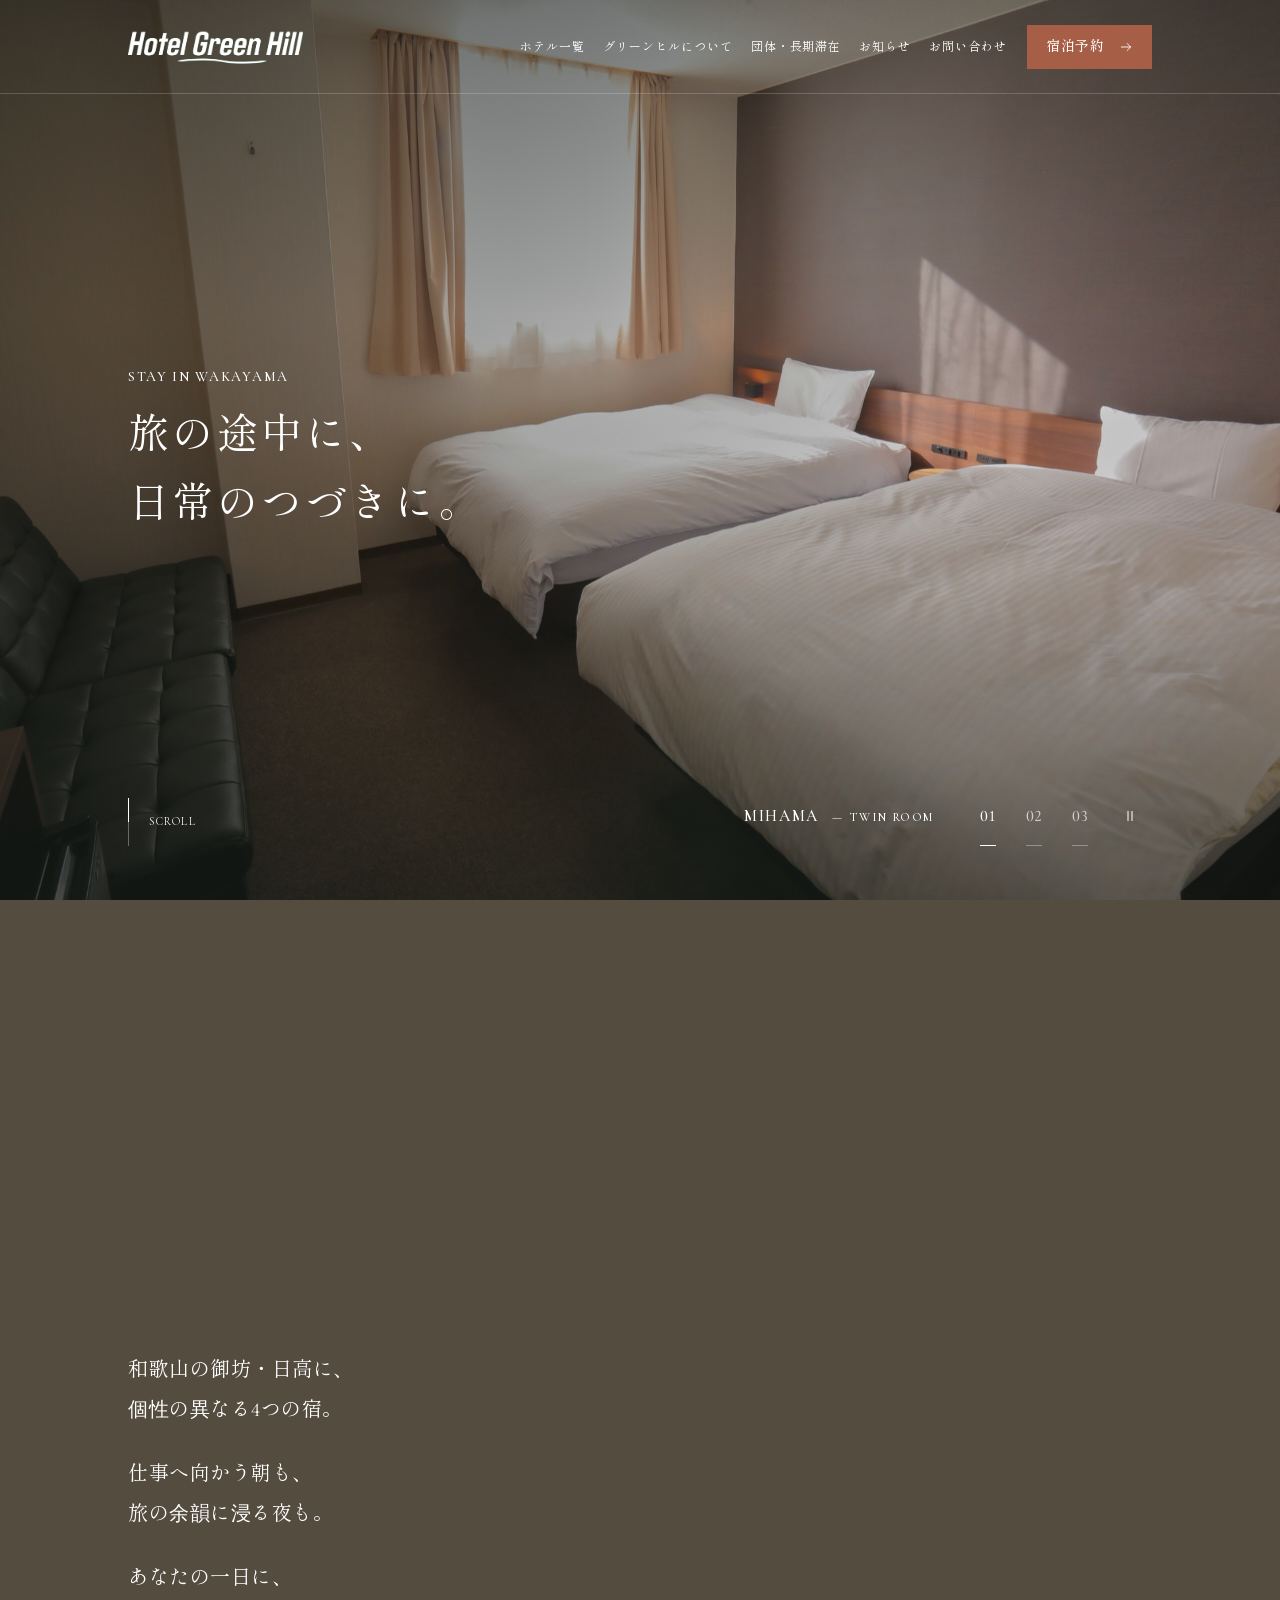
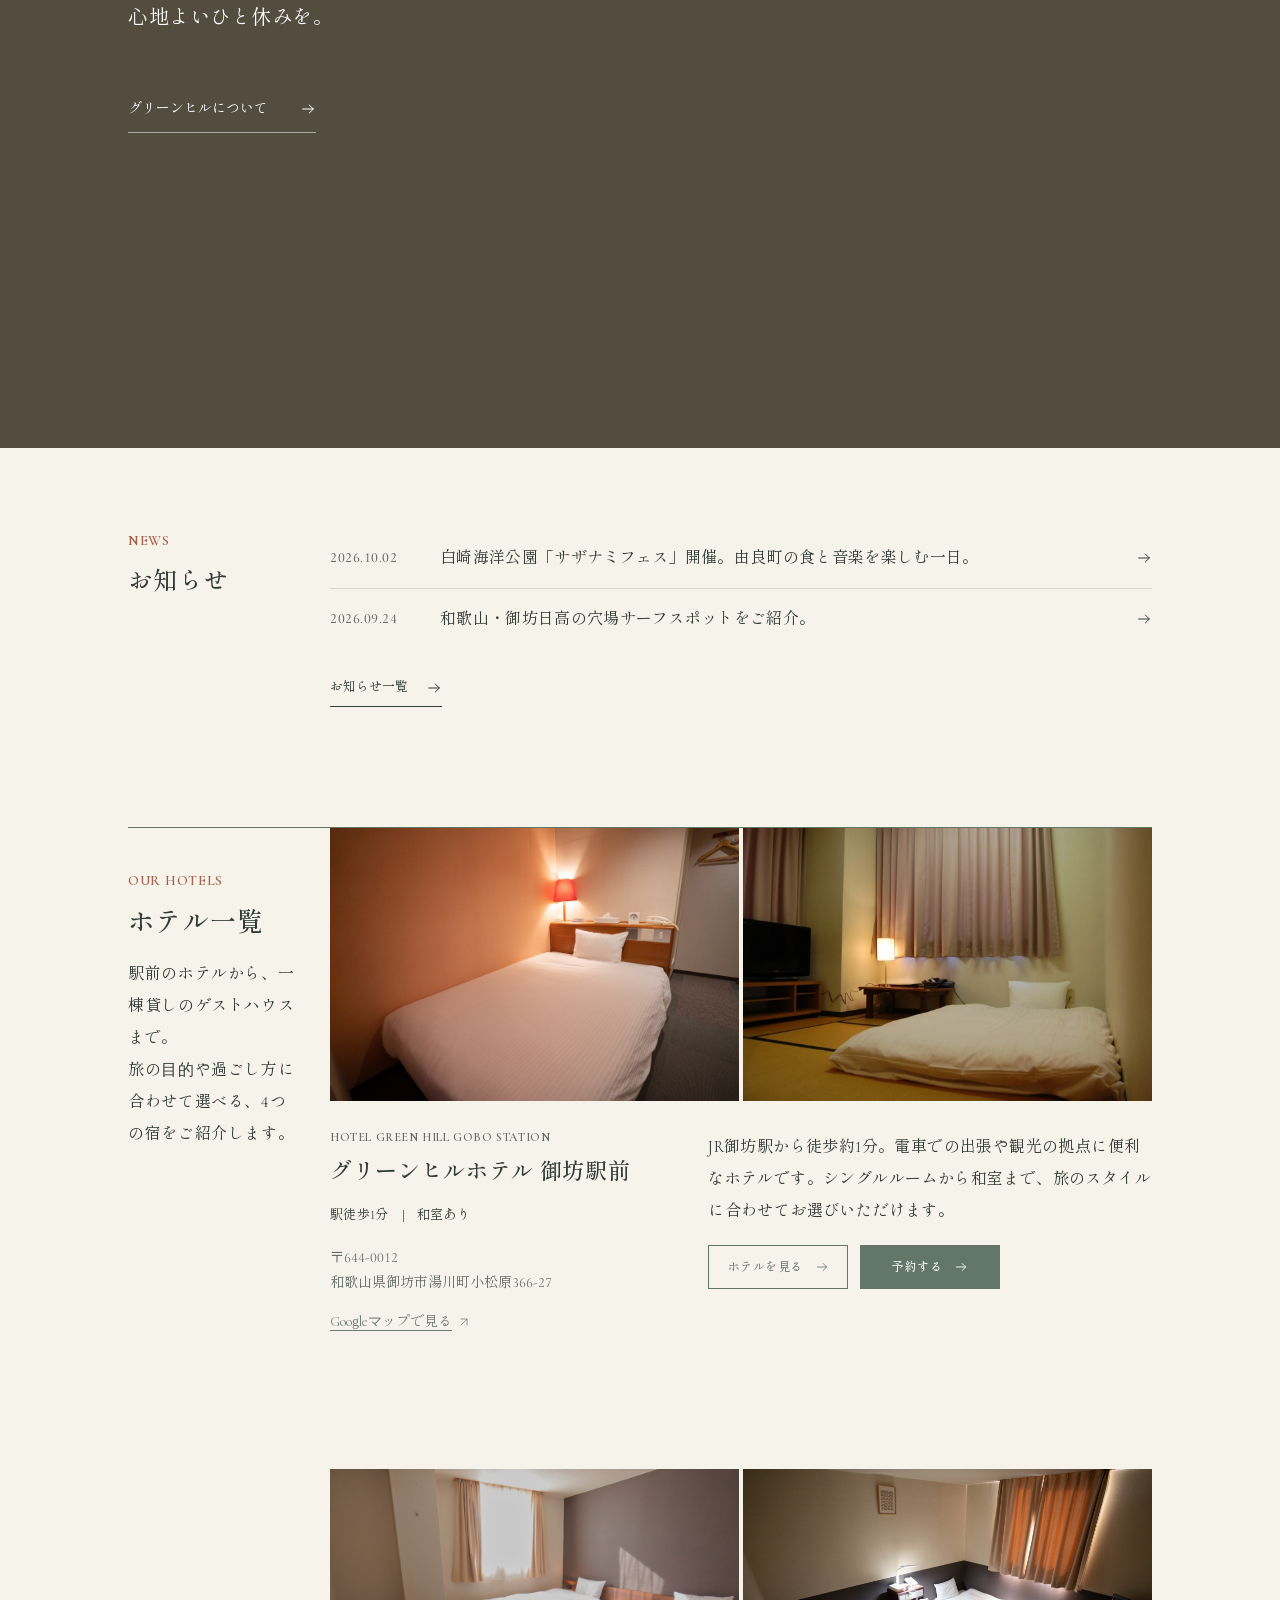
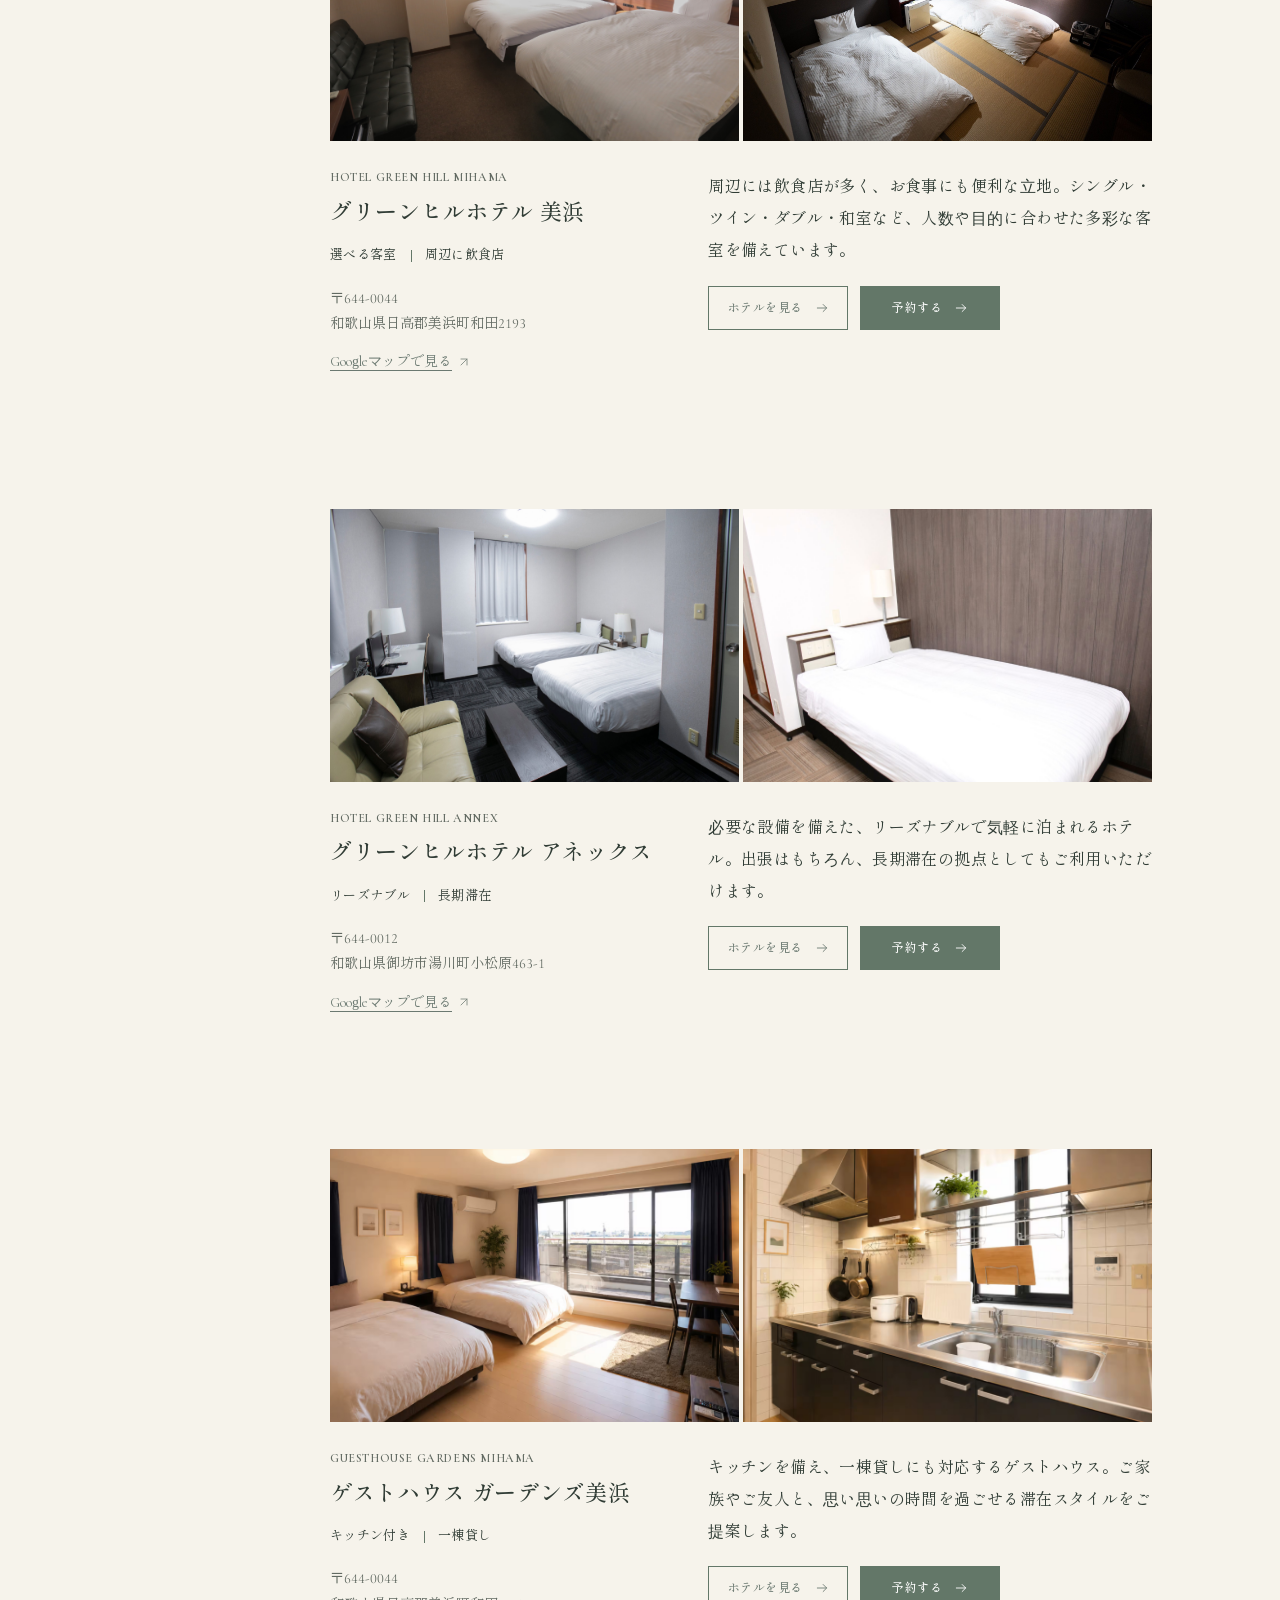
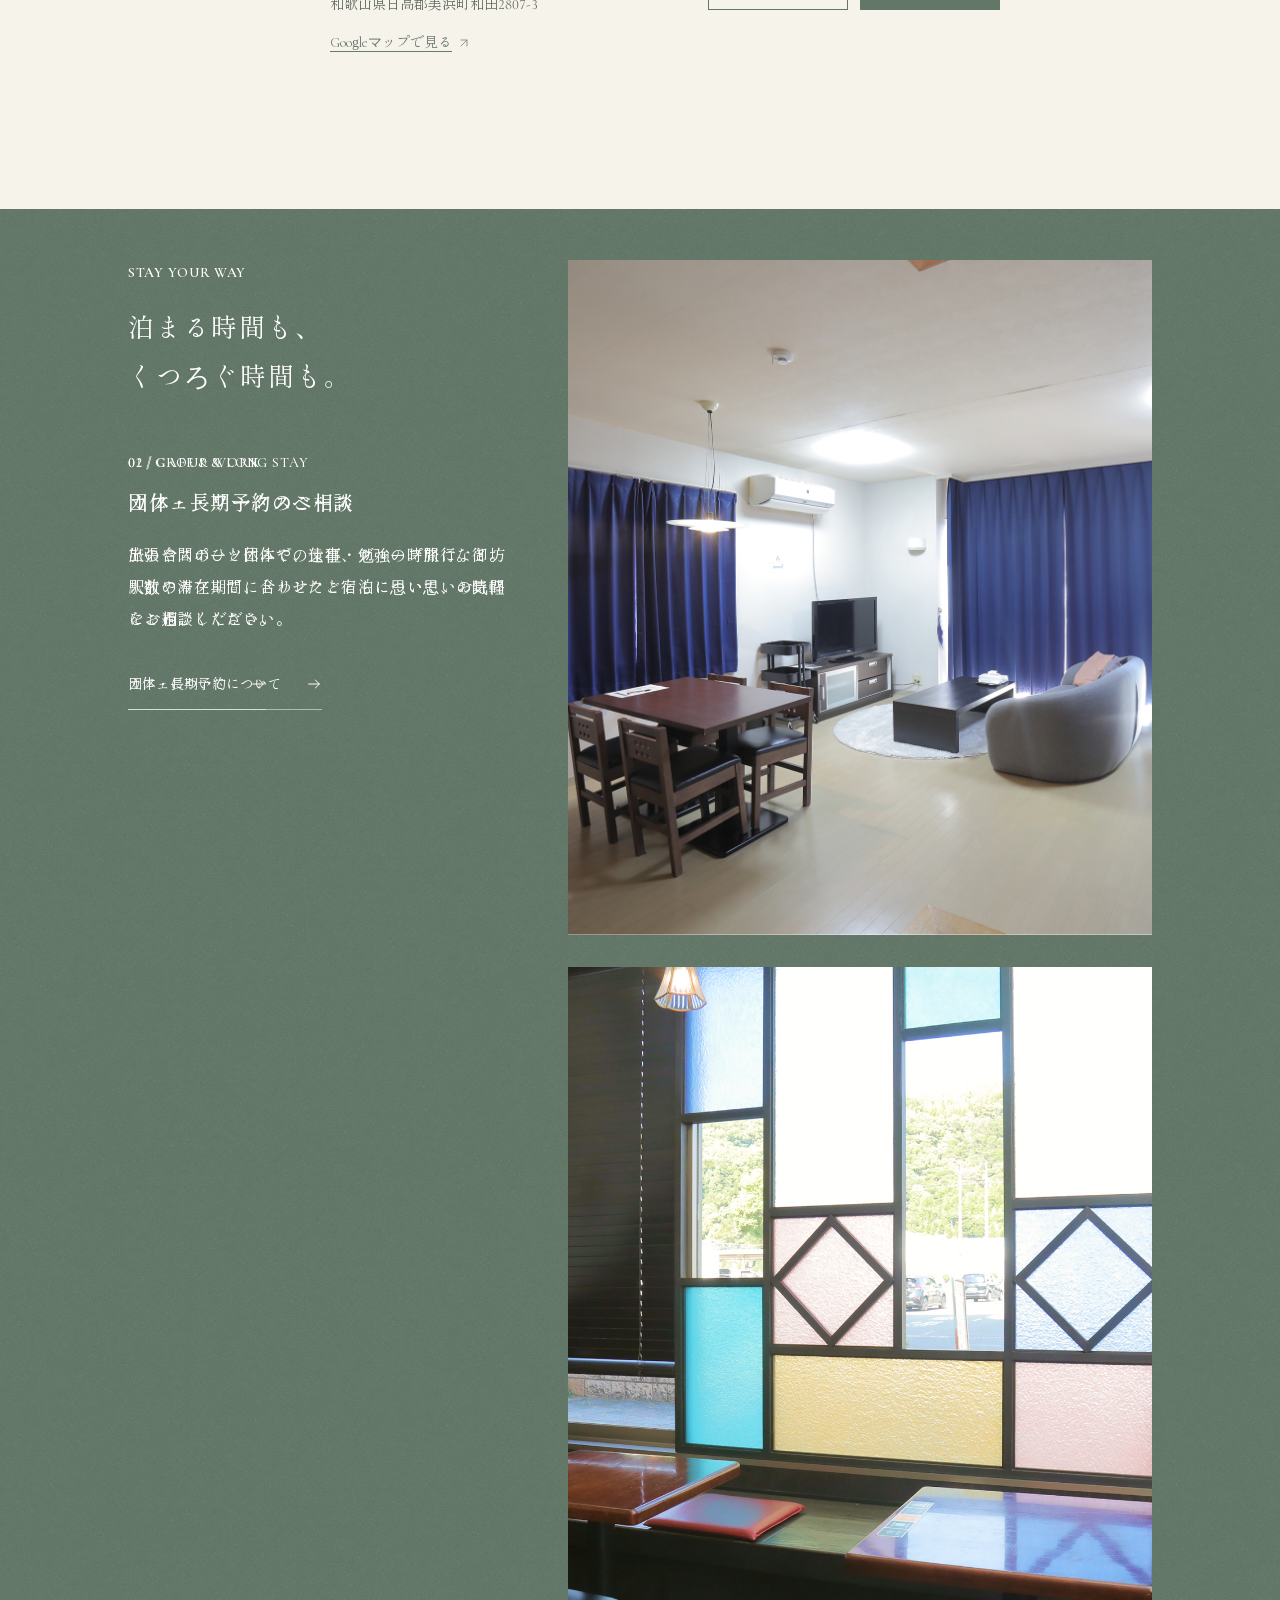
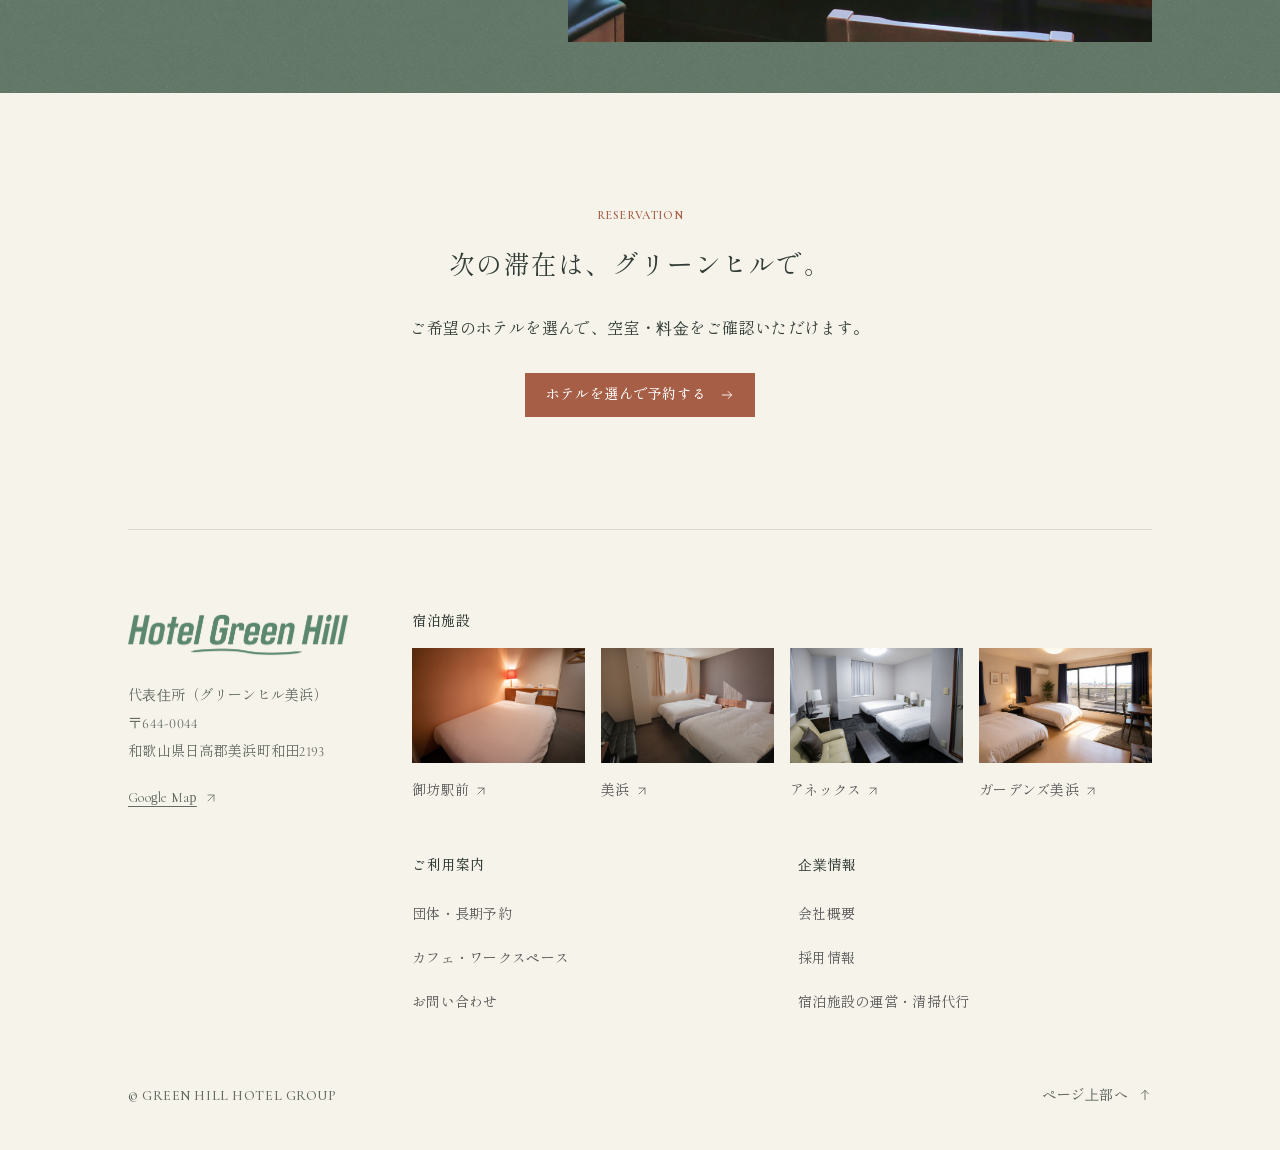
==== index.html @ 95a0f1d7 "Publish Green Hill redesign" ====
<!doctype html>
<html lang="ja">
<head>
  <meta charset="utf-8">
  <meta name="viewport" content="width=device-width, initial-scale=1">
  <meta name="robots" content="noindex, nofollow">
  <meta name="description" content="和歌山・御坊と日高で、あなたらしい滞在を。グリーンヒルホテルグループのトップページ・リデザイン案。">
  <meta name="theme-color" content="#f6f3eb">
  <title>GREEN HILL HOTEL GROUP | トップページ デザイン案</title>
  <link rel="icon" href="assets/favicon.png">
  <link rel="stylesheet" href="assets/fonts/fonts.css">
  <link rel="stylesheet" href="style.css">
  <script src="script.js" defer></script>
</head>
<body>
  <svg class="icon-definitions" xmlns="http://www.w3.org/2000/svg" aria-hidden="true" focusable="false"><defs>
    <symbol id="icon-arrow-right" viewBox="0 0 24 24"><path d="M4 12h16m-6-6 6 6-6 6"/></symbol>
    <symbol id="icon-arrow-up-right" viewBox="0 0 24 24"><path d="M6 18 18 6M6 6h12v12"/></symbol>
    <symbol id="icon-arrow-up" viewBox="0 0 24 24"><path d="M12 20V4m-6 6 6-6 6 6"/></symbol>
    <symbol id="icon-close" viewBox="0 0 24 24"><path d="m6 6 12 12M6 18 18 6"/></symbol>
  </defs></svg>

  <a class="skip-link" href="#main">本文へ移動</a>
  <header class="header" id="header">
    <a class="brand" href="#top" aria-label="グリーンヒルホテルグループ トップ">
      <img class="brand-dark" src="assets/logo.png" width="1756" height="394" alt="Hotel Green Hill">
      <img class="brand-light" src="assets/logo-white.png" alt="" aria-hidden="true">
    </a>
    <nav class="desktop-nav" aria-label="メインナビゲーション">
      <a href="#hotels">ホテル一覧</a>
      <a href="#about">グリーンヒルについて</a>
      <a href="group/">団体・長期滞在</a>
      <a href="#news">お知らせ</a>
      <a href="https://hotel-greenhill.jp/mihama/contact/">お問い合わせ</a>
    </nav>
    <div class="header-actions">
      <button class="reserve-button" type="button" data-reserve><span>宿泊予約</span><svg class="icon" viewBox="0 0 24 24" aria-hidden="true" focusable="false"><use href="#icon-arrow-right"></use></svg></button>
      <button class="menu-button" type="button" aria-label="メニューを開く" aria-haspopup="dialog" aria-controls="menu-dialog"><span></span><span></span></button>
    </div>
  </header>

  <main id="main">
    <section class="hero" id="top" aria-labelledby="hero-title">
      <div class="hero-stage">
        <div class="hero-images" aria-hidden="true">
          <img class="hero-image is-active" src="assets/mihama-room.jpg" alt="" width="2000" height="1333" fetchpriority="high" data-slide="0" data-caption="MIHAMA" data-detail="— TWIN ROOM" data-label="美浜の客室を表示">
          <img class="hero-image hero-image-japanese" src="assets/selected/gardens-japanese.jpg" alt="" width="2048" height="1366" data-slide="1" data-caption="GARDENS MIHAMA" data-detail="— JAPANESE ROOM" data-label="ガーデンズ美浜の日差しの入る和室を表示">
          <img class="hero-image hero-image-station" src="assets/station-room.jpg" alt="" width="2000" height="1333" data-slide="2" data-caption="GOBO STATION" data-detail="— SINGLE ROOM" data-label="御坊駅前のシングルルームを表示">
          <img class="hero-image" src="assets/annex-room.jpg" alt="" width="2000" height="1333" data-slide="3" data-caption="ANNEX" data-detail="— TWIN ROOM" data-label="アネックスのツインルームを表示">
        </div>
        <div class="hero-shade"></div>
      </div>
      <div class="hero-controls-layer">
        <div class="hero-controls">
          <div class="hero-pagination" aria-label="メイン写真の切り替え">
            <p id="slide-caption" aria-live="off">MIHAMA <span>— TWIN ROOM</span></p>
            <div class="slide-buttons">
              <button type="button" class="is-active" data-go-slide="0" aria-label="美浜の客室を表示" aria-pressed="true">01</button>
              <button type="button" data-go-slide="1" aria-label="ガーデンズ美浜の日差しの入る和室を表示" aria-pressed="false">02</button>
              <button type="button" data-go-slide="2" aria-label="御坊駅前のシングルルームを表示" aria-pressed="false">03</button>
              <button type="button" class="hero-playback" aria-label="写真の自動切り替えを一時停止" title="写真の自動切り替えを一時停止" hidden><svg class="icon" viewBox="0 0 24 24" aria-hidden="true" focusable="false"><path d="M9 5v14M15 5v14"></path></svg></button>
            </div>
          </div>
        </div>
      </div>
      <div class="hero-opening">
        <div class="hero-heading">
          <p class="hero-eyebrow">STAY IN WAKAYAMA</p>
          <h1 id="hero-title">旅の途中に、<br>日常のつづきに。</h1>
        </div>
        <div class="hero-bottom">
          <a class="scroll-link" href="#about"><span class="scroll-line" aria-hidden="true"></span><span>SCROLL</span></a>
        </div>
      </div>
      <div class="hero-introduction section-container">
        <div class="hero-introduction-copy" id="about" tabindex="-1">
          <p class="hero-subtitle">和歌山の御坊・日高に、<br>個性の異なる4つの宿。</p>
          <p class="hero-subtitle">仕事へ向かう朝も、<br>旅の余韻に浸る夜も。</p>
          <p class="hero-subtitle">あなたの一日に、<br>心地よいひと休みを。</p>
          <a class="text-link" href="https://hotel-greenhill.jp/company/">グリーンヒルについて <svg class="icon" viewBox="0 0 24 24" aria-hidden="true" focusable="false"><use href="#icon-arrow-right"></use></svg></a>
        </div>
      </div>
    </section>

    <section class="news section-container" id="news" aria-labelledby="news-title">
      <div class="news-heading">
        <p class="eyebrow">NEWS</p>
        <h2 id="news-title">お知らせ</h2>
      </div>
      <div class="news-list">
        <a class="news-item" href="https://hotel-greenhill.jp/articles/"><time datetime="2026-10-02">2026.10.02</time><h3>白崎海洋公園「サザナミフェス」開催。由良町の食と音楽を楽しむ一日。</h3><svg class="icon" viewBox="0 0 24 24" aria-hidden="true" focusable="false"><use href="#icon-arrow-right"></use></svg></a>
        <a class="news-item" href="https://hotel-greenhill.jp/articles/"><time datetime="2026-09-24">2026.09.24</time><h3>和歌山・御坊日高の穴場サーフスポットをご紹介。</h3><svg class="icon" viewBox="0 0 24 24" aria-hidden="true" focusable="false"><use href="#icon-arrow-right"></use></svg></a>
        <a class="text-link news-more" href="https://hotel-greenhill.jp/news/">お知らせ一覧 <svg class="icon" viewBox="0 0 24 24" aria-hidden="true" focusable="false"><use href="#icon-arrow-right"></use></svg></a>
      </div>
    </section>

    <section class="hotels" id="hotels" aria-labelledby="hotels-title">
      <div class="hotels-layout section-container">
        <div class="hotels-heading">
          <p class="eyebrow">OUR HOTELS</p>
          <h2 id="hotels-title">ホテル一覧</h2>
          <p class="hotels-lead">
            <span>駅前のホテルから、一棟貸しのゲストハウスまで。</span>
            <span>旅の目的や過ごし方に合わせて選べる、4つの宿をご紹介します。</span>
          </p>
        </div>

        <div class="hotels-list">
          <article class="hotel" id="station" aria-labelledby="station-title">
            <div class="hotel-gallery" role="region" aria-label="グリーンヒルホテル 御坊駅前の室内写真" tabindex="0">
              <figure class="hotel-main-photo"><a href="https://hotel-greenhill.jp/gobo-station/"><img src="assets/station-room.jpg" width="2000" height="1333" loading="lazy" alt="御坊駅前の暖かな照明と白いベッドのシングルルーム"></a></figure>
              <figure class="hotel-detail-photo"><a href="https://hotel-greenhill.jp/gobo-station/"><img src="assets/selected/station-japanese.jpg" width="622" height="413" loading="lazy" alt="グリーンヒルホテル御坊駅前の布団と畳のある和室"></a></figure>
            </div>
            <div class="hotel-info">
              <div class="hotel-heading">
                <p class="hotel-name-en">HOTEL GREEN HILL GOBO STATION</p>
                <h3 id="station-title" class="hotel-name">グリーンヒルホテル 御坊駅前</h3>
                <ul class="hotel-features" aria-label="ホテルの特徴"><li>駅徒歩1分</li><li>和室あり</li></ul>
              </div>
              <div class="hotel-body">
                <p class="hotel-description">JR御坊駅から徒歩約1分。電車での出張や観光の拠点に便利なホテルです。シングルルームから和室まで、旅のスタイルに合わせてお選びいただけます。</p>
              </div>
              <div class="hotel-location">
                <address class="hotel-address"><span>〒644-0012</span>和歌山県御坊市湯川町小松原366-27</address>
                <a class="hotel-map" href="https://www.google.com/maps/search/?api=1&amp;query=%E3%82%B0%E3%83%AA%E3%83%BC%E3%83%B3%E3%83%92%E3%83%AB%E3%83%9B%E3%83%86%E3%83%AB%20%E5%BE%A1%E5%9D%8A%E9%A7%85%E5%89%8D%20%E5%92%8C%E6%AD%8C%E5%B1%B1%E7%9C%8C%E5%BE%A1%E5%9D%8A%E5%B8%82%E6%B9%AF%E5%B7%9D%E7%94%BA%E5%B0%8F%E6%9D%BE%E5%8E%9F366-27" target="_blank" rel="noopener noreferrer" aria-label="グリーンヒルホテル 御坊駅前のGoogleマップを開く（新しいタブ）">Googleマップで見る <svg class="icon" viewBox="0 0 24 24" aria-hidden="true" focusable="false"><use href="#icon-arrow-up-right"></use></svg></a>
              </div>
              <div class="hotel-links">
                <a class="hotel-button" href="https://hotel-greenhill.jp/gobo-station/">ホテルを見る <svg class="icon" viewBox="0 0 24 24" aria-hidden="true" focusable="false"><use href="#icon-arrow-right"></use></svg></a>
                <a class="hotel-button hotel-button-reserve" href="https://g-gobostation.rwiths.net/r-withs/tfi0010a.do" target="_blank" rel="noopener noreferrer" aria-label="グリーンヒルホテル 御坊駅前を予約する（新しいタブ）">予約する <svg class="icon" viewBox="0 0 24 24" aria-hidden="true" focusable="false"><use href="#icon-arrow-right"></use></svg></a>
              </div>
            </div>
          </article>

          <article class="hotel" id="mihama" aria-labelledby="mihama-title">
            <div class="hotel-gallery" role="region" aria-label="グリーンヒルホテル 美浜の室内写真" tabindex="0">
              <figure class="hotel-main-photo"><a href="https://hotel-greenhill.jp/mihama/"><img src="assets/mihama-room.jpg" width="2000" height="1333" loading="lazy" alt="日差しが差し込むグリーンヒルホテル美浜のツインルーム"></a></figure>
              <figure class="hotel-detail-photo"><a href="https://hotel-greenhill.jp/mihama/"><img src="assets/mihama-japanese-room.jpg" width="1600" height="1066" loading="lazy" alt="グリーンヒルホテル美浜の和室"></a></figure>
            </div>
            <div class="hotel-info">
              <div class="hotel-heading">
                <p class="hotel-name-en">HOTEL GREEN HILL MIHAMA</p>
                <h3 id="mihama-title" class="hotel-name">グリーンヒルホテル 美浜</h3>
                <ul class="hotel-features" aria-label="ホテルの特徴"><li>選べる客室</li><li>周辺に飲食店</li></ul>
              </div>
              <div class="hotel-body">
                <p class="hotel-description">周辺には飲食店が多く、お食事にも便利な立地。シングル・ツイン・ダブル・和室など、人数や目的に合わせた多彩な客室を備えています。</p>
              </div>
              <div class="hotel-location">
                <address class="hotel-address"><span>〒644-0044</span>和歌山県日高郡美浜町和田2193</address>
                <a class="hotel-map" href="https://www.google.com/maps/search/?api=1&amp;query=%E3%82%B0%E3%83%AA%E3%83%BC%E3%83%B3%E3%83%92%E3%83%AB%E3%83%9B%E3%83%86%E3%83%AB%20%E7%BE%8E%E6%B5%9C%20%E5%92%8C%E6%AD%8C%E5%B1%B1%E7%9C%8C%E6%97%A5%E9%AB%98%E9%83%A1%E7%BE%8E%E6%B5%9C%E7%94%BA%E5%92%8C%E7%94%B02193" target="_blank" rel="noopener noreferrer" aria-label="グリーンヒルホテル 美浜のGoogleマップを開く（新しいタブ）">Googleマップで見る <svg class="icon" viewBox="0 0 24 24" aria-hidden="true" focusable="false"><use href="#icon-arrow-up-right"></use></svg></a>
              </div>
              <div class="hotel-links">
                <a class="hotel-button" href="https://hotel-greenhill.jp/mihama/">ホテルを見る <svg class="icon" viewBox="0 0 24 24" aria-hidden="true" focusable="false"><use href="#icon-arrow-right"></use></svg></a>
                <a class="hotel-button hotel-button-reserve" href="https://g-mihama.rwiths.net/r-withs/tfi0010a.do" target="_blank" rel="noopener noreferrer" aria-label="グリーンヒルホテル 美浜を予約する（新しいタブ）">予約する <svg class="icon" viewBox="0 0 24 24" aria-hidden="true" focusable="false"><use href="#icon-arrow-right"></use></svg></a>
              </div>
            </div>
          </article>

          <article class="hotel" id="annex" aria-labelledby="annex-title">
            <div class="hotel-gallery" role="region" aria-label="グリーンヒルホテル アネックスの室内写真" tabindex="0">
              <figure class="hotel-main-photo"><a href="https://hotel-greenhill.jp/annex/"><img src="assets/annex-room.jpg" width="2000" height="1333" loading="lazy" alt="アネックスの白いベッドとグレーの壁のツインルーム"></a></figure>
              <figure class="hotel-detail-photo"><a href="https://hotel-greenhill.jp/annex/"><img src="assets/selected/annex-single.jpg" width="2000" height="1125" loading="lazy" alt="アネックスの白いベッドと木目の壁のシングルルーム"></a></figure>
            </div>
            <div class="hotel-info">
              <div class="hotel-heading">
                <p class="hotel-name-en">HOTEL GREEN HILL ANNEX</p>
                <h3 id="annex-title" class="hotel-name">グリーンヒルホテル アネックス</h3>
                <ul class="hotel-features" aria-label="ホテルの特徴"><li>リーズナブル</li><li>長期滞在</li></ul>
              </div>
              <div class="hotel-body">
                <p class="hotel-description">必要な設備を備えた、リーズナブルで気軽に泊まれるホテル。出張はもちろん、長期滞在の拠点としてもご利用いただけます。</p>
              </div>
              <div class="hotel-location">
                <address class="hotel-address"><span>〒644-0012</span>和歌山県御坊市湯川町小松原463-1</address>
                <a class="hotel-map" href="https://www.google.com/maps/search/?api=1&amp;query=%E3%82%B0%E3%83%AA%E3%83%BC%E3%83%B3%E3%83%92%E3%83%AB%E3%83%9B%E3%83%86%E3%83%AB%20%E3%82%A2%E3%83%8D%E3%83%83%E3%82%AF%E3%82%B9%20%E5%92%8C%E6%AD%8C%E5%B1%B1%E7%9C%8C%E5%BE%A1%E5%9D%8A%E5%B8%82%E6%B9%AF%E5%B7%9D%E7%94%BA%E5%B0%8F%E6%9D%BE%E5%8E%9F463-1" target="_blank" rel="noopener noreferrer" aria-label="グリーンヒルホテル アネックスのGoogleマップを開く（新しいタブ）">Googleマップで見る <svg class="icon" viewBox="0 0 24 24" aria-hidden="true" focusable="false"><use href="#icon-arrow-up-right"></use></svg></a>
              </div>
              <div class="hotel-links">
                <a class="hotel-button" href="https://hotel-greenhill.jp/annex/">ホテルを見る <svg class="icon" viewBox="0 0 24 24" aria-hidden="true" focusable="false"><use href="#icon-arrow-right"></use></svg></a>
                <a class="hotel-button hotel-button-reserve" href="https://greenhill-gobo.rwiths.net/r-withs/tfi0010a.do" target="_blank" rel="noopener noreferrer" aria-label="グリーンヒルホテル アネックスを予約する（新しいタブ）">予約する <svg class="icon" viewBox="0 0 24 24" aria-hidden="true" focusable="false"><use href="#icon-arrow-right"></use></svg></a>
              </div>
            </div>
          </article>

          <article class="hotel" id="gardens" aria-labelledby="gardens-title">
            <div class="hotel-gallery" role="region" aria-label="ゲストハウス ガーデンズ美浜の室内写真" tabindex="0">
              <figure class="hotel-main-photo"><a href="https://hotel-greenhill.jp/guesthousemihama/"><img src="assets/selected/gardens-bedroom.jpg" width="936" height="730" loading="lazy" alt="ガーデンズ美浜の窓から日差しが入るベッド2台の南ルーム"></a></figure>
              <figure class="hotel-detail-photo"><a href="https://hotel-greenhill.jp/guesthousemihama/"><img src="assets/selected/gardens-kitchen.jpg" width="1040" height="586" loading="lazy" alt="ガーデンズ美浜のキッチン"></a></figure>
            </div>
            <div class="hotel-info">
              <div class="hotel-heading">
                <p class="hotel-name-en">GUESTHOUSE GARDENS MIHAMA</p>
                <h3 id="gardens-title" class="hotel-name">ゲストハウス ガーデンズ美浜</h3>
                <ul class="hotel-features" aria-label="ホテルの特徴"><li>キッチン付き</li><li>一棟貸し</li></ul>
              </div>
              <div class="hotel-body">
                <p class="hotel-description">キッチンを備え、一棟貸しにも対応するゲストハウス。ご家族やご友人と、思い思いの時間を過ごせる滞在スタイルをご提案します。</p>
              </div>
              <div class="hotel-location">
                <address class="hotel-address"><span>〒644-0044</span>和歌山県日高郡美浜町和田2807-3</address>
                <a class="hotel-map" href="https://www.google.com/maps/search/?api=1&amp;query=%E3%82%B2%E3%82%B9%E3%83%88%E3%83%8F%E3%82%A6%E3%82%B9%20%E3%82%AC%E3%83%BC%E3%83%87%E3%83%B3%E3%82%BA%E7%BE%8E%E6%B5%9C%20%E5%92%8C%E6%AD%8C%E5%B1%B1%E7%9C%8C%E6%97%A5%E9%AB%98%E9%83%A1%E7%BE%8E%E6%B5%9C%E7%94%BA%E5%92%8C%E7%94%B02807-3" target="_blank" rel="noopener noreferrer" aria-label="ゲストハウス ガーデンズ美浜のGoogleマップを開く（新しいタブ）">Googleマップで見る <svg class="icon" viewBox="0 0 24 24" aria-hidden="true" focusable="false"><use href="#icon-arrow-up-right"></use></svg></a>
              </div>
              <div class="hotel-links">
                <a class="hotel-button" href="https://hotel-greenhill.jp/guesthousemihama/">ホテルを見る <svg class="icon" viewBox="0 0 24 24" aria-hidden="true" focusable="false"><use href="#icon-arrow-right"></use></svg></a>
                <a class="hotel-button hotel-button-reserve" href="https://guesthousemihama.rwiths.net/r-withs/tfs0010a.do" target="_blank" rel="noopener noreferrer" aria-label="ゲストハウス ガーデンズ美浜を予約する（新しいタブ）">予約する <svg class="icon" viewBox="0 0 24 24" aria-hidden="true" focusable="false"><use href="#icon-arrow-right"></use></svg></a>
              </div>
            </div>
          </article>
        </div>
      </div>
    </section>

    <section class="stay" id="stay" aria-labelledby="stay-title">
      <div class="stay-layout section-container">
        <div class="stay-panel">
          <p class="eyebrow">STAY YOUR WAY</p>
          <h2 id="stay-title">泊まる時間も、<br>くつろぐ時間も。</h2>
          <div class="stay-details"></div>
        </div>
        <div class="stay-services">
          <article class="stay-service">
            <figure class="stay-photo stay-photo-group"><img src="assets/selected/gardens-group-living.jpg" width="2048" height="1366" loading="lazy" alt="ガーデンズ美浜のダイニングテーブルとソファのある一棟貸しのリビング"></figure>
            <div class="stay-copy">
              <p class="stay-copy-eyebrow">01 / GROUP & LONG STAY</p>
              <h3>団体・長期予約のご相談</h3>
              <p class="stay-description">出張やスポーツ団体での遠征、グループ旅行など。人数や滞在期間に合わせたご宿泊について、お気軽にご相談ください。</p>
              <a href="group/" class="stay-link">団体・長期予約について <svg class="icon" viewBox="0 0 24 24" aria-hidden="true" focusable="false"><use href="#icon-arrow-right"></use></svg></a>
            </div>
          </article>
          <article class="stay-service">
            <figure class="stay-photo stay-photo-cafe"><img src="assets/selected/station-cafe-seating.jpg" width="1500" height="1200" loading="lazy" alt="御坊駅前のカフェの窓際に並ぶテーブルと座席"></figure>
            <div class="stay-copy">
              <p class="stay-copy-eyebrow">02 / CAFE & WORK</p>
              <h3>カフェ・ワークスペース</h3>
              <p class="stay-description">旅の合間のひと休みや、仕事・勉強の時間に。御坊駅前のカフェで、ドリンクとともに思い思いの時間をお過ごしください。</p>
              <a href="https://hotel-greenhill.jp/cafe/" class="stay-link">カフェについて <svg class="icon" viewBox="0 0 24 24" aria-hidden="true" focusable="false"><use href="#icon-arrow-right"></use></svg></a>
            </div>
          </article>
        </div>
      </div>
    </section>

    <section class="contact section-container" id="reservation" aria-labelledby="contact-title">
      <div class="contact-copy">
        <p class="eyebrow">RESERVATION</p>
        <h2 id="contact-title"><span>次の滞在は、</span><span>グリーンヒルで。</span></h2>
        <p class="contact-description"><span>ご希望のホテルを選んで、</span><span>空室・料金をご確認いただけます。</span></p>
      </div>
      <button type="button" class="contact-reserve" data-reserve>ホテルを選んで予約する <svg class="icon" viewBox="0 0 24 24" aria-hidden="true" focusable="false"><use href="#icon-arrow-right"></use></svg></button>
    </section>
  </main>

  <footer class="footer" id="footer">
    <div class="footer-inner section-container">
      <div class="footer-layout">
        <div class="footer-identity">
          <a class="footer-brand" href="#top"><img src="assets/logo.png" alt="Hotel Green Hill" width="1756" height="394"></a>
          <address class="footer-address">
            <p><span>代表住所（グリーンヒル美浜）</span><span>〒644-0044</span><span>和歌山県日高郡美浜町和田2193</span></p>
            <a class="footer-map" href="https://www.google.com/maps/search/?api=1&amp;query=%E3%82%B0%E3%83%AA%E3%83%BC%E3%83%B3%E3%83%92%E3%83%AB%E3%83%9B%E3%83%86%E3%83%AB%E7%BE%8E%E6%B5%9C%20%E5%92%8C%E6%AD%8C%E5%B1%B1%E7%9C%8C%E6%97%A5%E9%AB%98%E9%83%A1%E7%BE%8E%E6%B5%9C%E7%94%BA%E5%92%8C%E7%94%B02193" target="_blank" rel="noopener noreferrer" aria-label="グリーンヒル美浜のGoogleマップを開く（新しいタブ）">Google Map <svg class="icon" viewBox="0 0 24 24" aria-hidden="true" focusable="false"><use href="#icon-arrow-up-right"></use></svg></a>
          </address>
        </div>
        <div class="footer-nav">
          <nav class="footer-column footer-column-hotels" aria-labelledby="footer-hotels-title">
            <h2 id="footer-hotels-title">宿泊施設</h2>
            <ul class="footer-hotels-grid">
              <li><a class="footer-hotel-link" href="https://hotel-greenhill.jp/gobo-station/" aria-label="グリーンヒルホテル 御坊駅前の公式サイト"><span class="footer-hotel-photo"><img src="assets/station-room.jpg" width="2000" height="1333" loading="lazy" alt=""></span><span class="footer-hotel-name">御坊駅前 <svg class="icon" viewBox="0 0 24 24" aria-hidden="true" focusable="false"><use href="#icon-arrow-up-right"></use></svg></span></a></li>
              <li><a class="footer-hotel-link" href="https://hotel-greenhill.jp/mihama/" aria-label="グリーンヒルホテル 美浜の公式サイト"><span class="footer-hotel-photo"><img src="assets/mihama-room.jpg" width="2000" height="1333" loading="lazy" alt=""></span><span class="footer-hotel-name">美浜 <svg class="icon" viewBox="0 0 24 24" aria-hidden="true" focusable="false"><use href="#icon-arrow-up-right"></use></svg></span></a></li>
              <li><a class="footer-hotel-link" href="https://hotel-greenhill.jp/annex/" aria-label="グリーンヒルホテル アネックスの公式サイト"><span class="footer-hotel-photo"><img src="assets/annex-room.jpg" width="2000" height="1333" loading="lazy" alt=""></span><span class="footer-hotel-name">アネックス <svg class="icon" viewBox="0 0 24 24" aria-hidden="true" focusable="false"><use href="#icon-arrow-up-right"></use></svg></span></a></li>
              <li><a class="footer-hotel-link" href="https://hotel-greenhill.jp/guesthousemihama/" aria-label="ゲストハウス ガーデンズ美浜の公式サイト"><span class="footer-hotel-photo"><img src="assets/selected/gardens-bedroom.jpg" width="936" height="730" loading="lazy" alt=""></span><span class="footer-hotel-name">ガーデンズ美浜 <svg class="icon" viewBox="0 0 24 24" aria-hidden="true" focusable="false"><use href="#icon-arrow-up-right"></use></svg></span></a></li>
            </ul>
          </nav>
          <div class="footer-secondary">
            <nav class="footer-column" aria-labelledby="footer-guide-title">
              <h2 id="footer-guide-title">ご利用案内</h2>
              <ul>
                <li><a href="group/">団体・長期予約</a></li>
                <li><a href="https://hotel-greenhill.jp/cafe/"><span><span class="footer-link-phrase">カフェ・</span><span class="footer-link-phrase">ワークスペース</span></span></a></li>
                <li><a href="https://hotel-greenhill.jp/mihama/contact/">お問い合わせ</a></li>
              </ul>
            </nav>
            <nav class="footer-column" aria-labelledby="footer-company-title">
              <h2 id="footer-company-title">企業情報</h2>
              <ul>
                <li><a href="https://hotel-greenhill.jp/company/">会社概要</a></li>
                <li><a href="https://hotel-greenhill.jp/company/recruit/">採用情報</a></li>
                <li><a href="https://hotel-greenhill.jp/minpaku/"><span><span class="footer-link-phrase">宿泊施設の</span><span class="footer-link-phrase">運営・清掃代行</span></span></a></li>
              </ul>
            </nav>
          </div>
        </div>
      </div>
      <div class="footer-bottom">
        <small>© GREEN HILL HOTEL GROUP</small>
        <a class="back-top" href="#top">ページ上部へ <svg class="icon" viewBox="0 0 24 24" aria-hidden="true" focusable="false"><use href="#icon-arrow-up"></use></svg></a>
      </div>
    </div>
  </footer>

  <dialog class="reservation-dialog" id="reservation-dialog" aria-labelledby="reservation-title">
    <button class="dialog-close" type="button" data-close-dialog aria-label="予約メニューを閉じる"><svg class="icon" viewBox="0 0 24 24" aria-hidden="true" focusable="false"><use href="#icon-close"></use></svg></button>
    <p class="eyebrow">RESERVATION</p><h2 id="reservation-title">あなたの一軒を、選ぶ。</h2><p class="dialog-description">ご希望の施設の予約サイトへご案内します。</p>
    <div class="reservation-hotels">
      <a href="https://g-gobostation.rwiths.net/r-withs/tfi0010a.do" target="_blank" rel="noopener noreferrer"><img src="assets/station-room.jpg" alt=""><span><small>01 / GOBO STATION</small>グリーンヒルホテル 御坊駅前</span><svg class="icon" viewBox="0 0 24 24" aria-hidden="true" focusable="false"><use href="#icon-arrow-right"></use></svg><span class="sr-only">（新しいタブ）</span></a>
      <a href="https://g-mihama.rwiths.net/r-withs/tfi0010a.do" target="_blank" rel="noopener noreferrer"><img src="assets/mihama-room.jpg" alt=""><span><small>02 / MIHAMA</small>グリーンヒルホテル 美浜</span><svg class="icon" viewBox="0 0 24 24" aria-hidden="true" focusable="false"><use href="#icon-arrow-right"></use></svg><span class="sr-only">（新しいタブ）</span></a>
      <a href="https://greenhill-gobo.rwiths.net/r-withs/tfi0010a.do" target="_blank" rel="noopener noreferrer"><img src="assets/annex-room.jpg" alt=""><span><small>03 / ANNEX</small>グリーンヒルホテル アネックス</span><svg class="icon" viewBox="0 0 24 24" aria-hidden="true" focusable="false"><use href="#icon-arrow-right"></use></svg><span class="sr-only">（新しいタブ）</span></a>
      <a href="https://guesthousemihama.rwiths.net/r-withs/tfs0010a.do" target="_blank" rel="noopener noreferrer"><img src="assets/selected/gardens-bedroom.jpg" alt=""><span><small>04 / GARDENS MIHAMA</small>ゲストハウス ガーデンズ美浜</span><svg class="icon" viewBox="0 0 24 24" aria-hidden="true" focusable="false"><use href="#icon-arrow-right"></use></svg><span class="sr-only">（新しいタブ）</span></a>
    </div><p class="reservation-note">ご予約・空室状況は各施設の予約サイトでご確認ください。</p>
  </dialog>
  <dialog class="menu-dialog" id="menu-dialog" aria-labelledby="menu-title">
    <button class="dialog-close" type="button" data-close-dialog aria-label="メニューを閉じる"><svg class="icon" viewBox="0 0 24 24" aria-hidden="true" focusable="false"><use href="#icon-close"></use></svg></button>
    <p class="eyebrow" id="menu-title">GREEN HILL HOTEL GROUP</p>
    <nav aria-label="モバイルナビゲーション">
      <a href="#hotels"><span>Our hotels</span>ホテル一覧</a>
      <a href="#about"><span>About us</span>グリーンヒルについて</a>
      <a href="group/"><span>GROUP & LONG STAY</span>団体・長期滞在</a>
      <a href="#news"><span>Journal & news</span>お知らせ</a>
      <a href="https://hotel-greenhill.jp/mihama/contact/"><span>CONTACT</span>お問い合わせ</a>
    </nav>
    <button type="button" class="contact-reserve" data-reserve>宿泊予約 <svg class="icon" viewBox="0 0 24 24" aria-hidden="true" focusable="false"><use href="#icon-arrow-right"></use></svg></button>
  </dialog>
</body>
</html>
---- assets/fonts/fonts.css ----
@font-face {
  font-family: "Shippori Mincho";
  font-style: normal;
  font-weight: 400;
  font-display: swap;
  src: url("shippori-mincho-400.woff2") format("woff2");
}

@font-face {
  font-family: "Shippori Mincho";
  font-style: normal;
  font-weight: 500;
  font-display: swap;
  src: url("shippori-mincho-500.woff2") format("woff2");
}

@font-face {
  font-family: "Cormorant Garamond";
  font-style: normal;
  font-weight: 400;
  font-display: swap;
  src: url("cormorant-garamond-400.woff2") format("woff2");
}

@font-face {
  font-family: "Cormorant Garamond";
  font-style: normal;
  font-weight: 500;
  font-display: swap;
  src: url("cormorant-garamond-500.woff2") format("woff2");
}

@font-face {
  font-family: "Cormorant Garamond";
  font-style: normal;
  font-weight: 600;
  font-display: swap;
  src: url("cormorant-garamond-600.woff2") format("woff2");
}
---- style.css ----
/* Design palette: cream / sage / terracotta. */
:root {
  --cream: #f6f3eb;
  --sage: #637768;
  --accent: #a65f46;
  --ink: #303c35;
  --muted: #626a62;
  --line: #d6d9cc;
  --serif: "Cormorant Garamond", "Shippori Mincho", "Yu Mincho", "Hiragino Mincho ProN", serif;
  --english: "Cormorant Garamond", "Baskerville", "Shippori Mincho", "Times New Roman", serif;
  --body-size: 16px;
  --body-leading: 2;
  --content-width: 80%;
  --content-max: 1200px;
  --content-gutter: max(10%, calc((100% - var(--content-max)) / 2));
}
*, *::before, *::after { box-sizing: border-box; }
html { scroll-behavior: smooth; scroll-padding-top: 110px; }
/* Keep serif numerals at a consistent height, including digits within Japanese copy. */
body { margin: 0; background: var(--cream); color: var(--ink); font-family: var(--serif); font-size: var(--body-size); line-height: var(--body-leading); font-weight: 400; font-variant-numeric: lining-nums; -webkit-font-smoothing: antialiased; }
body.has-dialog { overflow: hidden; }
button, a { -webkit-tap-highlight-color: transparent; }
button { font: inherit; color: inherit; cursor: pointer; }
a { color: inherit; text-decoration: none; }
button, input { border-radius: 0; }
button:focus-visible, a:focus-visible { outline: 2px solid var(--accent); outline-offset: 6px; }
img { display: block; max-width: 100%; height: auto; }
.icon-definitions { position: absolute; width: 0; height: 0; overflow: hidden; }
.icon { display: inline-block; width: 16px; height: 16px; flex-shrink: 0; fill: none; stroke: currentColor; stroke-width: 1.5; stroke-linecap: round; stroke-linejoin: round; vertical-align: middle; }
figure, h1, h2, h3, p { margin: 0; }
ul { margin: 0; padding: 0; list-style: none; }
::selection { background: var(--sage); color: white; }
.sr-only { position: absolute; width: 1px; height: 1px; padding: 0; margin: -1px; overflow: hidden; clip: rect(0, 0, 0, 0); white-space: nowrap; border: 0; }
.skip-link { position: fixed; top: 10px; left: 10px; padding: 12px 22px; background: var(--cream); z-index: 100; transform: translateY(-160%); }
.skip-link:focus { transform: translateY(0); }
.section-container { width: var(--content-width); max-width: var(--content-max); margin-inline: auto; }
.eyebrow { font-family: var(--english); font-size: 14px; font-weight: 600; line-height: 1.8; letter-spacing: .05em; }
.en { font-family: var(--english); }
.brand > span, .hero-location, .hero-pagination, .slide-buttons, .hotel-name-en, .stay-link small, .news-item time, .footer-bottom, .reservation-hotels small { font-family: var(--english); font-weight: 500; }
.hero-pagination, .news-item time, .hotel-address, .reservation-hotels small { font-variant-numeric: lining-nums tabular-nums; }
.text-link { display: inline-flex; align-items: center; justify-content: space-between; gap: 32px; padding-block: 12px; border-bottom: 1px solid var(--ink); font-size: 13px; line-height: 1.6; transition: color .2s, border-color .2s; }
.text-link:hover { color: var(--accent); border-color: var(--accent); }

/* Shared action-button geometry keeps Japanese labels and SVG arrows on one centered line. */
.reserve-button, .hotel-button, .contact-reserve { display: inline-flex; align-items: center; justify-content: center; gap: 14px; height: 44px; min-height: 44px; padding: 0 20px; border: 1px solid transparent; font-size: 14px; font-weight: 500; letter-spacing: .04em; white-space: nowrap; vertical-align: middle; transition: background .2s, border-color .2s; }
.reserve-button > .icon, .hotel-button > .icon, .contact-reserve > .icon { width: 14px; height: 14px; }
.reserve-button > span { display: block; }

/* The header sits on top of the photograph, then becomes cream on scroll. */
.header { --scrolled-height: 86px; position: fixed; inset: 0 0 auto; height: 80px; display: flex; align-items: center; gap: 32px; padding-inline: var(--content-gutter); color: white; z-index: 30; border-bottom: 1px solid #ffffff30; transition: background .3s, color .3s, height .3s, border-color .3s; }
.brand { position: relative; display: block; width: 180px; flex-shrink: 0; }
.brand img { width: 100%; height: 49px; object-fit: contain; transition: opacity .3s; }
.brand-dark { opacity: 0; }
.brand-light { position: absolute; top: 0; left: 0; }
.desktop-nav { display: flex; gap: 40px; margin-left: auto; align-items: center; }
.desktop-nav a { font-size: 14px; letter-spacing: .08em; padding-block: 14px; white-space: nowrap; transition: color .25s ease, opacity .25s ease, transform .25s ease; }
.desktop-nav a:hover { color: var(--cream); opacity: .72; transform: translateY(-2px); }
.header.is-scrolled .desktop-nav a:hover { color: #6b7971; opacity: 1; }
.header-actions { display: flex; align-items: center; gap: 24px; }
.reserve-button { flex-shrink: 0; background: var(--accent); color: white; width: 132px; }
.reserve-button:hover, .contact-reserve:hover { background: #8d4f39; }
.menu-button { display: none; width: 40px; height: 44px; border: 0; background: transparent; padding: 10px 6px; }
.menu-button span { display: block; height: 1px; background: currentColor; margin: 7px 0; }
.header.is-scrolled { height: var(--scrolled-height); color: var(--ink); background: var(--cream); border-color: var(--line); }
.header.is-scrolled .brand-dark { opacity: 1; }
.header.is-scrolled .brand-light { opacity: 0; }

/* The background stays in view while the introduction scrolls over it. */
.hero { --hero-height: clamp(690px, 100svh, 1200px); --hero-dim: .3; position: relative; isolation: isolate; color: white; background: #554c40; }
.hero-stage { position: sticky; top: 0; height: var(--hero-height); overflow: hidden; z-index: 0; }
.hero-controls-layer { position: sticky; top: 0; height: var(--hero-height); margin-top: calc(-1 * var(--hero-height)); z-index: 2; pointer-events: none; }
.hero-controls { position: absolute; right: var(--content-gutter); bottom: 6%; pointer-events: auto; }
.hero-opening { position: absolute; inset: 0 0 auto; height: var(--hero-height); z-index: 1; pointer-events: none; }
.hero-images, .hero-shade { position: absolute; inset: 0; }
.hero-image { position: absolute; inset: 0; width: 100%; height: 100%; object-fit: cover; object-position: center 54%; opacity: 0; transition: opacity .8s; }
.hero-image-japanese { object-position: center 62%; }
.hero-image-station { object-position: center 60%; }
.hero-image.is-active { opacity: 1; }
.hero-shade { background: linear-gradient(180deg, #151c185c 0%, transparent 35%), linear-gradient(90deg, #191f1a70, #191f1a10 75%), linear-gradient(0deg, #161d1966, transparent 36%); }
.hero-shade::after { content: ""; position: absolute; inset: 0; background: #101b15; opacity: var(--hero-dim); }
.hero-heading { position: absolute; left: var(--content-gutter); right: var(--content-gutter); bottom: 40%; transition: opacity .5s, transform .5s; }
.hero-eyebrow { margin-bottom: 12px; font-family: var(--english); font-size: 14px; font-weight: 500; line-height: 1.8; letter-spacing: .12em; }
.hero h1 { font-family: var(--serif); font-size: clamp(32px, 3.2vw, 46px); font-weight: 400; letter-spacing: .08em; line-height: 1.7; }
.hero.is-past-opening .hero-heading, .hero.is-past-opening .hero-bottom { opacity: 0; transform: translateY(-12px); pointer-events: none; }
.hero-introduction { position: relative; z-index: 1; min-height: 100svh; padding-top: clamp(320px, 50svh, 600px); padding-bottom: clamp(240px, 35svh, 420px); }
.hero-introduction-copy { width: min(100%, 480px); text-align: left; }
.hero-subtitle { font-size: 20px; line-height: var(--body-leading); letter-spacing: .025em; }
.hero-subtitle + .hero-subtitle { margin-top: 24px; }
.hero-introduction-copy .text-link { margin-top: 48px; border-color: #ffffff80; font-size: 14px; }
.hero-introduction-copy .text-link:hover { color: white; border-color: white; }
.hero-location { position: absolute; right: var(--content-gutter); top: 41%; writing-mode: vertical-rl; font-size: 20px; letter-spacing: .1em; }
.hero-location > span { margin-block: 14px; }
.hero-bottom { position: absolute; bottom: 6%; left: var(--content-gutter); pointer-events: auto; transition: opacity .5s, transform .5s; }
.scroll-link { display: flex; align-items: center; gap: 20px; font-family: var(--english); font-size: 11px; letter-spacing: .14em; }
.scroll-line { position: relative; width: 1px; height: 48px; background: #ffffff55; }
.scroll-line::after { content: ""; position: absolute; left: 0; top: 0; width: 1px; height: 24px; background: white; animation: scroll-down 2.5s ease-in-out infinite; }
@keyframes scroll-down { 0% { transform: translateY(0); } 75%,100% { transform: translateY(24px); } }
.hero-pagination { display: flex; align-items: center; gap: 36px; }
.hero-pagination p { font-size: 16px; letter-spacing: .1em; }
.hero-pagination p > span { font-size: 12px; margin-left: 8px; }
.slide-buttons { display: flex; gap: 10px; }
.slide-buttons button { color: #ffffffae; border: 0; background: transparent; font-size: 16px; padding: 14px 10px; position: relative; }
.slide-buttons button::after { content: ""; position: absolute; bottom: 0; left: 10px; right: 10px; height: 1px; background: #ffffff55; transition: background .3s; }
.slide-buttons button.is-active { color: white; }
.slide-buttons button.is-active::after { background: white; }
.slide-buttons .hero-playback { display: grid; place-items: center; align-self: center; width: 44px; height: 44px; min-height: 44px; padding: 0; color: white; }
.slide-buttons .hero-playback[hidden] { display: none; }
.slide-buttons .hero-playback::after { display: none; }
.hero-playback > .icon { width: 16px; height: 16px; }

.hotels { padding-block: 72px 80px; }
.hotels-layout { display: grid; grid-template-columns: 200px minmax(0, 1fr); align-items: start; gap: 48px; border-top: 1px solid var(--sage); }
.hotels-heading { position: sticky; top: 120px; width: 100%; padding-top: 40px; }
.hotels-list { min-width: 0; }
.hotels-heading h2 { font-family: var(--serif); font-weight: 500; font-size: 26px; line-height: 1.7; letter-spacing: .05em; }
.hotels-heading .eyebrow { color: var(--accent); margin-bottom: 8px; }
.section-title { font-family: var(--english); font-size: clamp(28px, 2.5vw, 36px); line-height: 1.2; letter-spacing: -.02em; font-weight: 400; }
.section-title > span { display: block; font-family: var(--serif); font-size: var(--body-size); line-height: var(--body-leading); letter-spacing: .07em; margin-top: 24px; }
.hotels-lead { margin-top: 12px; font-size: var(--body-size); line-height: var(--body-leading); letter-spacing: .04em; }
.hotels-lead > span { display: block; }
/* Reference structure: two broad photos, then title/actions on the left and text on the right. */
.hotel { display: block; width: 100%; margin-top: 125px; }
.hotel:first-of-type { margin-top: 0; }
.hotel-info { display: grid; grid-template-columns: 40% 54%; grid-template-rows: auto auto; gap: 18px 6%; margin-top: 26px; }
.hotel-heading { grid-column: 1; grid-row: 1; }
.hotel-body { grid-column: 2; grid-row: 1; padding-top: 4px; }
.hotel-location { grid-column: 1; grid-row: 2; min-width: 0; }
.hotel-name-en { color: var(--muted); font-size: 12px; font-weight: 600; line-height: 1.8; letter-spacing: .05em; margin-bottom: 6px; }
.hotel-name { font-family: var(--serif); font-weight: 500; font-size: 22px; line-height: 1.7; letter-spacing: .03em; overflow-wrap: anywhere; }
.hotel-features { display: flex; flex-wrap: wrap; align-items: center; row-gap: 6px; margin-top: 12px; font-size: 13px; line-height: 1.8; letter-spacing: .025em; }
.hotel-features li { position: relative; white-space: nowrap; }
.hotel-features li + li { margin-inline-start: 14px; padding-inline-start: 14px; }
.hotel-features li + li::before { content: ""; position: absolute; left: 0; top: 50%; width: 1px; height: 12px; background: var(--sage); transform: translateY(-50%); }
.hotel-description { font-size: var(--body-size); line-height: var(--body-leading); color: var(--ink); letter-spacing: .025em; }
.hotel-address { font-size: 14px; font-style: normal; line-height: 1.8; color: var(--muted); }
.hotel-address > span { display: block; }
.hotel-map { display: inline-flex; align-items: center; gap: 6px; min-height: 44px; margin-top: 4px; padding-block: 5px; color: #6b7971; font-size: 14px; line-height: 1.8; text-decoration: underline; text-underline-offset: 4px; transition: color .2s; }
.hotel-map > .icon { width: 12px; height: 12px; }
.hotel-map:hover { color: var(--accent); }
.hotel-links { grid-column: 2; grid-row: 2; align-self: start; display: flex; align-items: center; gap: 12px; min-width: 0; }
.hotel-button { flex: 1 1 0; width: 154px; max-width: 154px; min-width: 0; padding-inline: 16px; gap: 12px; background: var(--cream); border-color: var(--sage); color: #6b7971; }
.hotel-button:hover { background: #ecefe7; }
.hotel-button-reserve { background: var(--sage); color: white; }
.hotel-button-reserve:hover { background: #74877c; border-color: #74877c; }
.hotel-gallery { display: grid; grid-template-columns: 1fr 1fr; gap: 4px; }
.hotel-gallery figure { overflow: hidden; }
.hotel-gallery a { display: block; }
.hotel-gallery img { width: 100%; height: auto; aspect-ratio: 1.5; object-fit: cover; object-position: center; }
@media (hover: hover) and (prefers-reduced-motion: no-preference) {
  .hotel-gallery img { transition: transform .3s; }
  .hotel-gallery a:hover img { transform: scale(1.03); }
}

.stay { margin-top: 64px; background-color: #687a6d; background-image: linear-gradient(#4f6757a6, #4f6757a6), url("assets/textures/sage-grain.png"); background-position: center; background-size: auto, 375px 375px; background-repeat: repeat; color: white; }
.stay-layout { display: grid; grid-template-columns: minmax(0, 2fr) minmax(0, 3fr); align-items: start; gap: clamp(32px, 4vw, 64px); padding-block: clamp(32px, 4vw, 64px); }
.stay-panel { min-width: 0; }
.stay-panel > .eyebrow { margin-bottom: 20px; }
.stay-panel h2 { font-family: var(--serif); font-size: clamp(22px, 2vw, 28px); font-weight: 400; letter-spacing: .07em; line-height: 1.9; }
.stay-details { display: none; }
.stay-services { display: grid; gap: 32px; min-width: 0; }
.stay-photo { overflow: hidden; }
.stay-photo > img { width: 100%; height: auto; aspect-ratio: 660 / 560; object-fit: cover; }
.stay-photo-group > img { object-position: 32% center; }
.stay-photo-cafe > img { object-position: center 70%; }
.stay-service > .stay-copy { margin-top: 28px; }
.stay-copy-eyebrow { font-family: var(--english); font-size: 14px; line-height: 1.8; font-weight: 500; letter-spacing: .06em; margin-bottom: 10px; }
.stay-copy h3 { font-size: 20px; font-weight: 500; line-height: 1.8; letter-spacing: .025em; }
.stay-description { margin-top: 18px; font-size: var(--body-size); line-height: var(--body-leading); letter-spacing: .025em; }
.stay-link { display: flex; align-items: center; justify-content: space-between; width: fit-content; max-width: 100%; gap: 24px; border-bottom: 1px solid #ffffff80; margin-top: 24px; padding-block: 12px; font-size: 14px; line-height: 1.8; }
.stay-link:hover { border-color: currentColor; }
.stay-link:focus-visible { outline-color: white; }
.stay-link > .icon { transition: transform .2s; }
.stay-link:hover > .icon { transform: translateX(3px); }
/* Text stays on the left; the photographs follow the normal page scroll. */
@media (min-width: 851px) and (min-height: 700px) {
  .stay.is-enhanced .stay-panel { position: sticky; top: max(116px, calc((100svh - var(--stay-panel-height, 480px)) / 2)); }
  .stay.is-enhanced .stay-details { display: grid; margin-top: 48px; }
  .stay-details > .stay-copy { grid-area: 1 / 1; opacity: 0; visibility: hidden; transform: translateY(8px); transition: opacity .3s ease, transform .3s ease, visibility 0s .3s; }
  .stay-details > .stay-copy.is-active { opacity: 1; visibility: visible; transform: none; transition-delay: 0s; }
  .stay.is-enhanced .stay-service > .stay-copy { display: none; }
  .stay.is-enhanced .stay-photo > img { aspect-ratio: auto; height: clamp(560px, 75svh, 760px); }
}

.news { padding-block: 80px 48px; display: grid; grid-template-columns: 200px minmax(0, 1fr); gap: 48px; }
.news-heading .eyebrow { color: var(--accent); font-size: 14px; margin-bottom: 6px; }
.news-heading h2 { font-size: 24px; line-height: 1.8; font-weight: 500; letter-spacing: .05em; }
.news-more { display: flex; width: fit-content; margin-top: 20px; padding-block: 8px; gap: 18px; }
.news-item { display: grid; grid-template-columns: 90px minmax(0, 1fr) 16px; gap: 20px; padding-block: 14px; align-items: center; }
.news-item + .news-item { border-top: 1px solid var(--line); }
.news-item time { color: var(--muted); font-size: 14px; letter-spacing: .04em; }
.news-item h3 { grid-column: 2; font-weight: 400; font-size: var(--body-size); line-height: var(--body-leading); letter-spacing: .02em; }
.news-item > .icon { grid-column: 3; justify-self: end; }
.news-item:hover h3 { color: var(--accent); }
.contact { padding-block: 112px; display: flex; flex-direction: column; align-items: center; text-align: center; }
.contact-copy { width: 100%; }
.contact .eyebrow { color: var(--accent); margin-bottom: 16px; font-size: 12px; }
.contact h2 { font-family: var(--serif); font-weight: 400; letter-spacing: .05em; font-size: clamp(24px, 2vw, 28px); line-height: 1.8; }
.contact h2 > span { display: inline-block; }
.contact-description { max-width: 520px; margin: 24px auto 0; font-size: var(--body-size); line-height: var(--body-leading); letter-spacing: .025em; }
.contact-description > span { display: inline-block; }
.contact > .contact-reserve { margin-top: 28px; max-width: 100%; }
.contact-reserve { color: white; background: var(--accent); }
.footer { position: relative; padding-block: 80px 32px; color: var(--ink); font-size: 14px; }
.footer::before { content: ""; position: absolute; top: 0; left: var(--content-gutter); right: var(--content-gutter); border-top: 1px solid var(--line); pointer-events: none; }
.footer-layout { display: grid; grid-template-columns: 220px minmax(0, 1fr); align-items: start; gap: 64px; }
.footer-brand { display: block; width: 220px; }
.footer-brand img { width: 100%; }
.footer-identity { min-width: 0; }
.footer-address { margin-top: 24px; color: var(--muted); font-size: 14px; line-height: var(--body-leading); font-style: normal; letter-spacing: .02em; }
.footer-address p > span { display: block; }
.footer-map { display: inline-flex; align-items: center; gap: 8px; margin-top: 10px; padding-block: 8px; min-height: 44px; font-family: var(--english); font-size: 14px; text-decoration: underline; text-underline-offset: 4px; }
.footer-map .icon { width: 12px; height: 12px; }
.footer-nav { min-width: 0; }
.footer-hotels-grid { display: grid; grid-template-columns: repeat(4, minmax(0, 1fr)); gap: 16px; }
.footer-secondary { display: grid; grid-template-columns: repeat(2, minmax(0, 1fr)); gap: 32px; margin-top: 40px; }
.footer-column { min-width: 0; }
.footer-column h2 { margin-bottom: 14px; font-size: 14px; font-weight: 500; line-height: 1.8; letter-spacing: .04em; }
.footer-column a { display: inline-flex; align-items: center; gap: 6px; max-width: 100%; padding-block: 8px; font-size: 14px; line-height: var(--body-leading); letter-spacing: .02em; vertical-align: top; transition: color .2s; color:#565656;}
.footer-column .icon { width: 12px; height: 12px; }
.footer-column .footer-hotel-link { display: block; padding: 0; }
.footer-hotel-photo { display: block; aspect-ratio: 3 / 2; overflow: hidden; }
.footer-hotel-photo img { width: 100%; height: 100%; object-fit: cover; }
.footer-hotel-name { display: flex; align-items: center; gap: 6px; min-height: 44px; margin-top: 6px; }
.footer-link-phrase { display: inline-block; }
.footer-column a:hover, .footer-map:hover, .back-top:hover { color: var(--accent); text-decoration: underline; text-underline-offset: 5px; }
.footer a:focus-visible { outline-color: var(--accent); }
.footer-bottom { display: flex; justify-content: space-between; align-items: center; gap: 24px; margin-top: 48px; color: var(--muted); font-size: 14px; line-height: 1.8; letter-spacing: .04em; }
.footer-bottom small { font-size: inherit; }
.back-top { display: inline-flex; align-items: center; gap: 10px; padding-block: 10px; min-height: 44px; flex-shrink: 0; font-family: var(--serif); font-size: 14px; letter-spacing: .02em; transition: color .2s; }
.back-top .icon { width: 14px; height: 14px; }
@media (hover: hover) and (prefers-reduced-motion: no-preference) {
  .footer-hotel-photo img { transition: transform .3s; }
  .footer-hotel-link:hover img { transform: scale(1.03); }
}

dialog { border: 0; color: var(--ink); background: var(--cream); margin: auto; max-height: calc(100svh - 40px); padding: 60px; width: min(760px, calc(100% - 40px)); overflow-y: auto; }
dialog::backdrop { background: #17271dd4; backdrop-filter: blur(5px); }
dialog.is-opening { animation: dialog-open .48s var(--motion-ease) 40ms both; }
dialog.is-opening::backdrop { animation: dialog-backdrop-open .36s ease-out both; }
dialog.is-closing { pointer-events: none; animation: dialog-close .24s ease-in both; }
dialog.is-closing::backdrop { animation: dialog-backdrop-close .24s ease-in both; }
.reservation-dialog.is-opening > .dialog-close,
.reservation-dialog.is-opening > .eyebrow,
.reservation-dialog.is-opening > h2,
.reservation-dialog.is-opening > .dialog-description,
.reservation-dialog.is-opening > .reservation-note,
.reservation-dialog.is-opening .reservation-hotels > a { animation: dialog-content-open .36s var(--motion-ease) both; }
.reservation-dialog.is-opening > .eyebrow { animation-delay: .14s; }
.reservation-dialog.is-opening > h2 { animation-delay: .18s; }
.reservation-dialog.is-opening > .dialog-description { animation-delay: .22s; }
.reservation-dialog.is-opening .reservation-hotels > a:nth-child(1) { animation-delay: .25s; }
.reservation-dialog.is-opening .reservation-hotels > a:nth-child(2) { animation-delay: .29s; }
.reservation-dialog.is-opening .reservation-hotels > a:nth-child(3) { animation-delay: .33s; }
.reservation-dialog.is-opening .reservation-hotels > a:nth-child(4) { animation-delay: .37s; }
.reservation-dialog.is-opening > .reservation-note { animation-delay: .4s; }
.reservation-dialog.is-opening > .dialog-close { animation-delay: .18s; }
@keyframes dialog-open {
  from { opacity: 0; transform: translateY(14px) scale(.985); }
  to { opacity: 1; transform: none; }
}
@keyframes dialog-close {
  from { opacity: 1; transform: none; }
  to { opacity: 0; transform: translateY(7px) scale(.99); }
}
@keyframes dialog-backdrop-open { from { background-color: #17271d00; backdrop-filter: blur(0); } }
@keyframes dialog-backdrop-close { to { background-color: #17271d00; backdrop-filter: blur(0); } }
@keyframes dialog-content-open {
  from { opacity: 0; transform: translateY(7px); }
  to { opacity: 1; transform: none; }
}
.dialog-close { position: absolute; top: 15px; right: 20px; display: grid; place-items: center; background: transparent; border: 0; width: 44px; height: 44px; }
.dialog-close .icon { width: 22px; height: 22px; }
.reservation-dialog .eyebrow { color: var(--accent); margin-bottom: 24px; }
.reservation-dialog h2 { font-family: var(--serif); font-weight: 400; font-size: 24px; letter-spacing: .05em; }
.dialog-description { margin-top: 18px; font-size: var(--body-size); color: var(--muted); line-height: var(--body-leading); }
.reservation-hotels { margin-top: 35px; }
.reservation-hotels > a { display: grid; grid-template-columns: 100px 1fr auto; align-items: center; gap: 22px; padding-block: 16px; border-top: 1px solid var(--line); font-size: 13px; line-height: 1.7; }
.reservation-hotels > a:last-child { border-bottom: 1px solid var(--line); }
.reservation-hotels img { width: 100px; height: 70px; object-fit: cover; }
.reservation-hotels small { display: block; font-size: 10px; color: var(--accent); letter-spacing: .1em; margin-bottom: 5px; }
.reservation-hotels > a:hover { background: #85958c14; }
.reservation-note { font-size: var(--body-size); color: var(--muted); margin-top: 23px; line-height: var(--body-leading); }
.menu-dialog { width: min(600px, calc(100% - 28px)); }
.menu-dialog nav { margin-block: 30px; }
.menu-dialog nav a { display: block; padding-block: 18px; border-bottom: 1px solid var(--line); font-size: 11px; }
.menu-dialog nav a > span { display: block; font-family: var(--english); font-size: 26px; margin-bottom: 7px; }

@media (max-width: 1350px) {
  .header { height: 94px; gap: 20px; }
  .brand { width: 175px; }
  .brand img { height: 40px; }
  .desktop-nav { gap: 18px; }
  .desktop-nav a { font-size: 12px; }
  .reserve-button { width: 125px; }
  .hotels-layout, .news { grid-template-columns: 170px minmax(0, 1fr); gap: 32px; }
  .hotel-button { width: 140px; max-width: 140px; font-size: 12px; }
}
@media (max-width: 1100px) { .footer-layout { grid-template-columns: minmax(0, 1fr); gap: 40px; } }
@media (min-width: 851px) and (max-width: 1100px) {
  .hotel-button { padding-inline: 12px; gap: 10px; }
  .header { gap: 16px; }
  .brand { width: 145px; }
  .brand img { height: 33px; }
  .reserve-button { width: 115px; }
  .desktop-nav { gap: 12px; }
  .desktop-nav a { font-size: 10px; letter-spacing: .05em; }
}
@media (max-width: 850px) {
  .header { height: 86px; }
  .desktop-nav { display: none; }
  .header-actions { margin-left: auto; gap: 15px; }
  .menu-button { display: block; }
  .hero h1 { font-size: clamp(32px, 4.5vw, 42px); }
  .hero-pagination { gap: 20px; }
  .hotels-layout { display: block; }
  .hotels-heading { position: static; padding-top: 25px; }
  .hotels-lead > span { display: inline; }
  .hotels-list { margin-top: 30px; }
  .hotel { margin-top: 60px; }
  .hotel-info { display: flex; flex-direction: column; gap: 0; margin-top: 25px; }
  .hotel-body { padding-top: 0; margin-top: 20px; }
  .hotel-location { margin-top: 18px; }
  .hotel-links { align-self: auto; margin-top: 24px; }
  .hotel-gallery { display: grid; grid-auto-flow: column; grid-template-columns: none; grid-auto-columns: 100%; width: 100%; overflow-x: auto; overscroll-behavior-x: contain; scroll-snap-type: x mandatory; scrollbar-width: none; }
  .hotel-gallery::-webkit-scrollbar { display: none; }
  .hotel-gallery figure { scroll-snap-align: start; }
  .stay-panel h2 { font-size: 24px; }
  .news { grid-template-columns: minmax(0, 1fr); gap: 16px; padding-block: 32px 24px; }
  .news-heading { display: flex; align-items: center; gap: 14px; }
  .news-heading .eyebrow { margin: 0; }
  .footer-hotels-grid { grid-template-columns: repeat(2, minmax(0, 1fr)); gap: 20px 16px; }
  .footer-secondary { column-gap: 24px; }
}
@media (max-width: 600px) {
  :root { --body-size: 15px; --content-width: calc(100% - 44px); --content-gutter: 22px; }
  html { scroll-padding-top: 92px; }
  .header, .header.is-scrolled { --scrolled-height: 78px; height: var(--scrolled-height); }
  .brand { width: 142px; }
  .brand img { height: 33px; }
  .brand > span { font-size: 6px; margin-top: 4px; letter-spacing: .12em; }
  .header-actions { gap: 10px; }
  .reserve-button { width: 104px; padding-inline: 10px; gap: 10px; font-size: 11px; }
  .reserve-button > .icon { width: 16px; height: 16px; }
  .menu-button { width: 44px; padding-inline: 9px; }
  .hero { --hero-height: clamp(600px, 100svh, 1000px); }
  .hero-image { object-position: 58% center; }
  .hero-image-japanese { object-position: 35% center; }
  .hero-image-station { object-position: 65% center; }
  .hero-shade { background: linear-gradient(180deg, #17221966, transparent 30%), linear-gradient(90deg, #17221966, #1722191a), linear-gradient(0deg, #17221980, transparent 50%); }
  .hero h1 { font-size: clamp(25px, 6.5vw, 32px); line-height: 1.8; letter-spacing: .06em; }
  .hero-heading { bottom: 25%; }
  .hero-eyebrow { font-size: 12px; }
  .hero-subtitle { letter-spacing: .03em; }
  .hero-location { top: 24%; font-size: 7px; }
  .hero-bottom { bottom: 5%; }
  .hero-controls { bottom: 5%; }
  .scroll-link { font-size: 10px; gap: 13px; align-items: end; }
  .scroll-line { height: 40px; }
  .hero-pagination { display: block; text-align: right; }
  .hero-pagination p { font-size: 12px; }
  .hero-pagination p > span { display: block; font-size: 10px; margin-top: 5px; }
  .slide-buttons { justify-content: flex-end; gap: 3px; margin-top: 10px; }
  .slide-buttons button { font-size: 12px; padding: 12px 9px; min-width: 44px; min-height: 44px; }
  .hotels { padding-block: 48px 40px; }
  .hotels-heading .eyebrow { font-size: 8px; }
  .section-title { font-size: 30px; }
  .section-title > span { margin-top: 17px; }
  .hotels-heading h2 { font-size: 22px; }
  .hotels-lead { margin-top: 18px; }
  .hotel-name-en { font-size: 10px; letter-spacing: .08em; margin-bottom: 8px; }
  .hotel-name { font-size: 19px; line-height: 1.7; letter-spacing: .025em; }
  .hotel-location { margin-top: 24px; }
  .hotel-links { margin-top: 20px; gap: 10px; }
  .hotel-button { flex: 1 1 0; width: 140px; max-width: 140px; min-width: 0; padding-inline: 12px; gap: 10px; }
  .stay { margin-top: 25px; }
  .stay-layout { padding-block: 36px; }
  .stay-panel > .eyebrow { font-size: 10px; margin-bottom: 16px; }
  .stay-panel h2 { font-size: 24px; }
  .stay-copy h3 { font-size: 18px; }
  .stay-copy-eyebrow { font-size: 11px; }
  .stay-link { font-size: 12px; gap: 16px; }
  .news { padding-block: 28px 24px; gap: 12px; }
  .news-heading { gap: 10px; }
  .news-heading .eyebrow { font-size: 10px; }
  .news-heading h2 { font-size: 17px; }
  .news-more { font-size: 12px; gap: 10px; }
  .news-item { grid-template-columns: minmax(0, 1fr) 16px; gap: 4px 14px; padding-block: 14px; }
  .news-item time { grid-column: 1; grid-row: 1; }
  .news-item h3 { grid-column: 1; grid-row: 2; }
  .news-item > .icon { grid-column: 2; grid-row: 1 / 3; }
  .contact { padding-block: 72px; }
  .contact h2 { font-size: 22px; letter-spacing: .03em; }
  .contact .eyebrow { font-size: 11px; }
  .footer { padding-block: 48px 24px; }
  .footer-brand { width: 190px; }
  .footer-layout { gap: 32px; }
  .footer-hotels-grid { column-gap: 14px; }
  .footer-secondary { margin-top: 36px; column-gap: 20px; }
  .footer-bottom { flex-wrap: wrap; margin-top: 36px; gap: 8px 16px; }
  .back-top { margin-left: auto; }
  dialog { padding: 52px 22px 30px; width: calc(100% - 28px); }
  .reservation-dialog h2 { font-size: 23px; }
  .reservation-hotels { margin-top: 24px; }
  .reservation-hotels > a { grid-template-columns: 62px 1fr auto; gap: 12px; font-size: 10px; }
  .reservation-hotels img { width: 62px; height: 60px; }
  .reservation-hotels small { font-size: 10px; }
}
@media (max-width: 850px), (max-height: 699px) {
  .stay-layout { grid-template-columns: minmax(0, 1fr); gap: 36px; }
  .stay-services { gap: 48px; }
}
@media (max-width: 360px) { :root { --content-width: calc(100% - 36px); --content-gutter: 18px; } .header { gap: 8px; } .header-actions { gap: 6px; } .reserve-button { width: 96px; gap: 8px; } .brand { width: 130px; } }
/* One-time reveals use animations so existing hover transitions stay intact. */
:root { --reveal-duration: .6s; --photo-reveal-duration: .85s; --reveal-distance: 10px; --motion-ease: cubic-bezier(.22, .61, .36, 1); }
.motion-reveal:not(.is-revealed):not(:focus-within) { opacity: 0; transform: translateY(var(--reveal-distance)); }
.motion-reveal-still:not(.is-revealed):not(:focus-within) { transform: none; }
.motion-reveal-photo:not(.is-revealed):not(:focus-within) { transform: none; }
/* Keep the observed figure unclipped; reveal the photograph inside its link. */
.motion-reveal-photo:not(.is-revealed):not(:focus-within) > a { clip-path: inset(100% 0 0 0); }
.motion-reveal.is-revealed:not(.motion-complete) { animation: reveal-in var(--reveal-duration) var(--motion-ease) var(--reveal-delay, 0ms) both; }
.motion-reveal-still.is-revealed:not(.motion-complete) { animation-name: reveal-still; }
.motion-reveal-photo.is-revealed:not(.motion-complete) { animation-name: reveal-still; animation-duration: var(--photo-reveal-duration); }
.motion-reveal-photo.is-revealed:not(.motion-complete) > a { animation: reveal-photo var(--photo-reveal-duration) var(--motion-ease) var(--reveal-delay, 0ms) both; }
.motion-reveal-photo.is-revealed:not(.motion-complete) img { animation: photo-settle var(--photo-reveal-duration) var(--motion-ease) var(--reveal-delay, 0ms) both; }
@keyframes reveal-in { from { opacity: 0; transform: translateY(var(--reveal-distance)); } to { opacity: 1; transform: none; } }
@keyframes reveal-still { from { opacity: 0; } to { opacity: 1; } }
@keyframes reveal-photo { from { clip-path: inset(100% 0 0 0); } to { clip-path: inset(0); } }
@keyframes photo-settle { from { transform: scale(1.025); } to { transform: scale(1); } }
@media (hover: hover) and (prefers-reduced-motion: no-preference) {
  .reserve-button > .icon, .hotel-button > .icon, .contact-reserve > .icon, .text-link > .icon,
  .news-item > .icon, .hotel-map > .icon, .footer a .icon { transition: transform .2s ease; }
  .reserve-button:hover > .icon, .hotel-button:hover > .icon, .contact-reserve:hover > .icon,
  .text-link:hover > .icon, .news-item:hover > .icon { transform: translateX(3px); }
  .hotel-map:hover > .icon, .footer-column a:hover .icon, .footer-map:hover .icon { transform: translate(2px, -2px); }
  .back-top:hover .icon { transform: translateY(-3px); }
}
@media (max-width: 850px) { :root { --reveal-duration: .5s; --photo-reveal-duration: .65s; --reveal-distance: 8px; } }
@media (prefers-reduced-motion: reduce) {
  html { scroll-behavior: auto; }
  *, *::before, *::after { animation: none !important; transition: none !important; }
  .motion-reveal { opacity: 1 !important; transform: none !important; clip-path: none !important; }
  .motion-reveal-photo > a { clip-path: none !important; }
  .motion-reveal-photo img, .stay-link > .icon { transform: none !important; }
}
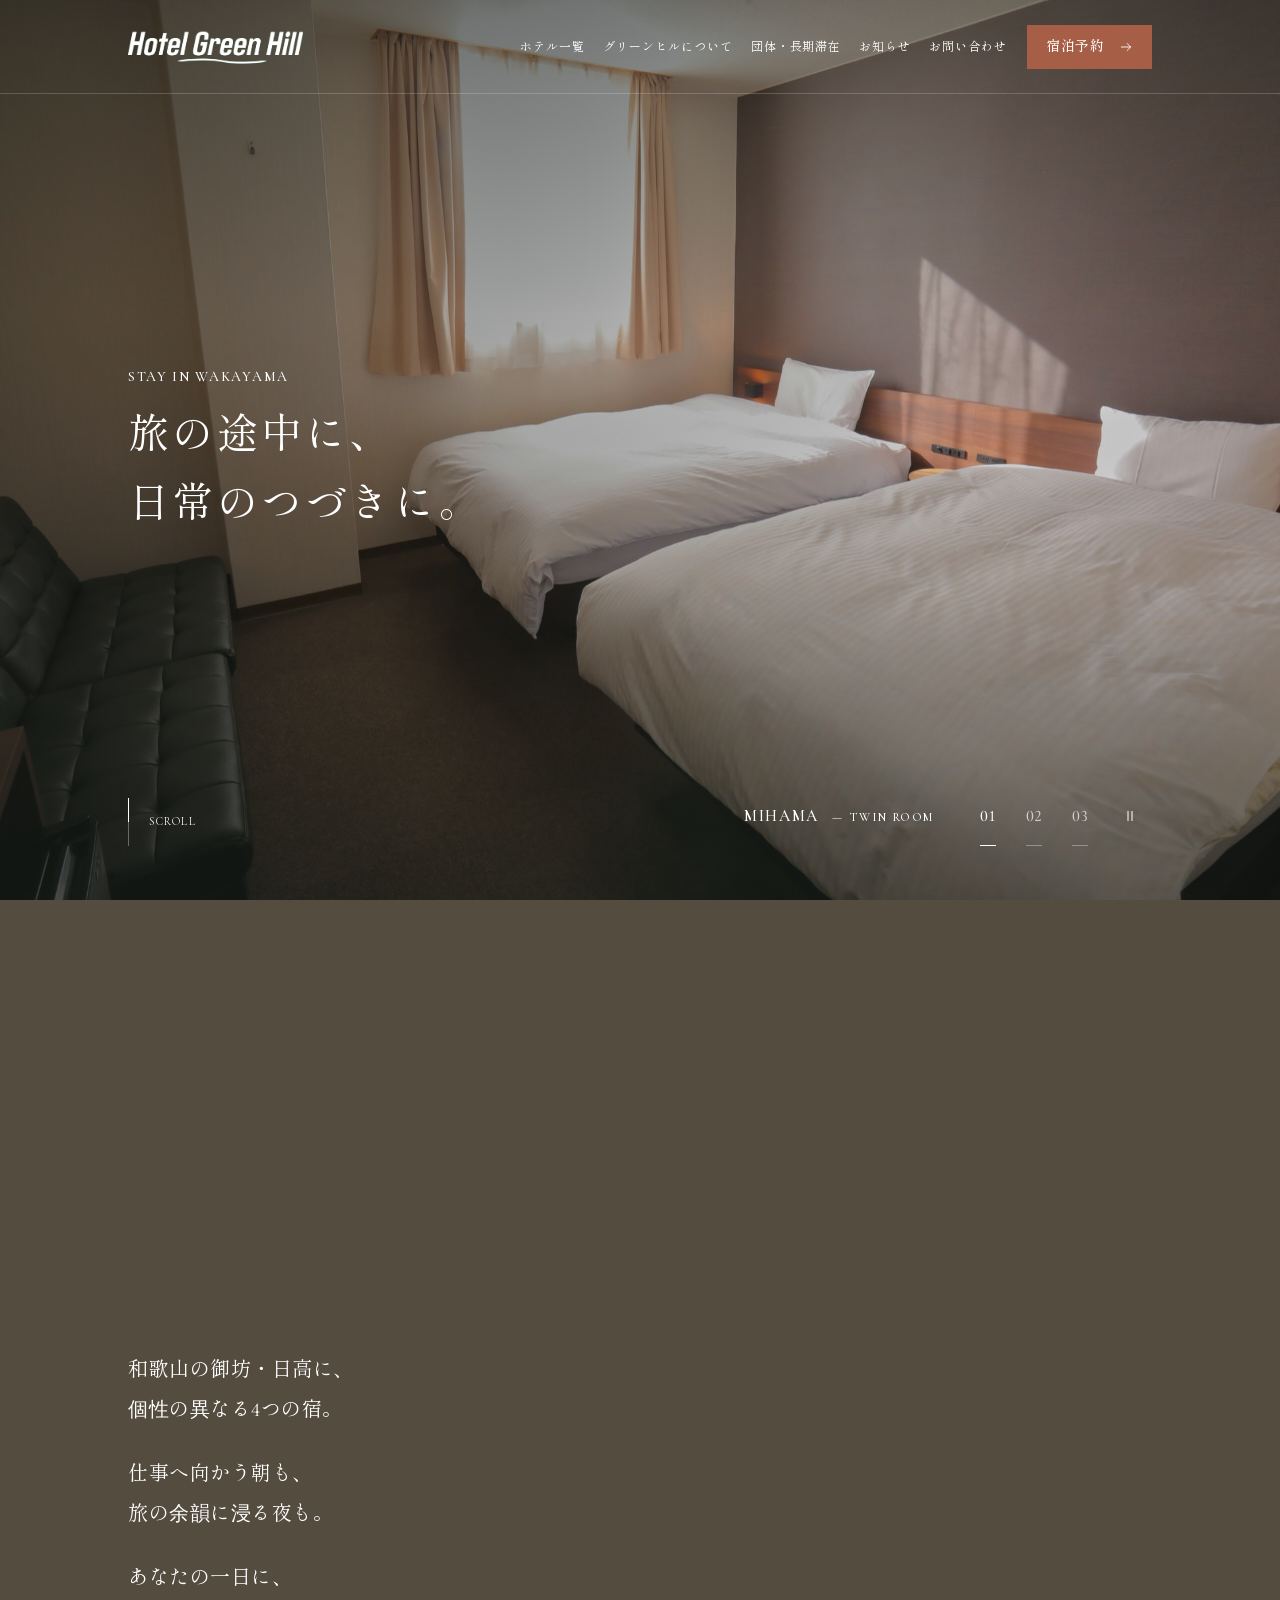
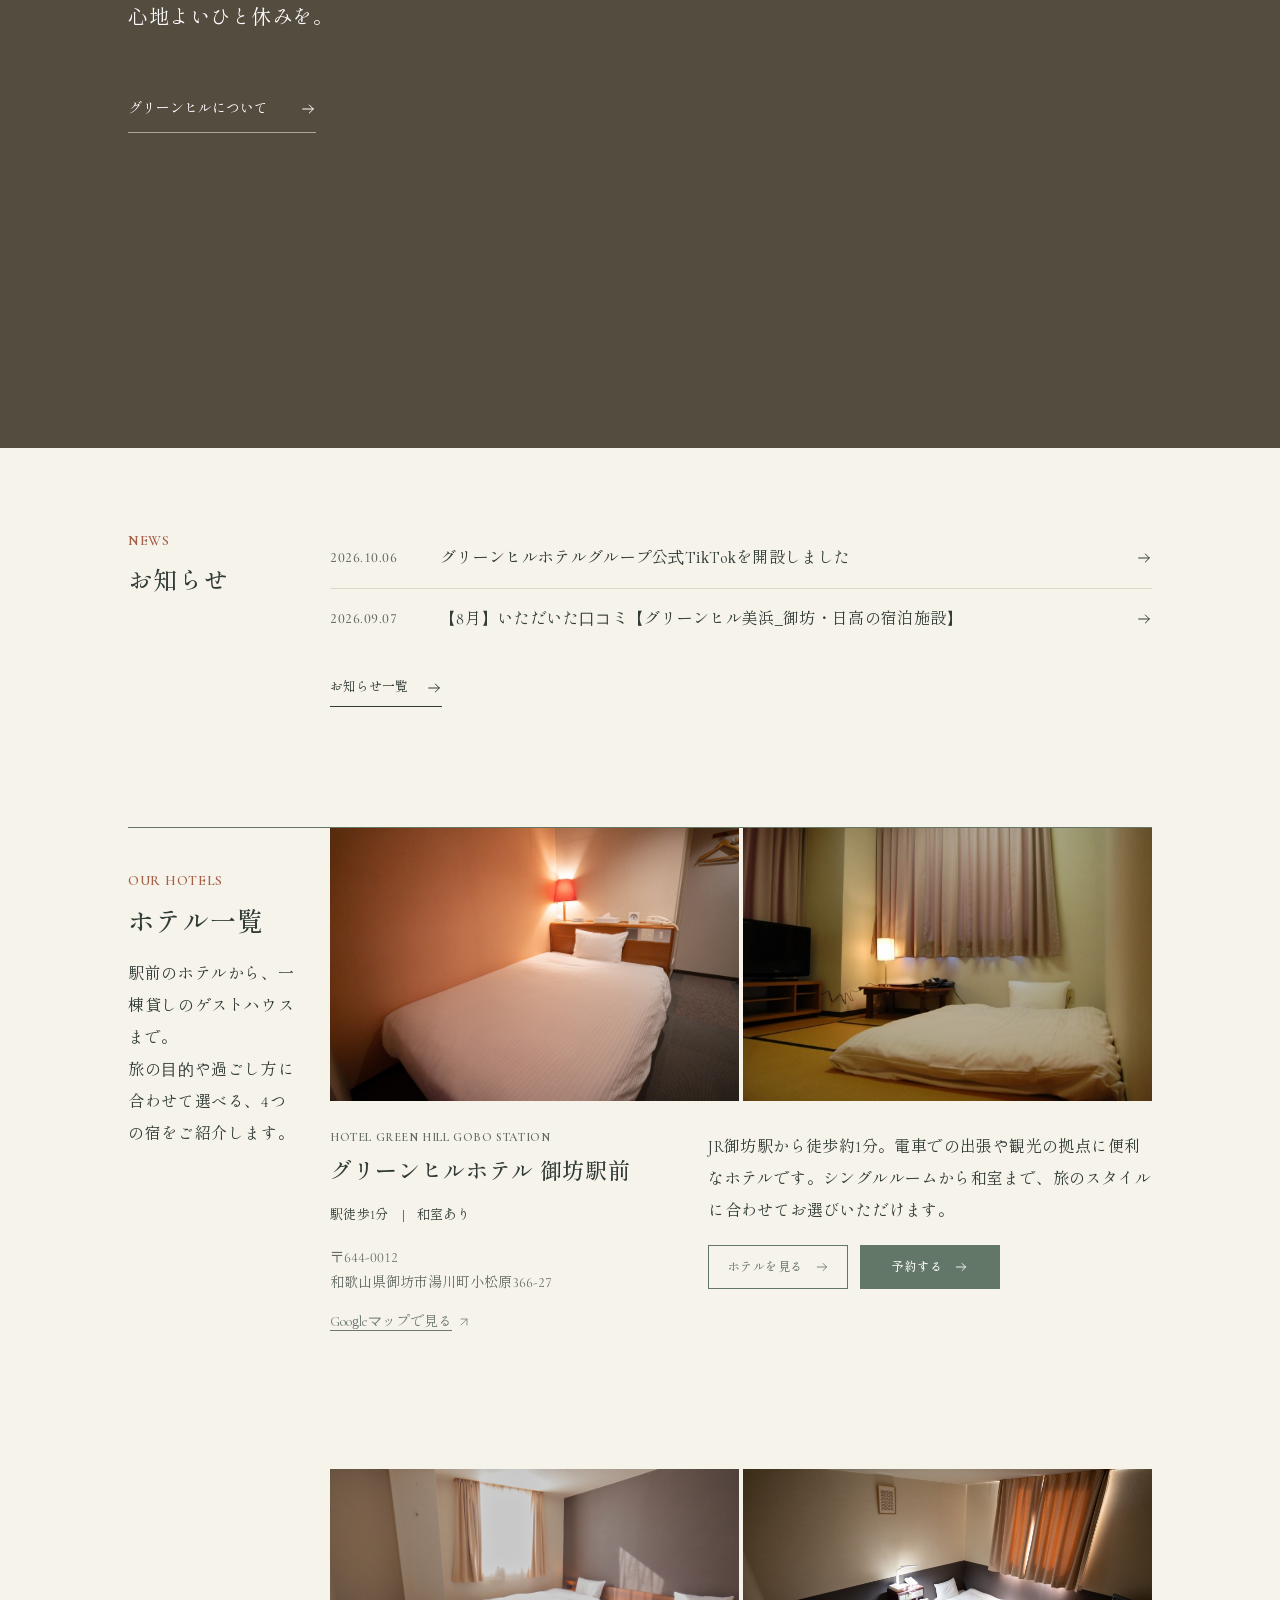
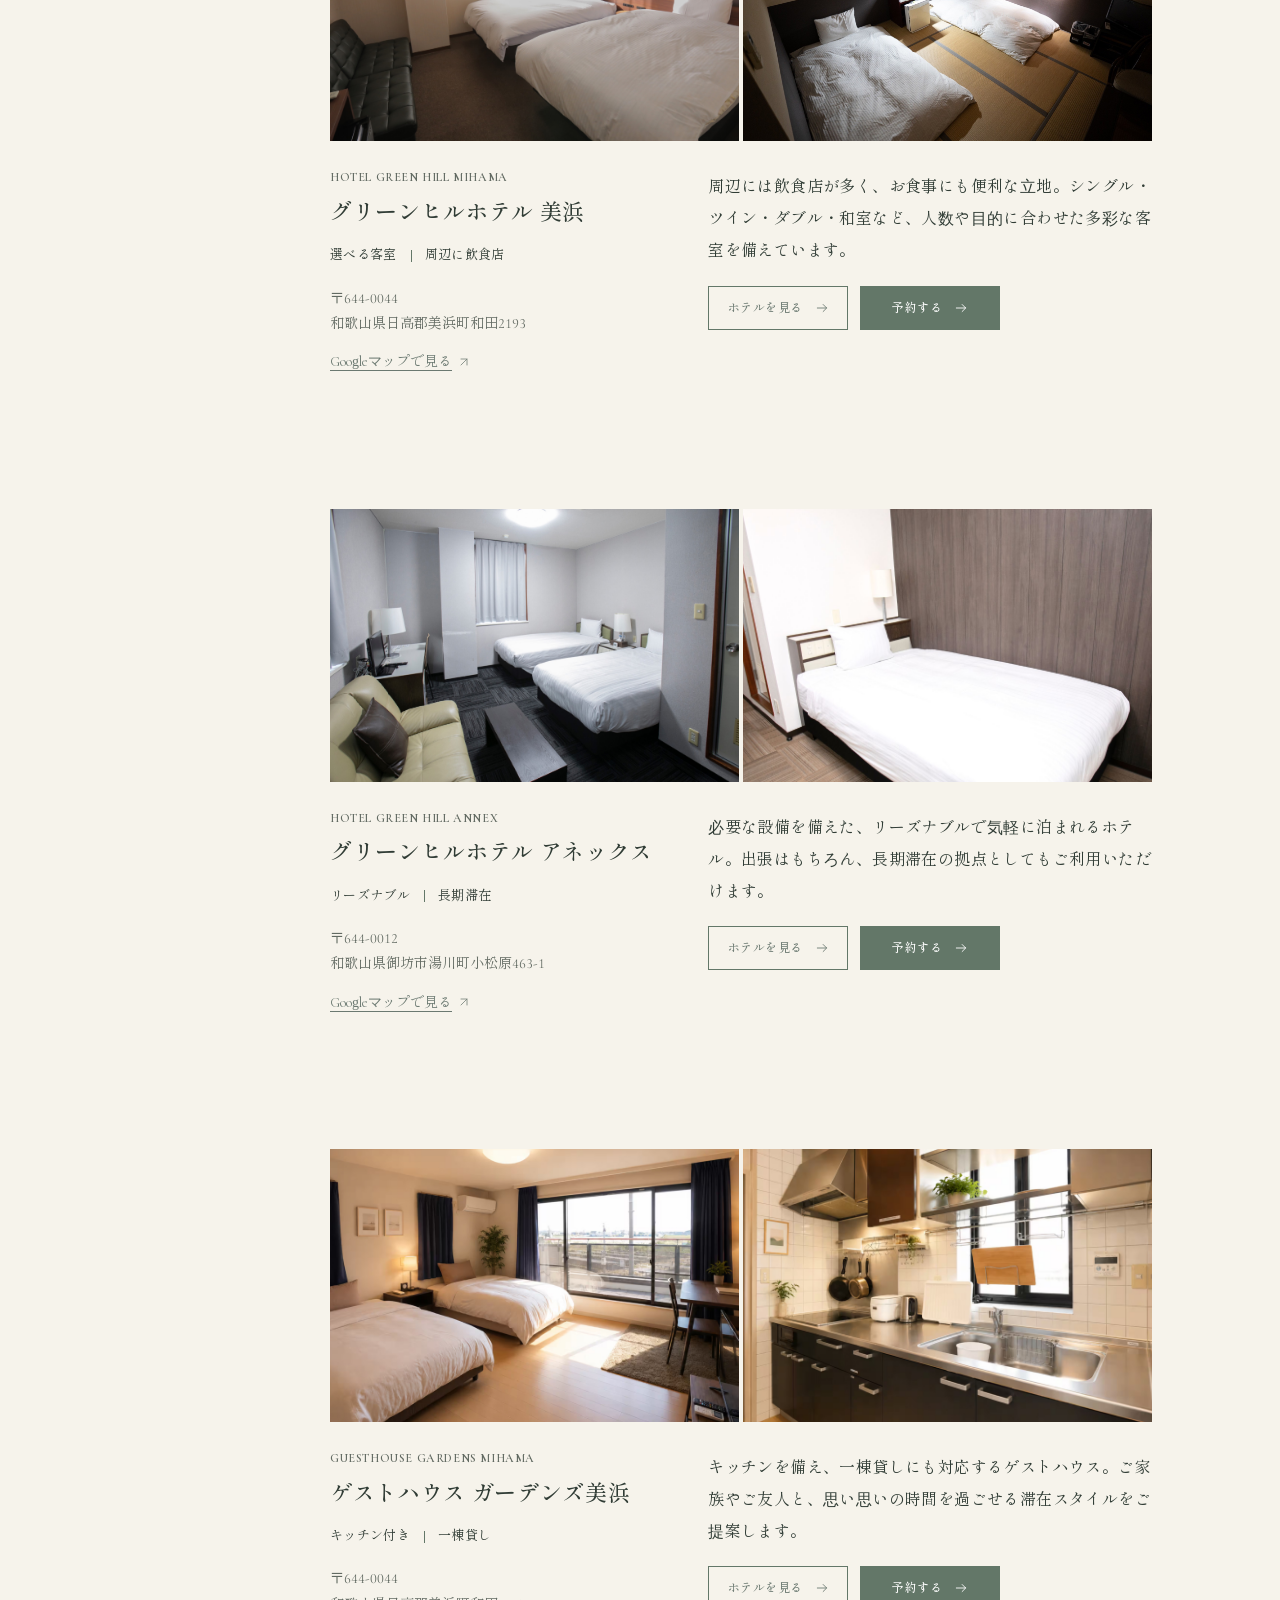
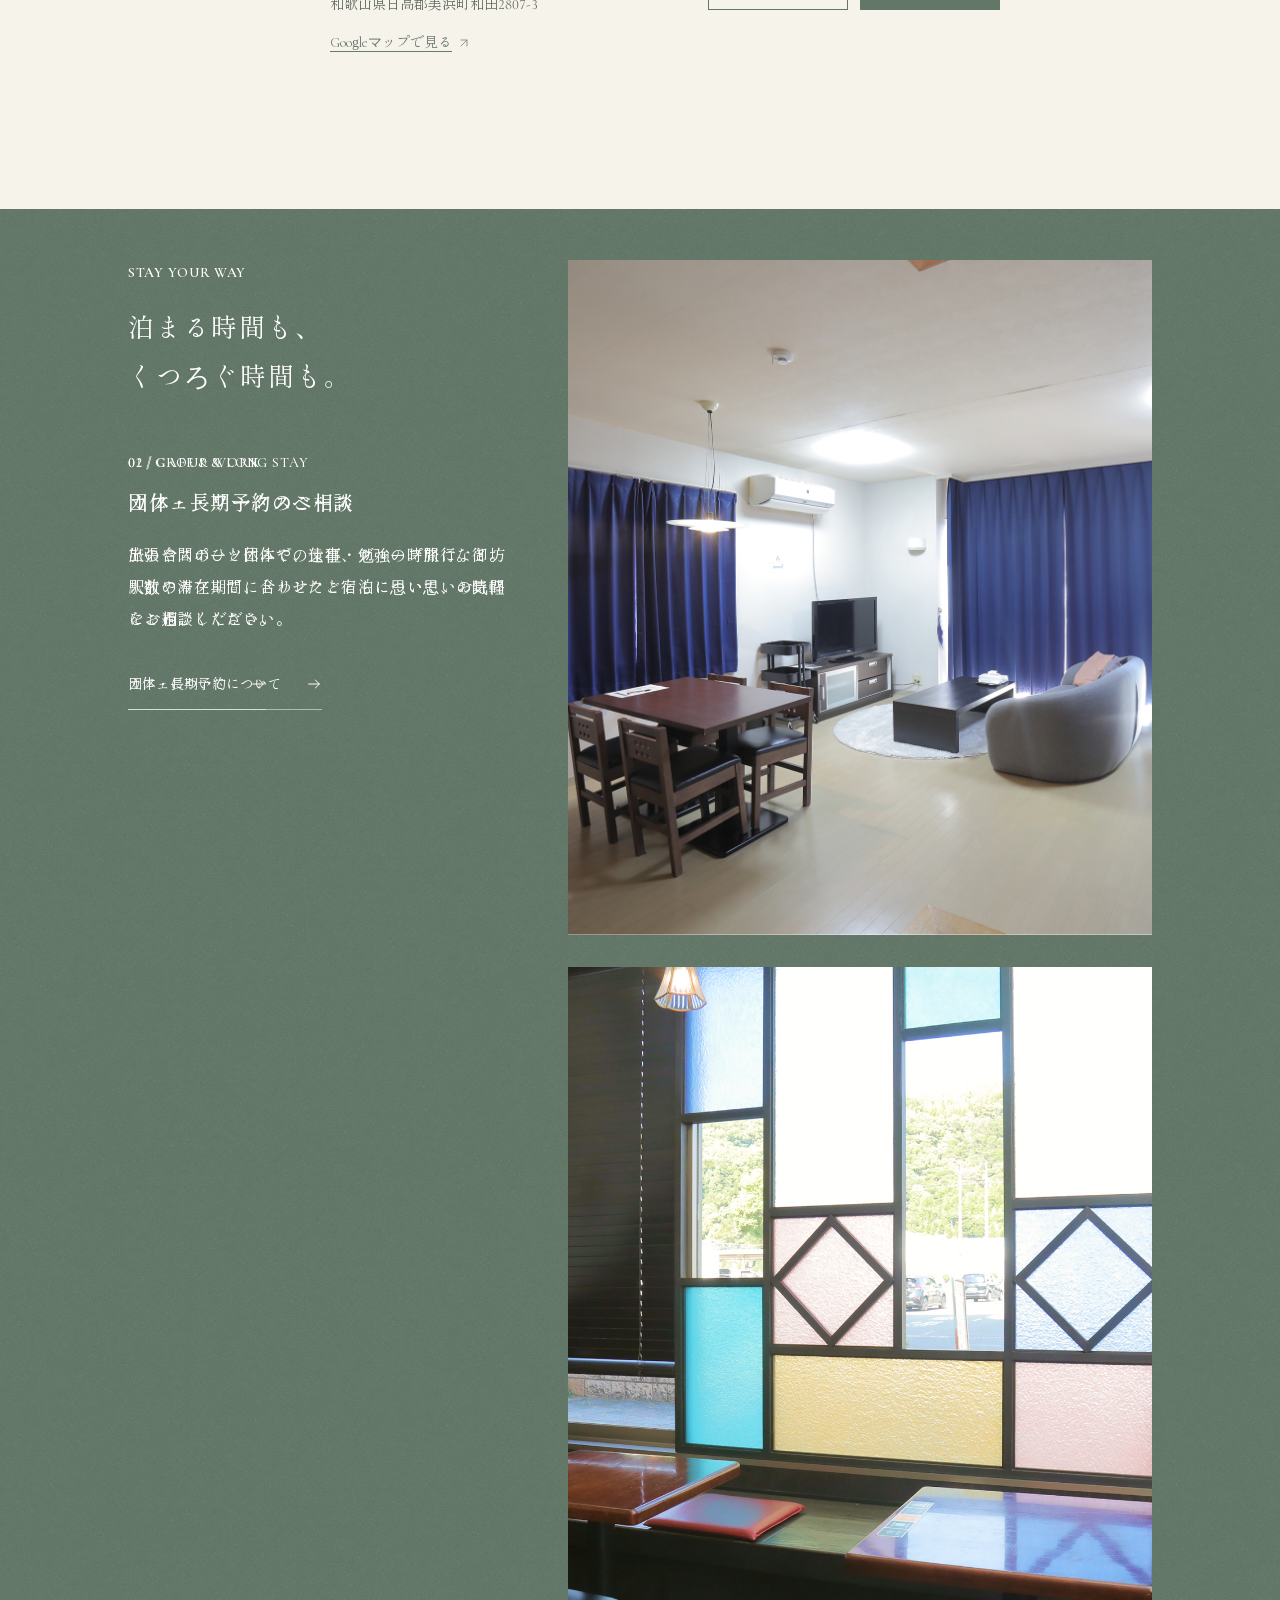
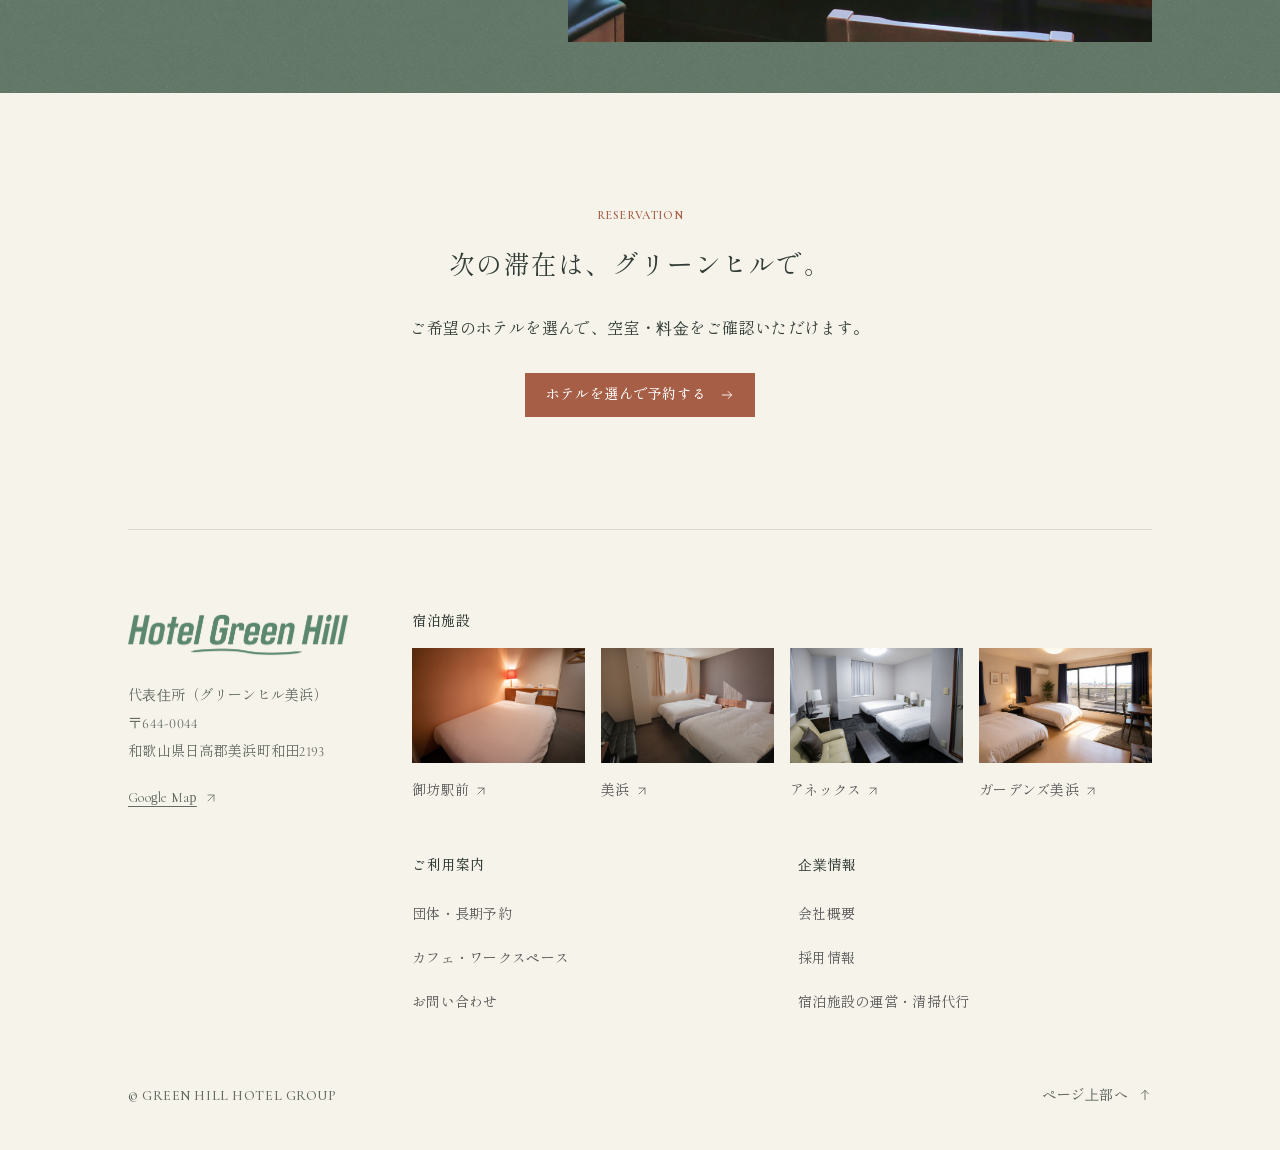
==== commit 1dc9af8b: "Use official news posts" ====
--- a/index.html
+++ b/index.html
@@ -3,7 +3,7 @@
 <head>
   <meta charset="utf-8">
   <meta name="viewport" content="width=device-width, initial-scale=1">
-  <meta name="robots" content="noindex, nofollow">
+  <meta name="robots" content="noindex, nofollow, noarchive">
   <meta name="description" content="和歌山・御坊と日高で、あなたらしい滞在を。グリーンヒルホテルグループのトップページ・リデザイン案。">
   <meta name="theme-color" content="#f6f3eb">
   <title>GREEN HILL HOTEL GROUP | トップページ デザイン案</title>
@@ -88,8 +88,8 @@
         <h2 id="news-title">お知らせ</h2>
       </div>
       <div class="news-list">
-        <a class="news-item" href="https://hotel-greenhill.jp/articles/"><time datetime="2026-10-02">2026.10.02</time><h3>白崎海洋公園「サザナミフェス」開催。由良町の食と音楽を楽しむ一日。</h3><svg class="icon" viewBox="0 0 24 24" aria-hidden="true" focusable="false"><use href="#icon-arrow-right"></use></svg></a>
-        <a class="news-item" href="https://hotel-greenhill.jp/articles/"><time datetime="2026-09-24">2026.09.24</time><h3>和歌山・御坊日高の穴場サーフスポットをご紹介。</h3><svg class="icon" viewBox="0 0 24 24" aria-hidden="true" focusable="false"><use href="#icon-arrow-right"></use></svg></a>
+        <a class="news-item" href="https://hotel-greenhill.jp/news/%e3%82%b0%e3%83%aa%e3%83%bc%e3%83%b3%e3%83%92%e3%83%ab%e3%83%9b%e3%83%86%e3%83%ab%e3%82%b0%e3%83%ab%e3%83%bc%e3%83%97%e5%85%ac%e5%bc%8ftiktok%e3%82%92%e9%96%8b%e8%a8%ad%e3%81%97%e3%81%be%e3%81%97/"><time datetime="2026-10-06">2026.10.06</time><h3>グリーンヒルホテルグループ公式TikTokを開設しました</h3><svg class="icon" viewBox="0 0 24 24" aria-hidden="true" focusable="false"><use href="#icon-arrow-right"></use></svg></a>
+        <a class="news-item" href="https://hotel-greenhill.jp/news/%ef%bc%97%e6%9c%88%e3%80%91%e3%81%84%e3%81%9f%e3%81%a0%e3%81%84%e3%81%9f%e5%8f%a3%e3%82%b3%e3%83%9f%e3%80%90%e3%82%b0%e3%83%aa%e3%83%bc%e3%83%b3%e3%83%92%e3%83%ab%e7%be%8e%e6%b5%9c_%e5%be%a1%e5%9d%8a/"><time datetime="2026-09-07">2026.09.07</time><h3>【8月】いただいた口コミ【グリーンヒル美浜_御坊・日高の宿泊施設】</h3><svg class="icon" viewBox="0 0 24 24" aria-hidden="true" focusable="false"><use href="#icon-arrow-right"></use></svg></a>
         <a class="text-link news-more" href="https://hotel-greenhill.jp/news/">お知らせ一覧 <svg class="icon" viewBox="0 0 24 24" aria-hidden="true" focusable="false"><use href="#icon-arrow-right"></use></svg></a>
       </div>
     </section>
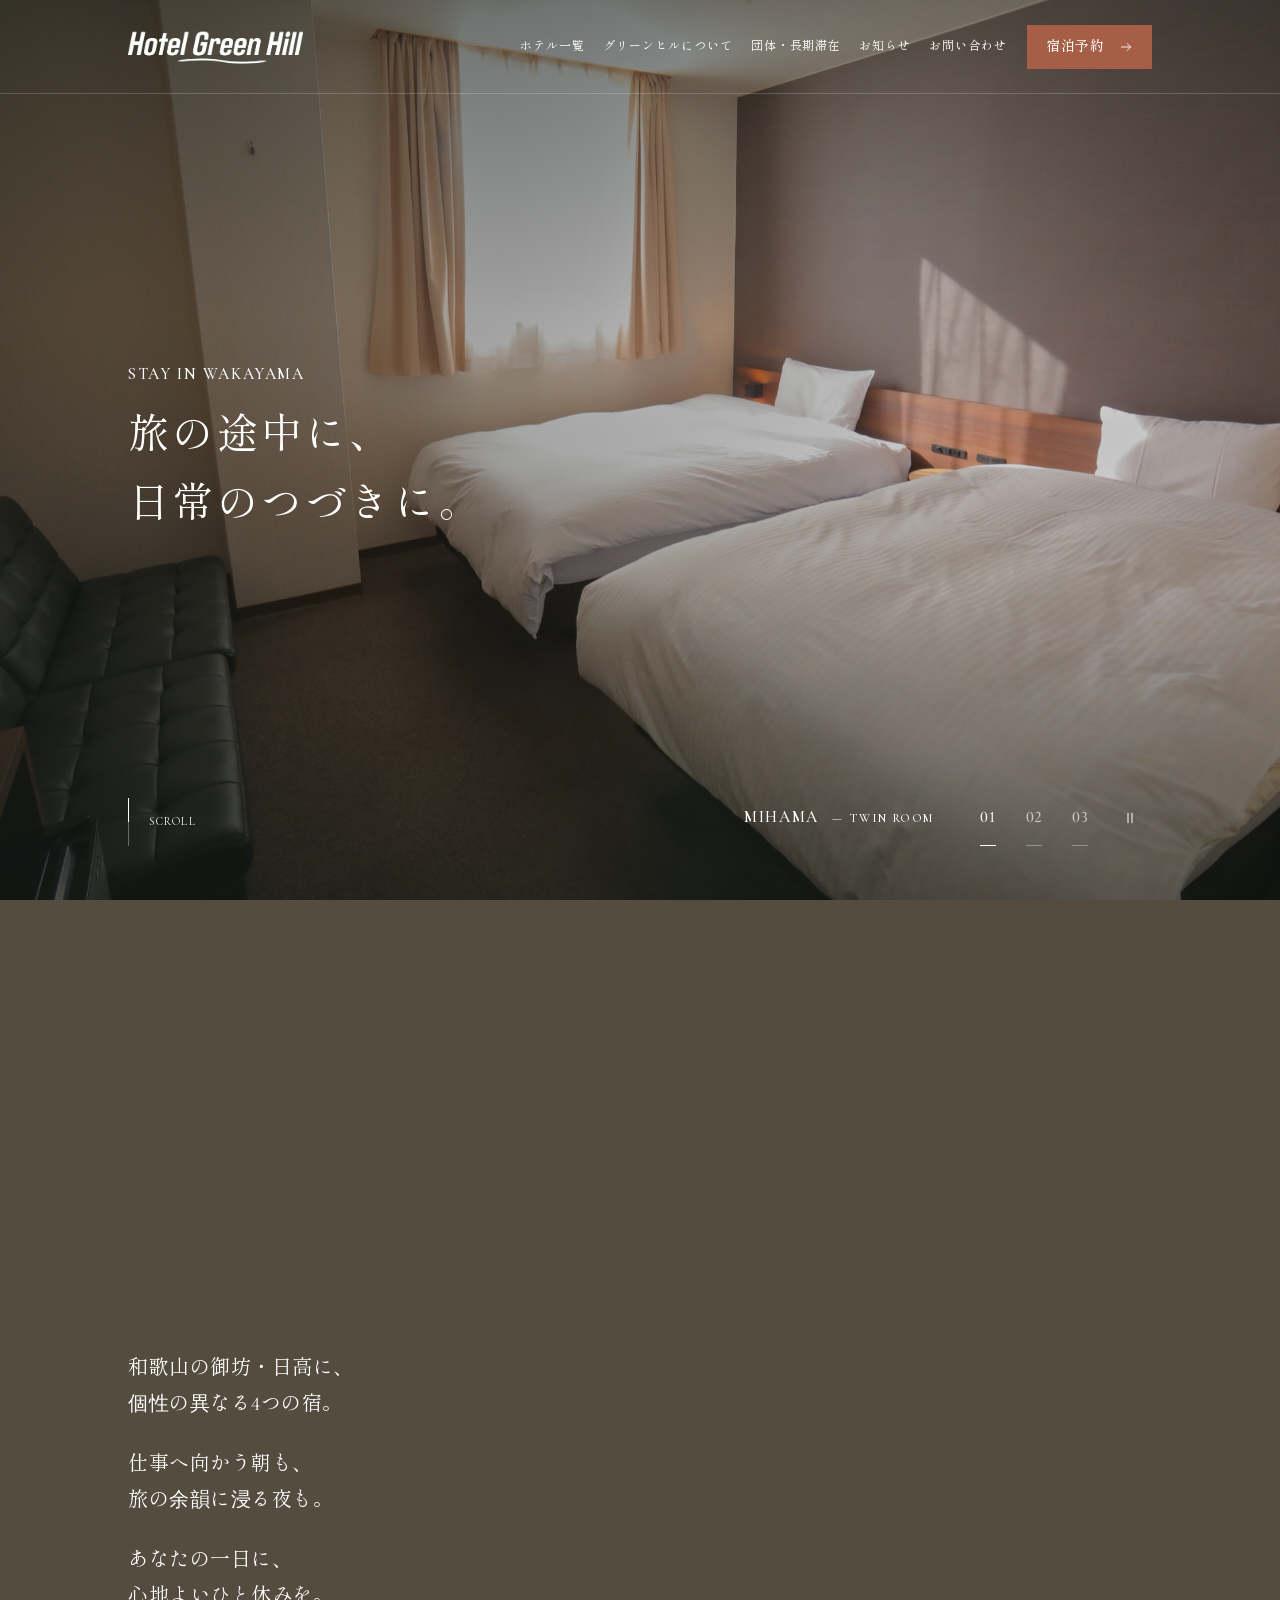
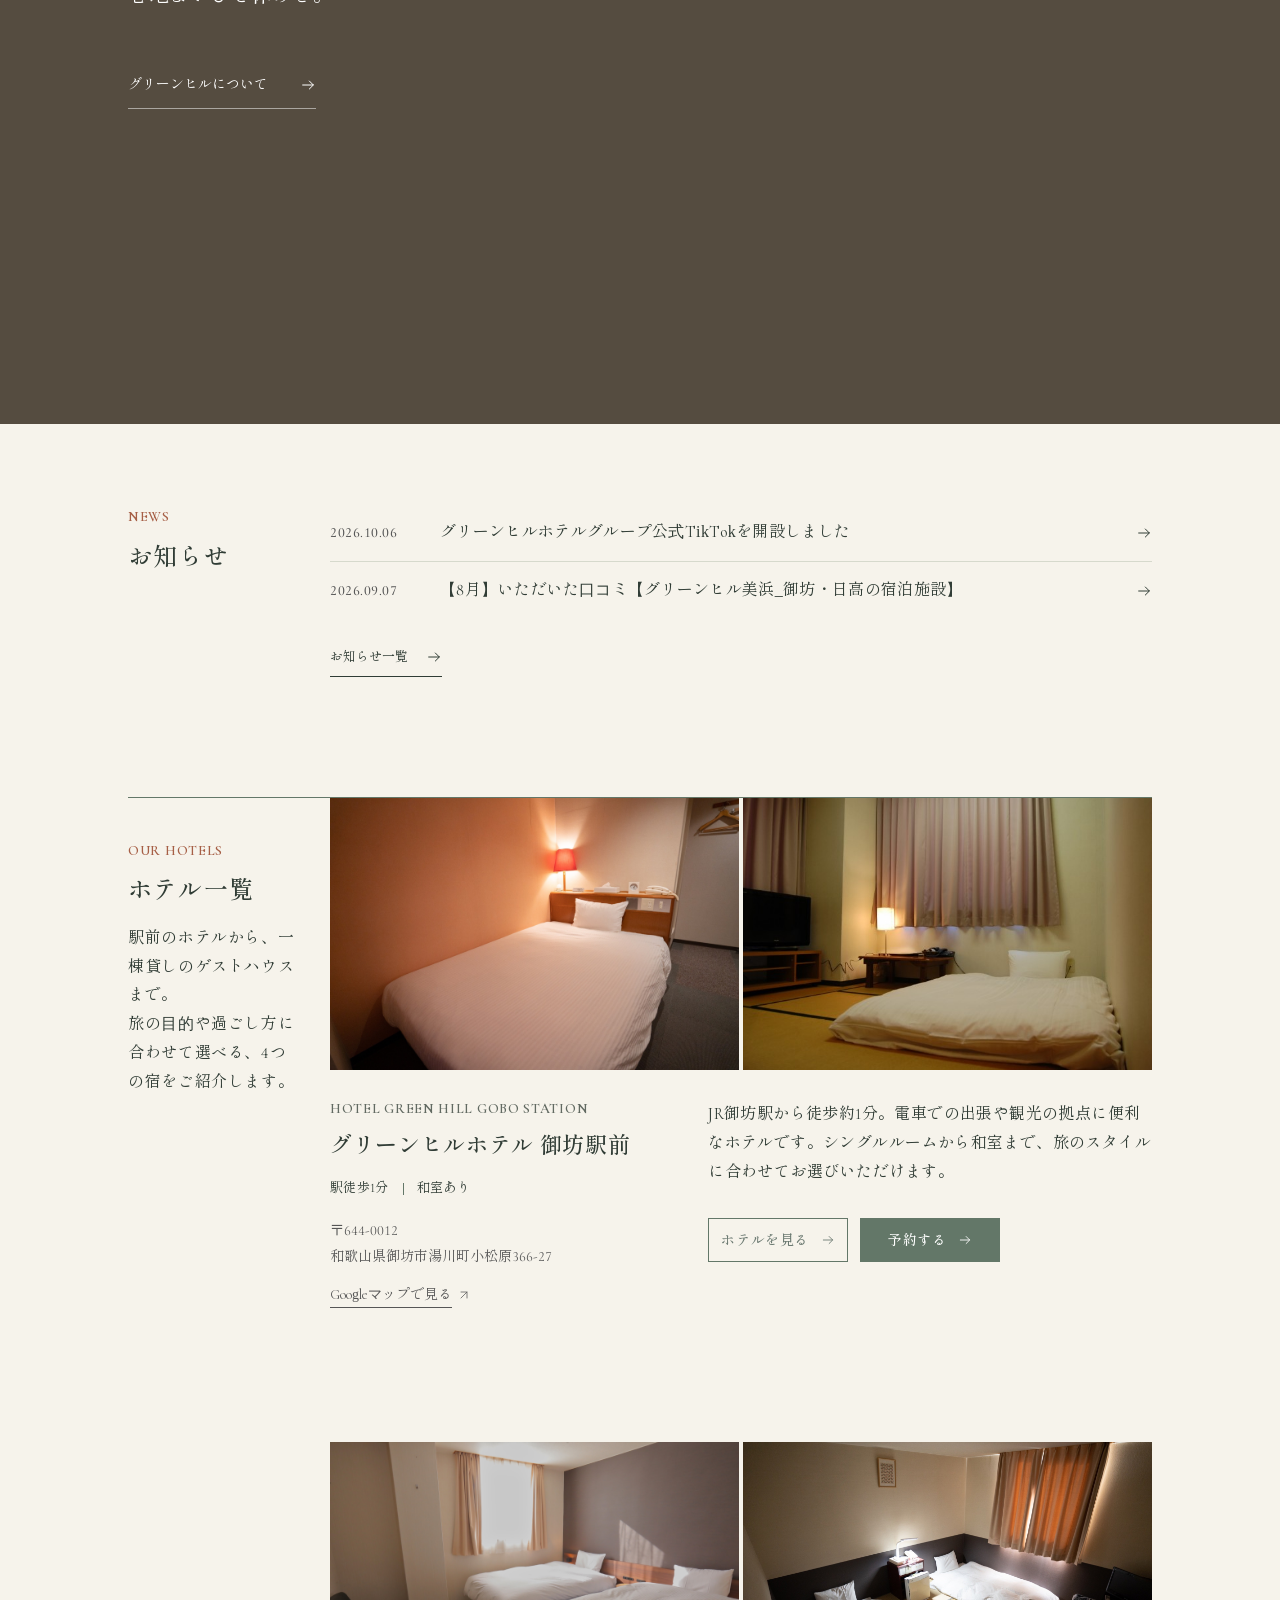
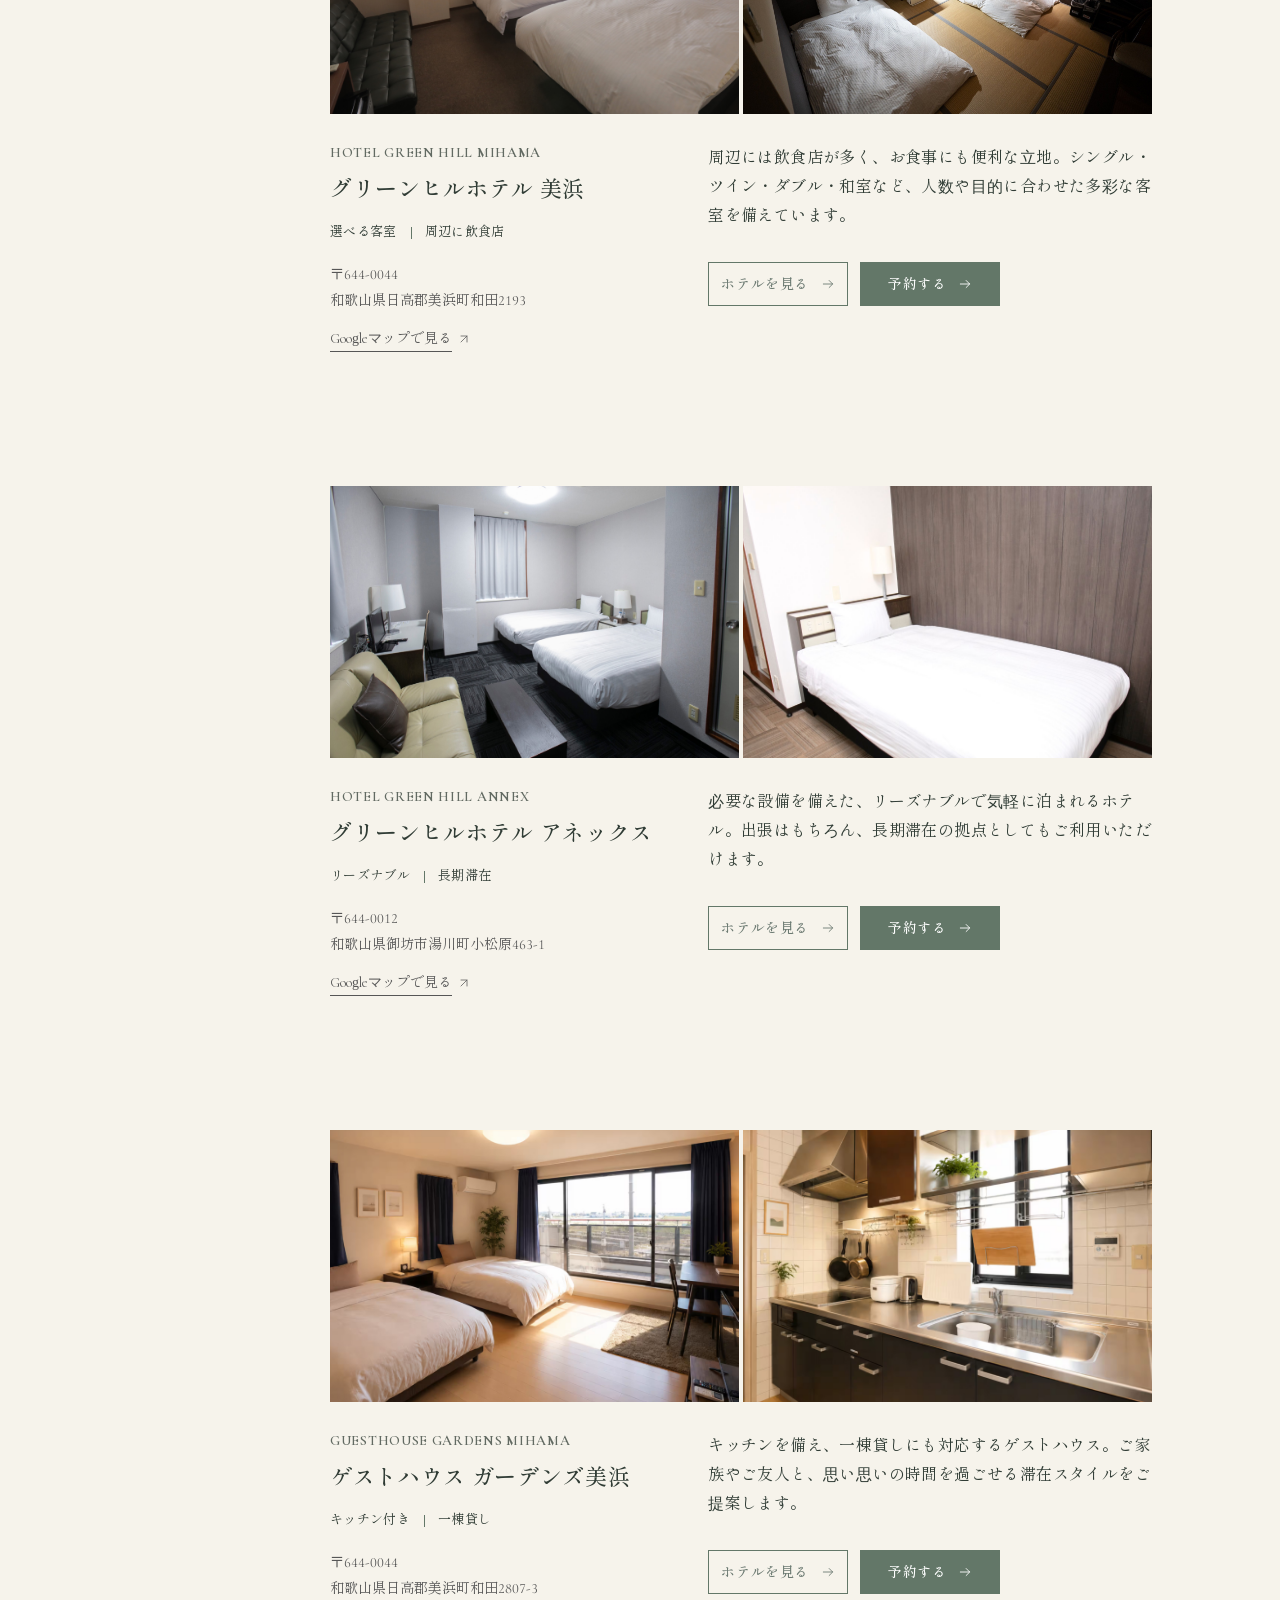
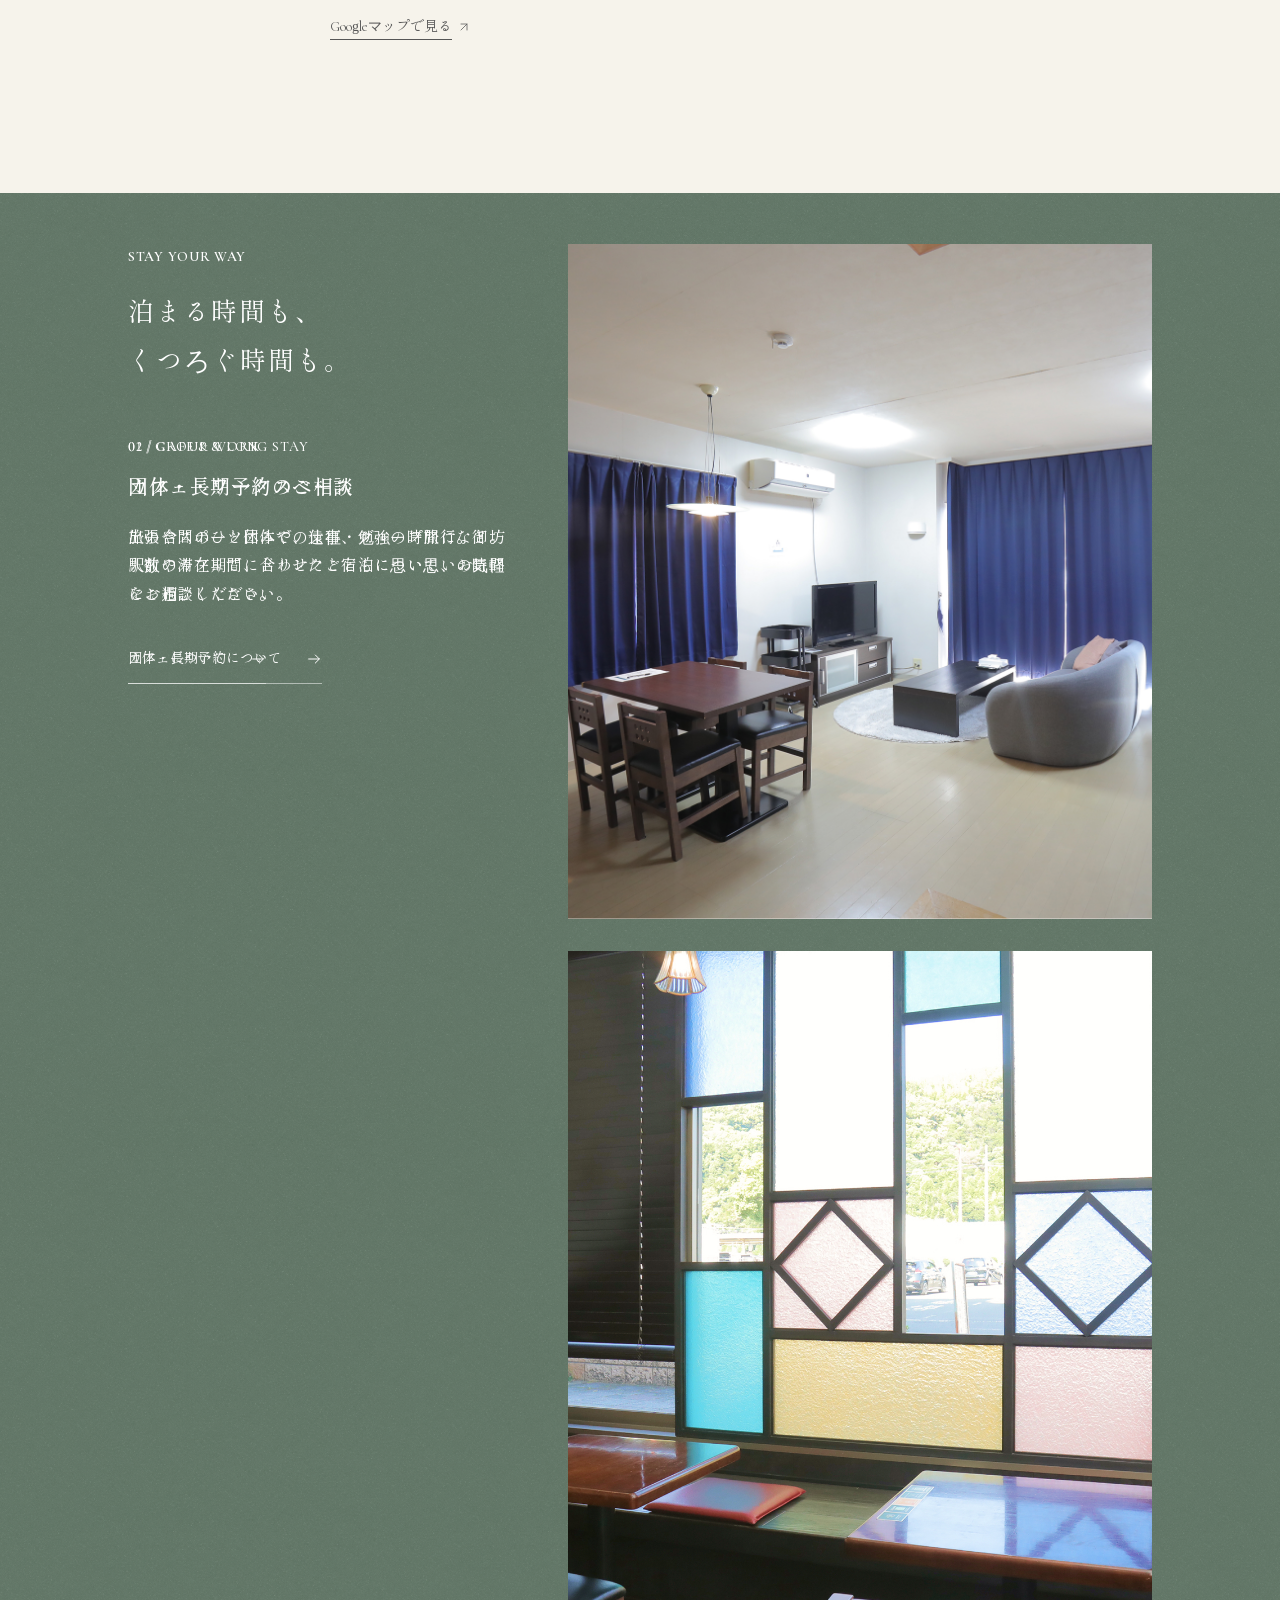
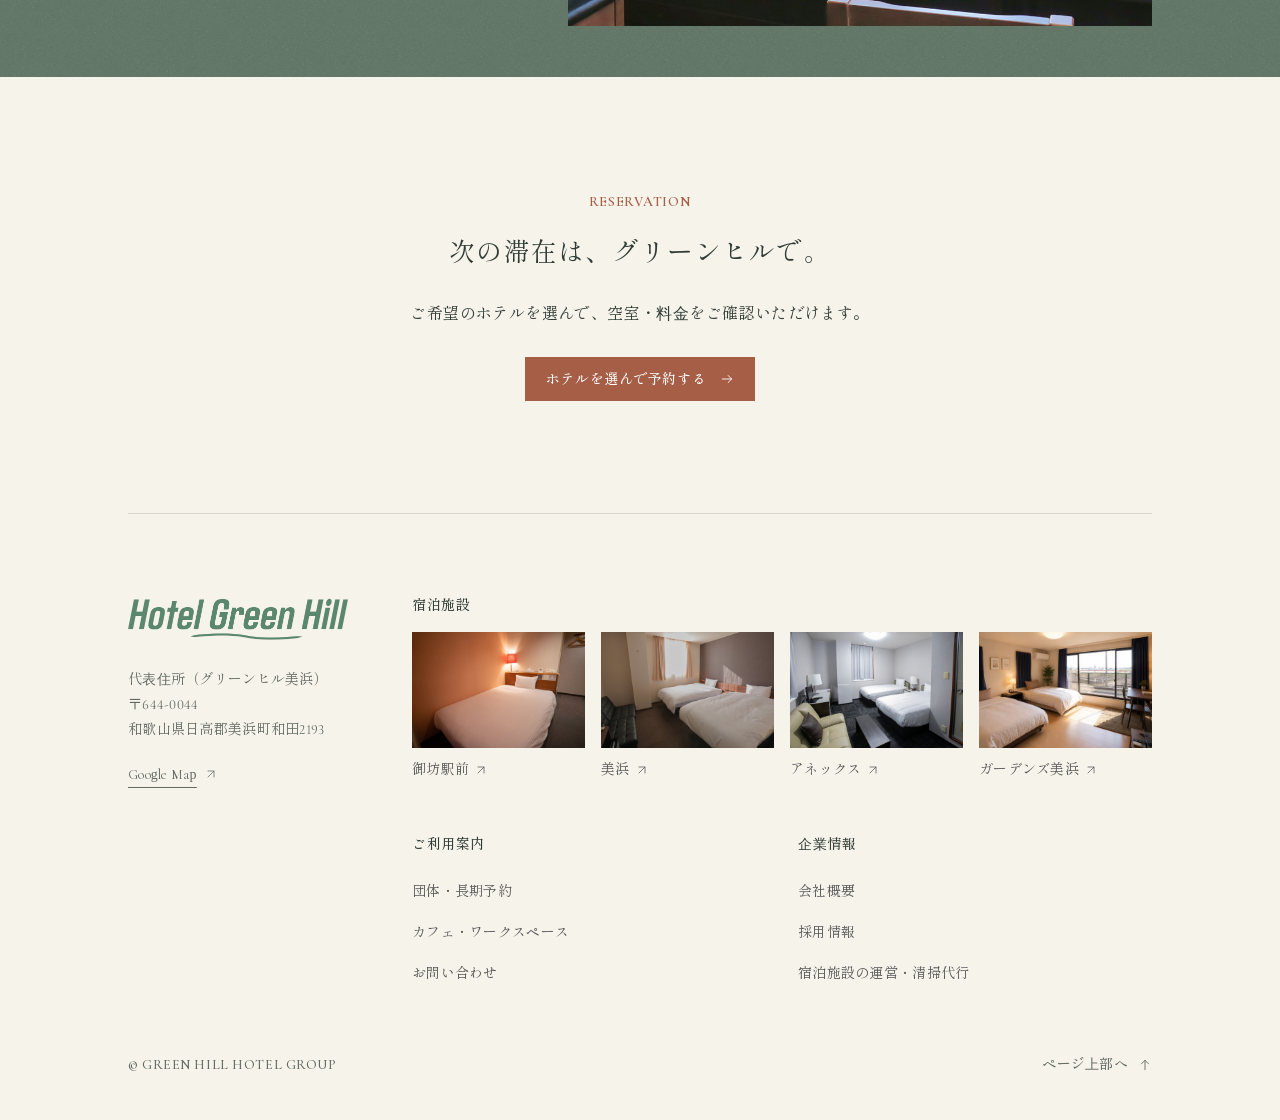
==== commit b43eb167: "Add brief logo opening linked to the hero reveal" ====
--- a/index.html
+++ b/index.html
@@ -7,12 +7,27 @@
   <meta name="description" content="和歌山・御坊と日高で、あなたらしい滞在を。グリーンヒルホテルグループのトップページ・リデザイン案。">
   <meta name="theme-color" content="#f6f3eb">
   <title>GREEN HILL HOTEL GROUP | トップページ デザイン案</title>
+  <script>
+    (() => {
+      const navigation = performance.getEntriesByType("navigation")[0];
+      if (matchMedia("(prefers-reduced-motion: reduce)").matches || location.hash || navigation?.type === "back_forward") return;
+      document.documentElement.classList.add("has-opening");
+      // Always uncover the page, even if the main script fails to load.
+      window.greenhillOpeningTimeout = setTimeout(() => {
+        document.documentElement.classList.remove("has-opening", "is-opening-exiting");
+        window.dispatchEvent(new Event("opening:timeout"));
+      }, 3500);
+    })();
+  </script>
   <link rel="icon" href="assets/favicon.png">
   <link rel="stylesheet" href="assets/fonts/fonts.css">
   <link rel="stylesheet" href="style.css">
   <script src="script.js" defer></script>
 </head>
 <body>
+  <div class="opening-screen" aria-hidden="true">
+    <img class="opening-logo" src="assets/logo.png" width="1756" height="394" alt="">
+  </div>
   <svg class="icon-definitions" xmlns="http://www.w3.org/2000/svg" aria-hidden="true" focusable="false"><defs>
     <symbol id="icon-arrow-right" viewBox="0 0 24 24"><path d="M4 12h16m-6-6 6 6-6 6"/></symbol>
     <symbol id="icon-arrow-up-right" viewBox="0 0 24 24"><path d="M6 18 18 6M6 6h12v12"/></symbol>
--- a/style.css
+++ b/style.css
@@ -5,14 +5,26 @@
   --accent: #a65f46;
   --ink: #303c35;
   --muted: #626a62;
+  --text-gray: #565656;
   --line: #d6d9cc;
+  --sage-text: #6b7971;
+  --accent-hover: #8d4f39;
   --serif: "Cormorant Garamond", "Shippori Mincho", "Yu Mincho", "Hiragino Mincho ProN", serif;
   --english: "Cormorant Garamond", "Baskerville", "Shippori Mincho", "Times New Roman", serif;
   --body-size: 16px;
-  --body-leading: 2;
+  --body-leading: 1.8;
   --content-width: 80%;
   --content-max: 1200px;
   --content-gutter: max(10%, calc((100% - var(--content-max)) / 2));
+  --section-heading-width: 200px;
+  --section-column-gap: 48px;
+  --action-height: 44px;
+  --hotel-button-width: 154px;
+  --reveal-duration: .6s;
+  --photo-reveal-duration: .85s;
+  --reveal-distance: 10px;
+  --motion-ease: cubic-bezier(.22, .61, .36, 1);
+  --opening-duration: .8s;
 }
 *, *::before, *::after { box-sizing: border-box; }
 html { scroll-behavior: smooth; scroll-padding-top: 110px; }
@@ -34,6 +46,16 @@
 .skip-link { position: fixed; top: 10px; left: 10px; padding: 12px 22px; background: var(--cream); z-index: 100; transform: translateY(-160%); }
 .skip-link:focus { transform: translateY(0); }
 .section-container { width: var(--content-width); max-width: var(--content-max); margin-inline: auto; }
+/* Body copy shares sizing; spacing and emphasis remain with each section. */
+.section-title > span, .hotels-lead, .hotel-description, .stay-description,
+.news-item h3, .contact-description, .dialog-description, .reservation-note {
+  font-size: var(--body-size);
+  line-height: var(--body-leading);
+}
+.hotel-description, .stay-description, .contact-description { letter-spacing: .025em; }
+.dialog-description, .reservation-note { color: var(--muted); }
+.hotels-list, .hotel-location, .stay-panel, .stay-services,
+.footer-identity, .footer-nav, .footer-column { min-width: 0; }
 .eyebrow { font-family: var(--english); font-size: 14px; font-weight: 600; line-height: 1.8; letter-spacing: .05em; }
 .en { font-family: var(--english); }
 .brand > span, .hero-location, .hero-pagination, .slide-buttons, .hotel-name-en, .stay-link small, .news-item time, .footer-bottom, .reservation-hotels small { font-family: var(--english); font-weight: 500; }
@@ -42,9 +64,25 @@
 .text-link:hover { color: var(--accent); border-color: var(--accent); }
 
 /* Shared action-button geometry keeps Japanese labels and SVG arrows on one centered line. */
-.reserve-button, .hotel-button, .contact-reserve { display: inline-flex; align-items: center; justify-content: center; gap: 14px; height: 44px; min-height: 44px; padding: 0 20px; border: 1px solid transparent; font-size: 14px; font-weight: 500; letter-spacing: .04em; white-space: nowrap; vertical-align: middle; transition: background .2s, border-color .2s; }
-.reserve-button > .icon, .hotel-button > .icon, .contact-reserve > .icon { width: 14px; height: 14px; }
+.reserve-button, .hotel-button, .contact-reserve { display: inline-flex; align-items: center; justify-content: center; gap: 14px; height: var(--action-height); min-height: var(--action-height); padding: 0 20px; border: 1px solid transparent; font-size: 14px; font-weight: 500; letter-spacing: .04em; white-space: nowrap; vertical-align: middle; transition: background .2s, border-color .2s; }
+.reserve-button > .icon, .hotel-button > .icon, .contact-reserve > .icon, .back-top .icon { width: 14px; height: 14px; }
+.hotel-map > .icon, .footer-map .icon, .footer-column .icon { width: 12px; height: 12px; }
+.reserve-button, .contact-reserve { background: var(--accent); color: white; }
+.reserve-button:hover, .contact-reserve:hover { background: var(--accent-hover); }
 .reserve-button > span { display: block; }
+
+/* The opening is opt-in: without JavaScript the page is visible immediately. */
+.opening-screen { display: none; }
+.has-opening .opening-screen { position: fixed; inset: 0; z-index: 90; display: grid; place-items: center; background: var(--cream); }
+.opening-logo { width: clamp(190px, 22vw, 300px); height: auto; animation: opening-logo-in .65s var(--motion-ease) both; }
+.is-opening-exiting .opening-screen { animation: opening-curtain-out var(--opening-duration) cubic-bezier(.76, 0, .24, 1) both; }
+.is-opening-exiting .opening-logo { animation: opening-logo-out .35s ease both; }
+@keyframes opening-logo-in {
+  from { opacity: 0; transform: translateY(8px); }
+  to { opacity: 1; transform: none; }
+}
+@keyframes opening-logo-out { to { opacity: 0; transform: translateY(-8px); } }
+@keyframes opening-curtain-out { to { transform: translateY(-100%); } }
 
 /* The header sits on top of the photograph, then becomes cream on scroll. */
 .header { --scrolled-height: 86px; position: fixed; inset: 0 0 auto; height: 80px; display: flex; align-items: center; gap: 32px; padding-inline: var(--content-gutter); color: white; z-index: 30; border-bottom: 1px solid #ffffff30; transition: background .3s, color .3s, height .3s, border-color .3s; }
@@ -55,11 +93,10 @@
 .desktop-nav { display: flex; gap: 40px; margin-left: auto; align-items: center; }
 .desktop-nav a { font-size: 14px; letter-spacing: .08em; padding-block: 14px; white-space: nowrap; transition: color .25s ease, opacity .25s ease, transform .25s ease; }
 .desktop-nav a:hover { color: var(--cream); opacity: .72; transform: translateY(-2px); }
-.header.is-scrolled .desktop-nav a:hover { color: #6b7971; opacity: 1; }
+.header.is-scrolled .desktop-nav a:hover { color: var(--sage-text); opacity: 1; }
 .header-actions { display: flex; align-items: center; gap: 24px; }
-.reserve-button { flex-shrink: 0; background: var(--accent); color: white; width: 132px; }
-.reserve-button:hover, .contact-reserve:hover { background: #8d4f39; }
-.menu-button { display: none; width: 40px; height: 44px; border: 0; background: transparent; padding: 10px 6px; }
+.reserve-button { flex-shrink: 0; width: 132px; }
+.menu-button { display: none; width: 40px; height: var(--action-height); border: 0; background: transparent; padding: 10px 6px; }
 .menu-button span { display: block; height: 1px; background: currentColor; margin: 7px 0; }
 .header.is-scrolled { height: var(--scrolled-height); color: var(--ink); background: var(--cream); border-color: var(--line); }
 .header.is-scrolled .brand-dark { opacity: 1; }
@@ -79,7 +116,7 @@
 .hero-shade { background: linear-gradient(180deg, #151c185c 0%, transparent 35%), linear-gradient(90deg, #191f1a70, #191f1a10 75%), linear-gradient(0deg, #161d1966, transparent 36%); }
 .hero-shade::after { content: ""; position: absolute; inset: 0; background: #101b15; opacity: var(--hero-dim); }
 .hero-heading { position: absolute; left: var(--content-gutter); right: var(--content-gutter); bottom: 40%; transition: opacity .5s, transform .5s; }
-.hero-eyebrow { margin-bottom: 12px; font-family: var(--english); font-size: 14px; font-weight: 500; line-height: 1.8; letter-spacing: .12em; }
+.hero-eyebrow { margin-bottom: 12px; font-family: var(--english); font-size: 16px; font-weight: 500; line-height: 1.8; letter-spacing: .1em; }
 .hero h1 { font-family: var(--serif); font-size: clamp(32px, 3.2vw, 46px); font-weight: 400; letter-spacing: .08em; line-height: 1.7; }
 .hero.is-past-opening .hero-heading, .hero.is-past-opening .hero-bottom { opacity: 0; transform: translateY(-12px); pointer-events: none; }
 .hero-introduction { position: relative; z-index: 1; min-height: 100svh; padding-top: clamp(320px, 50svh, 600px); padding-bottom: clamp(240px, 35svh, 420px); }
@@ -103,42 +140,41 @@
 .slide-buttons button::after { content: ""; position: absolute; bottom: 0; left: 10px; right: 10px; height: 1px; background: #ffffff55; transition: background .3s; }
 .slide-buttons button.is-active { color: white; }
 .slide-buttons button.is-active::after { background: white; }
-.slide-buttons .hero-playback { display: grid; place-items: center; align-self: center; width: 44px; height: 44px; min-height: 44px; padding: 0; color: white; }
+.slide-buttons .hero-playback { display: grid; place-items: center; align-self: center; width: 44px; height: var(--action-height); min-height: var(--action-height); padding: 0; color: white; }
 .slide-buttons .hero-playback[hidden] { display: none; }
 .slide-buttons .hero-playback::after { display: none; }
 .hero-playback > .icon { width: 16px; height: 16px; }
 
 .hotels { padding-block: 72px 80px; }
-.hotels-layout { display: grid; grid-template-columns: 200px minmax(0, 1fr); align-items: start; gap: 48px; border-top: 1px solid var(--sage); }
+.hotels-layout, .news { display: grid; grid-template-columns: var(--section-heading-width) minmax(0, 1fr); gap: var(--section-column-gap); }
+.hotels-layout { align-items: start; border-top: 1px solid var(--sage); }
 .hotels-heading { position: sticky; top: 120px; width: 100%; padding-top: 40px; }
-.hotels-list { min-width: 0; }
-.hotels-heading h2 { font-family: var(--serif); font-weight: 500; font-size: 26px; line-height: 1.7; letter-spacing: .05em; }
+.hotels-heading h2 { font-family: var(--serif); font-weight: 500; font-size: 24px; line-height: 1.7; letter-spacing: .05em; }
 .hotels-heading .eyebrow { color: var(--accent); margin-bottom: 8px; }
 .section-title { font-family: var(--english); font-size: clamp(28px, 2.5vw, 36px); line-height: 1.2; letter-spacing: -.02em; font-weight: 400; }
-.section-title > span { display: block; font-family: var(--serif); font-size: var(--body-size); line-height: var(--body-leading); letter-spacing: .07em; margin-top: 24px; }
-.hotels-lead { margin-top: 12px; font-size: var(--body-size); line-height: var(--body-leading); letter-spacing: .04em; }
+.section-title > span { display: block; font-family: var(--serif); letter-spacing: .07em; margin-top: 24px; }
+.hotels-lead { margin-top: 12px; letter-spacing: .04em; }
 .hotels-lead > span { display: block; }
-/* Reference structure: two broad photos, then title/actions on the left and text on the right. */
+/* Two photos above; hotel identity/location on the left, copy/actions on the right. */
 .hotel { display: block; width: 100%; margin-top: 125px; }
 .hotel:first-of-type { margin-top: 0; }
 .hotel-info { display: grid; grid-template-columns: 40% 54%; grid-template-rows: auto auto; gap: 18px 6%; margin-top: 26px; }
 .hotel-heading { grid-column: 1; grid-row: 1; }
 .hotel-body { grid-column: 2; grid-row: 1; padding-top: 4px; }
-.hotel-location { grid-column: 1; grid-row: 2; min-width: 0; }
-.hotel-name-en { color: var(--muted); font-size: 12px; font-weight: 600; line-height: 1.8; letter-spacing: .05em; margin-bottom: 6px; }
+.hotel-location { grid-column: 1; grid-row: 2; }
+.hotel-name-en { color: var(--muted); font-size: 14px; font-weight: 600; line-height: 1.8; letter-spacing: .05em; margin-bottom: 6px; }
 .hotel-name { font-family: var(--serif); font-weight: 500; font-size: 22px; line-height: 1.7; letter-spacing: .03em; overflow-wrap: anywhere; }
 .hotel-features { display: flex; flex-wrap: wrap; align-items: center; row-gap: 6px; margin-top: 12px; font-size: 13px; line-height: 1.8; letter-spacing: .025em; }
 .hotel-features li { position: relative; white-space: nowrap; }
 .hotel-features li + li { margin-inline-start: 14px; padding-inline-start: 14px; }
 .hotel-features li + li::before { content: ""; position: absolute; left: 0; top: 50%; width: 1px; height: 12px; background: var(--sage); transform: translateY(-50%); }
-.hotel-description { font-size: var(--body-size); line-height: var(--body-leading); color: var(--ink); letter-spacing: .025em; }
-.hotel-address { font-size: 14px; font-style: normal; line-height: 1.8; color: var(--muted); }
+.hotel-description { color: var(--ink); }
+.hotel-address { font-size: 14px; font-style: normal; line-height: 1.8; color: var(--text-gray); }
 .hotel-address > span { display: block; }
-.hotel-map { display: inline-flex; align-items: center; gap: 6px; min-height: 44px; margin-top: 4px; padding-block: 5px; color: #6b7971; font-size: 14px; line-height: 1.8; text-decoration: underline; text-underline-offset: 4px; transition: color .2s; }
-.hotel-map > .icon { width: 12px; height: 12px; }
+.hotel-map { display: inline-flex; align-items: center; gap: 6px; min-height: var(--action-height); margin-top: 4px; padding-block: 5px; color: var(--text-gray); font-size: 14px; line-height: 1.8; text-decoration: underline; text-underline-offset: 8px; transition: color .2s; }
 .hotel-map:hover { color: var(--accent); }
 .hotel-links { grid-column: 2; grid-row: 2; align-self: start; display: flex; align-items: center; gap: 12px; min-width: 0; }
-.hotel-button { flex: 1 1 0; width: 154px; max-width: 154px; min-width: 0; padding-inline: 16px; gap: 12px; background: var(--cream); border-color: var(--sage); color: #6b7971; }
+.hotel-button { flex: 1 1 0; width: var(--hotel-button-width); max-width: var(--hotel-button-width); min-width: 0; padding-inline: 16px; gap: 12px; background: var(--cream); border-color: var(--sage); color: var(--sage-text); }
 .hotel-button:hover { background: #ecefe7; }
 .hotel-button-reserve { background: var(--sage); color: white; }
 .hotel-button-reserve:hover { background: #74877c; border-color: #74877c; }
@@ -146,18 +182,13 @@
 .hotel-gallery figure { overflow: hidden; }
 .hotel-gallery a { display: block; }
 .hotel-gallery img { width: 100%; height: auto; aspect-ratio: 1.5; object-fit: cover; object-position: center; }
-@media (hover: hover) and (prefers-reduced-motion: no-preference) {
-  .hotel-gallery img { transition: transform .3s; }
-  .hotel-gallery a:hover img { transform: scale(1.03); }
-}
 
 .stay { margin-top: 64px; background-color: #687a6d; background-image: linear-gradient(#4f6757a6, #4f6757a6), url("assets/textures/sage-grain.png"); background-position: center; background-size: auto, 375px 375px; background-repeat: repeat; color: white; }
 .stay-layout { display: grid; grid-template-columns: minmax(0, 2fr) minmax(0, 3fr); align-items: start; gap: clamp(32px, 4vw, 64px); padding-block: clamp(32px, 4vw, 64px); }
-.stay-panel { min-width: 0; }
 .stay-panel > .eyebrow { margin-bottom: 20px; }
 .stay-panel h2 { font-family: var(--serif); font-size: clamp(22px, 2vw, 28px); font-weight: 400; letter-spacing: .07em; line-height: 1.9; }
 .stay-details { display: none; }
-.stay-services { display: grid; gap: 32px; min-width: 0; }
+.stay-services { display: grid; gap: 32px; }
 .stay-photo { overflow: hidden; }
 .stay-photo > img { width: 100%; height: auto; aspect-ratio: 660 / 560; object-fit: cover; }
 .stay-photo-group > img { object-position: 32% center; }
@@ -165,7 +196,7 @@
 .stay-service > .stay-copy { margin-top: 28px; }
 .stay-copy-eyebrow { font-family: var(--english); font-size: 14px; line-height: 1.8; font-weight: 500; letter-spacing: .06em; margin-bottom: 10px; }
 .stay-copy h3 { font-size: 20px; font-weight: 500; line-height: 1.8; letter-spacing: .025em; }
-.stay-description { margin-top: 18px; font-size: var(--body-size); line-height: var(--body-leading); letter-spacing: .025em; }
+.stay-description { margin-top: 18px; }
 .stay-link { display: flex; align-items: center; justify-content: space-between; width: fit-content; max-width: 100%; gap: 24px; border-bottom: 1px solid #ffffff80; margin-top: 24px; padding-block: 12px; font-size: 14px; line-height: 1.8; }
 .stay-link:hover { border-color: currentColor; }
 .stay-link:focus-visible { outline-color: white; }
@@ -181,57 +212,46 @@
   .stay.is-enhanced .stay-photo > img { aspect-ratio: auto; height: clamp(560px, 75svh, 760px); }
 }
 
-.news { padding-block: 80px 48px; display: grid; grid-template-columns: 200px minmax(0, 1fr); gap: 48px; }
+.news { padding-block: 80px 48px; }
 .news-heading .eyebrow { color: var(--accent); font-size: 14px; margin-bottom: 6px; }
 .news-heading h2 { font-size: 24px; line-height: 1.8; font-weight: 500; letter-spacing: .05em; }
 .news-more { display: flex; width: fit-content; margin-top: 20px; padding-block: 8px; gap: 18px; }
 .news-item { display: grid; grid-template-columns: 90px minmax(0, 1fr) 16px; gap: 20px; padding-block: 14px; align-items: center; }
 .news-item + .news-item { border-top: 1px solid var(--line); }
-.news-item time { color: var(--muted); font-size: 14px; letter-spacing: .04em; }
-.news-item h3 { grid-column: 2; font-weight: 400; font-size: var(--body-size); line-height: var(--body-leading); letter-spacing: .02em; }
+.news-item time { color: var(--text-gray); font-size: 14px; letter-spacing: .04em; }
+.news-item h3 { grid-column: 2; font-weight: 400; letter-spacing: .02em; }
 .news-item > .icon { grid-column: 3; justify-self: end; }
 .news-item:hover h3 { color: var(--accent); }
 .contact { padding-block: 112px; display: flex; flex-direction: column; align-items: center; text-align: center; }
 .contact-copy { width: 100%; }
-.contact .eyebrow { color: var(--accent); margin-bottom: 16px; font-size: 12px; }
+.contact .eyebrow { color: var(--accent); margin-bottom: 16px;}
 .contact h2 { font-family: var(--serif); font-weight: 400; letter-spacing: .05em; font-size: clamp(24px, 2vw, 28px); line-height: 1.8; }
 .contact h2 > span { display: inline-block; }
-.contact-description { max-width: 520px; margin: 24px auto 0; font-size: var(--body-size); line-height: var(--body-leading); letter-spacing: .025em; }
+.contact-description { max-width: 520px; margin: 24px auto 0; }
 .contact-description > span { display: inline-block; }
 .contact > .contact-reserve { margin-top: 28px; max-width: 100%; }
-.contact-reserve { color: white; background: var(--accent); }
 .footer { position: relative; padding-block: 80px 32px; color: var(--ink); font-size: 14px; }
 .footer::before { content: ""; position: absolute; top: 0; left: var(--content-gutter); right: var(--content-gutter); border-top: 1px solid var(--line); pointer-events: none; }
 .footer-layout { display: grid; grid-template-columns: 220px minmax(0, 1fr); align-items: start; gap: 64px; }
 .footer-brand { display: block; width: 220px; }
 .footer-brand img { width: 100%; }
-.footer-identity { min-width: 0; }
 .footer-address { margin-top: 24px; color: var(--muted); font-size: 14px; line-height: var(--body-leading); font-style: normal; letter-spacing: .02em; }
 .footer-address p > span { display: block; }
-.footer-map { display: inline-flex; align-items: center; gap: 8px; margin-top: 10px; padding-block: 8px; min-height: 44px; font-family: var(--english); font-size: 14px; text-decoration: underline; text-underline-offset: 4px; }
-.footer-map .icon { width: 12px; height: 12px; }
-.footer-nav { min-width: 0; }
+.footer-map { display: inline-flex; align-items: center; gap: 8px; margin-top: 10px; padding-block: 8px; min-height: var(--action-height); font-family: var(--english); font-size: 14px; text-decoration: underline; text-underline-offset: 8px; }
 .footer-hotels-grid { display: grid; grid-template-columns: repeat(4, minmax(0, 1fr)); gap: 16px; }
 .footer-secondary { display: grid; grid-template-columns: repeat(2, minmax(0, 1fr)); gap: 32px; margin-top: 40px; }
-.footer-column { min-width: 0; }
 .footer-column h2 { margin-bottom: 14px; font-size: 14px; font-weight: 500; line-height: 1.8; letter-spacing: .04em; }
-.footer-column a { display: inline-flex; align-items: center; gap: 6px; max-width: 100%; padding-block: 8px; font-size: 14px; line-height: var(--body-leading); letter-spacing: .02em; vertical-align: top; transition: color .2s; color:#565656;}
-.footer-column .icon { width: 12px; height: 12px; }
+.footer-column a { display: inline-flex; align-items: center; gap: 6px; max-width: 100%; padding-block: 8px; font-size: 14px; line-height: var(--body-leading); letter-spacing: .02em; vertical-align: top; transition: color .2s; color: var(--text-gray); }
 .footer-column .footer-hotel-link { display: block; padding: 0; }
 .footer-hotel-photo { display: block; aspect-ratio: 3 / 2; overflow: hidden; }
 .footer-hotel-photo img { width: 100%; height: 100%; object-fit: cover; }
-.footer-hotel-name { display: flex; align-items: center; gap: 6px; min-height: 44px; margin-top: 6px; }
+.footer-hotel-name { display: flex; align-items: center; gap: 6px; min-height: var(--action-height);}
 .footer-link-phrase { display: inline-block; }
 .footer-column a:hover, .footer-map:hover, .back-top:hover { color: var(--accent); text-decoration: underline; text-underline-offset: 5px; }
 .footer a:focus-visible { outline-color: var(--accent); }
 .footer-bottom { display: flex; justify-content: space-between; align-items: center; gap: 24px; margin-top: 48px; color: var(--muted); font-size: 14px; line-height: 1.8; letter-spacing: .04em; }
 .footer-bottom small { font-size: inherit; }
-.back-top { display: inline-flex; align-items: center; gap: 10px; padding-block: 10px; min-height: 44px; flex-shrink: 0; font-family: var(--serif); font-size: 14px; letter-spacing: .02em; transition: color .2s; }
-.back-top .icon { width: 14px; height: 14px; }
-@media (hover: hover) and (prefers-reduced-motion: no-preference) {
-  .footer-hotel-photo img { transition: transform .3s; }
-  .footer-hotel-link:hover img { transform: scale(1.03); }
-}
+.back-top { display: inline-flex; align-items: center; gap: 10px; padding-block: 10px; min-height: var(--action-height); flex-shrink: 0; font-family: var(--serif); font-size: 14px; letter-spacing: .02em; transition: color .2s; }
 
 dialog { border: 0; color: var(--ink); background: var(--cream); margin: auto; max-height: calc(100svh - 40px); padding: 60px; width: min(760px, calc(100% - 40px)); overflow-y: auto; }
 dialog::backdrop { background: #17271dd4; backdrop-filter: blur(5px); }
@@ -268,32 +288,31 @@
   from { opacity: 0; transform: translateY(7px); }
   to { opacity: 1; transform: none; }
 }
-.dialog-close { position: absolute; top: 15px; right: 20px; display: grid; place-items: center; background: transparent; border: 0; width: 44px; height: 44px; }
+.dialog-close { position: absolute; top: 15px; right: 20px; display: grid; place-items: center; background: transparent; border: 0; width: 44px; height: var(--action-height); }
 .dialog-close .icon { width: 22px; height: 22px; }
 .reservation-dialog .eyebrow { color: var(--accent); margin-bottom: 24px; }
 .reservation-dialog h2 { font-family: var(--serif); font-weight: 400; font-size: 24px; letter-spacing: .05em; }
-.dialog-description { margin-top: 18px; font-size: var(--body-size); color: var(--muted); line-height: var(--body-leading); }
+.dialog-description { margin-top: 18px; }
 .reservation-hotels { margin-top: 35px; }
-.reservation-hotels > a { display: grid; grid-template-columns: 100px 1fr auto; align-items: center; gap: 22px; padding-block: 16px; border-top: 1px solid var(--line); font-size: 13px; line-height: 1.7; }
+.reservation-hotels > a { display: grid; grid-template-columns: 100px 1fr auto; align-items: center; gap: 22px; padding-block: 16px; border-top: 1px solid var(--line); font-size: 14px; line-height: 1.7; }
 .reservation-hotels > a:last-child { border-bottom: 1px solid var(--line); }
 .reservation-hotels img { width: 100px; height: 70px; object-fit: cover; }
-.reservation-hotels small { display: block; font-size: 10px; color: var(--accent); letter-spacing: .1em; margin-bottom: 5px; }
+.reservation-hotels small { display: block; font-size: 12px; color: var(--accent); letter-spacing: .1em; margin-bottom: 5px; }
 .reservation-hotels > a:hover { background: #85958c14; }
-.reservation-note { font-size: var(--body-size); color: var(--muted); margin-top: 23px; line-height: var(--body-leading); }
+.reservation-note { margin-top: 23px; }
 .menu-dialog { width: min(600px, calc(100% - 28px)); }
 .menu-dialog nav { margin-block: 30px; }
 .menu-dialog nav a { display: block; padding-block: 18px; border-bottom: 1px solid var(--line); font-size: 11px; }
 .menu-dialog nav a > span { display: block; font-family: var(--english); font-size: 26px; margin-bottom: 7px; }
 
 @media (max-width: 1350px) {
+  :root { --section-heading-width: 170px; --section-column-gap: 32px; --hotel-button-width: 140px; }
   .header { height: 94px; gap: 20px; }
   .brand { width: 175px; }
   .brand img { height: 40px; }
   .desktop-nav { gap: 18px; }
   .desktop-nav a { font-size: 12px; }
   .reserve-button { width: 125px; }
-  .hotels-layout, .news { grid-template-columns: 170px minmax(0, 1fr); gap: 32px; }
-  .hotel-button { width: 140px; max-width: 140px; font-size: 12px; }
 }
 @media (max-width: 1100px) { .footer-layout { grid-template-columns: minmax(0, 1fr); gap: 40px; } }
 @media (min-width: 851px) and (max-width: 1100px) {
@@ -306,6 +325,7 @@
   .desktop-nav a { font-size: 10px; letter-spacing: .05em; }
 }
 @media (max-width: 850px) {
+  :root { --reveal-duration: .5s; --photo-reveal-duration: .65s; --reveal-distance: 8px; }
   .header { height: 86px; }
   .desktop-nav { display: none; }
   .header-actions { margin-left: auto; gap: 15px; }
@@ -313,7 +333,7 @@
   .hero h1 { font-size: clamp(32px, 4.5vw, 42px); }
   .hero-pagination { gap: 20px; }
   .hotels-layout { display: block; }
-  .hotels-heading { position: static; padding-top: 25px; }
+  .hotels-heading { position: static;}
   .hotels-lead > span { display: inline; }
   .hotels-list { margin-top: 30px; }
   .hotel { margin-top: 60px; }
@@ -321,7 +341,7 @@
   .hotel-body { padding-top: 0; margin-top: 20px; }
   .hotel-location { margin-top: 18px; }
   .hotel-links { align-self: auto; margin-top: 24px; }
-  .hotel-gallery { display: grid; grid-auto-flow: column; grid-template-columns: none; grid-auto-columns: 100%; width: 100%; overflow-x: auto; overscroll-behavior-x: contain; scroll-snap-type: x mandatory; scrollbar-width: none; }
+  .hotel-gallery { grid-auto-flow: column; grid-template-columns: none; grid-auto-columns: 100%; width: 100%; overflow-x: auto; overscroll-behavior-x: contain; scroll-snap-type: x mandatory; scrollbar-width: none; }
   .hotel-gallery::-webkit-scrollbar { display: none; }
   .hotel-gallery figure { scroll-snap-align: start; }
   .stay-panel h2 { font-size: 24px; }
@@ -332,7 +352,7 @@
   .footer-secondary { column-gap: 24px; }
 }
 @media (max-width: 600px) {
-  :root { --body-size: 15px; --content-width: calc(100% - 44px); --content-gutter: 22px; }
+  :root { --body-size: 15px; --body-leading: 1.8; --content-width: calc(100% - 2 * var(--content-gutter)); --content-gutter: 22px; }
   html { scroll-padding-top: 92px; }
   .header, .header.is-scrolled { --scrolled-height: 78px; height: var(--scrolled-height); }
   .brand { width: 142px; }
@@ -349,48 +369,42 @@
   .hero-shade { background: linear-gradient(180deg, #17221966, transparent 30%), linear-gradient(90deg, #17221966, #1722191a), linear-gradient(0deg, #17221980, transparent 50%); }
   .hero h1 { font-size: clamp(25px, 6.5vw, 32px); line-height: 1.8; letter-spacing: .06em; }
   .hero-heading { bottom: 25%; }
-  .hero-eyebrow { font-size: 12px; }
   .hero-subtitle { letter-spacing: .03em; }
   .hero-location { top: 24%; font-size: 7px; }
-  .hero-bottom { bottom: 5%; }
-  .hero-controls { bottom: 5%; }
+  .hero-bottom, .hero-controls { bottom: 5%; }
   .scroll-link { font-size: 10px; gap: 13px; align-items: end; }
   .scroll-line { height: 40px; }
   .hero-pagination { display: block; text-align: right; }
   .hero-pagination p { font-size: 12px; }
   .hero-pagination p > span { display: block; font-size: 10px; margin-top: 5px; }
   .slide-buttons { justify-content: flex-end; gap: 3px; margin-top: 10px; }
-  .slide-buttons button { font-size: 12px; padding: 12px 9px; min-width: 44px; min-height: 44px; }
+  .slide-buttons button { font-size: 12px; padding: 12px 9px; min-width: 44px; min-height: var(--action-height); }
   .hotels { padding-block: 48px 40px; }
-  .hotels-heading .eyebrow { font-size: 8px; }
   .section-title { font-size: 30px; }
   .section-title > span { margin-top: 17px; }
   .hotels-heading h2 { font-size: 22px; }
   .hotels-lead { margin-top: 18px; }
-  .hotel-name-en { font-size: 10px; letter-spacing: .08em; margin-bottom: 8px; }
-  .hotel-name { font-size: 19px; line-height: 1.7; letter-spacing: .025em; }
+  .hotel-name-en { letter-spacing: .08em; margin-bottom: 8px; }
+  .hotel-name { font-size: 19px; letter-spacing: .025em; }
   .hotel-location { margin-top: 24px; }
   .hotel-links { margin-top: 20px; gap: 10px; }
-  .hotel-button { flex: 1 1 0; width: 140px; max-width: 140px; min-width: 0; padding-inline: 12px; gap: 10px; }
+  .hotel-button { padding-inline: 12px; gap: 10px; }
   .stay { margin-top: 25px; }
   .stay-layout { padding-block: 36px; }
-  .stay-panel > .eyebrow { font-size: 10px; margin-bottom: 16px; }
-  .stay-panel h2 { font-size: 24px; }
+  .stay-panel > .eyebrow { margin-bottom: 16px; }
   .stay-copy h3 { font-size: 18px; }
-  .stay-copy-eyebrow { font-size: 11px; }
-  .stay-link { font-size: 12px; gap: 16px; }
+  .stay-link { gap: 16px; }
   .news { padding-block: 28px 24px; gap: 12px; }
-  .news-heading { gap: 10px; }
-  .news-heading .eyebrow { font-size: 10px; }
-  .news-heading h2 { font-size: 17px; }
+  .news-heading { align-items: flex-start; flex-direction: column; gap: 10px; }
+  .news-heading h2 { font-size: 22px; }
   .news-more { font-size: 12px; gap: 10px; }
-  .news-item { grid-template-columns: minmax(0, 1fr) 16px; gap: 4px 14px; padding-block: 14px; }
+  .news-item { grid-template-columns: minmax(0, 1fr) 16px; gap: 4px 14px; }
   .news-item time { grid-column: 1; grid-row: 1; }
   .news-item h3 { grid-column: 1; grid-row: 2; }
   .news-item > .icon { grid-column: 2; grid-row: 1 / 3; }
   .contact { padding-block: 72px; }
   .contact h2 { font-size: 22px; letter-spacing: .03em; }
-  .contact .eyebrow { font-size: 11px; }
+  .contact .eyebrow { font-size: 14px; }
   .footer { padding-block: 48px 24px; }
   .footer-brand { width: 190px; }
   .footer-layout { gap: 32px; }
@@ -401,19 +415,17 @@
   dialog { padding: 52px 22px 30px; width: calc(100% - 28px); }
   .reservation-dialog h2 { font-size: 23px; }
   .reservation-hotels { margin-top: 24px; }
-  .reservation-hotels > a { grid-template-columns: 62px 1fr auto; gap: 12px; font-size: 10px; }
+  .reservation-hotels > a { grid-template-columns: 62px 1fr auto; gap: 12px; font-size: 14px; }
   .reservation-hotels img { width: 62px; height: 60px; }
-  .reservation-hotels small { font-size: 10px; }
 }
 @media (max-width: 850px), (max-height: 699px) {
   .stay-layout { grid-template-columns: minmax(0, 1fr); gap: 36px; }
   .stay-services { gap: 48px; }
 }
-@media (max-width: 360px) { :root { --content-width: calc(100% - 36px); --content-gutter: 18px; } .header { gap: 8px; } .header-actions { gap: 6px; } .reserve-button { width: 96px; gap: 8px; } .brand { width: 130px; } }
+@media (max-width: 360px) { :root { --content-gutter: 18px; } .header { gap: 8px; } .header-actions { gap: 6px; } .reserve-button { width: 96px; gap: 8px; } .brand { width: 130px; } }
 /* One-time reveals use animations so existing hover transitions stay intact. */
-:root { --reveal-duration: .6s; --photo-reveal-duration: .85s; --reveal-distance: 10px; --motion-ease: cubic-bezier(.22, .61, .36, 1); }
 .motion-reveal:not(.is-revealed):not(:focus-within) { opacity: 0; transform: translateY(var(--reveal-distance)); }
-.motion-reveal-still:not(.is-revealed):not(:focus-within) { transform: none; }
+.motion-reveal-still:not(.is-revealed):not(:focus-within),
 .motion-reveal-photo:not(.is-revealed):not(:focus-within) { transform: none; }
 /* Keep the observed figure unclipped; reveal the photograph inside its link. */
 .motion-reveal-photo:not(.is-revealed):not(:focus-within) > a { clip-path: inset(100% 0 0 0); }
@@ -427,6 +439,8 @@
 @keyframes reveal-photo { from { clip-path: inset(100% 0 0 0); } to { clip-path: inset(0); } }
 @keyframes photo-settle { from { transform: scale(1.025); } to { transform: scale(1); } }
 @media (hover: hover) and (prefers-reduced-motion: no-preference) {
+  .hotel-gallery img, .footer-hotel-photo img { transition: transform .3s; }
+  .hotel-gallery a:hover img, .footer-hotel-link:hover img { transform: scale(1.03); }
   .reserve-button > .icon, .hotel-button > .icon, .contact-reserve > .icon, .text-link > .icon,
   .news-item > .icon, .hotel-map > .icon, .footer a .icon { transition: transform .2s ease; }
   .reserve-button:hover > .icon, .hotel-button:hover > .icon, .contact-reserve:hover > .icon,
@@ -434,8 +448,8 @@
   .hotel-map:hover > .icon, .footer-column a:hover .icon, .footer-map:hover .icon { transform: translate(2px, -2px); }
   .back-top:hover .icon { transform: translateY(-3px); }
 }
-@media (max-width: 850px) { :root { --reveal-duration: .5s; --photo-reveal-duration: .65s; --reveal-distance: 8px; } }
 @media (prefers-reduced-motion: reduce) {
+  .has-opening .opening-screen { display: none; }
   html { scroll-behavior: auto; }
   *, *::before, *::after { animation: none !important; transition: none !important; }
   .motion-reveal { opacity: 1 !important; transform: none !important; clip-path: none !important; }
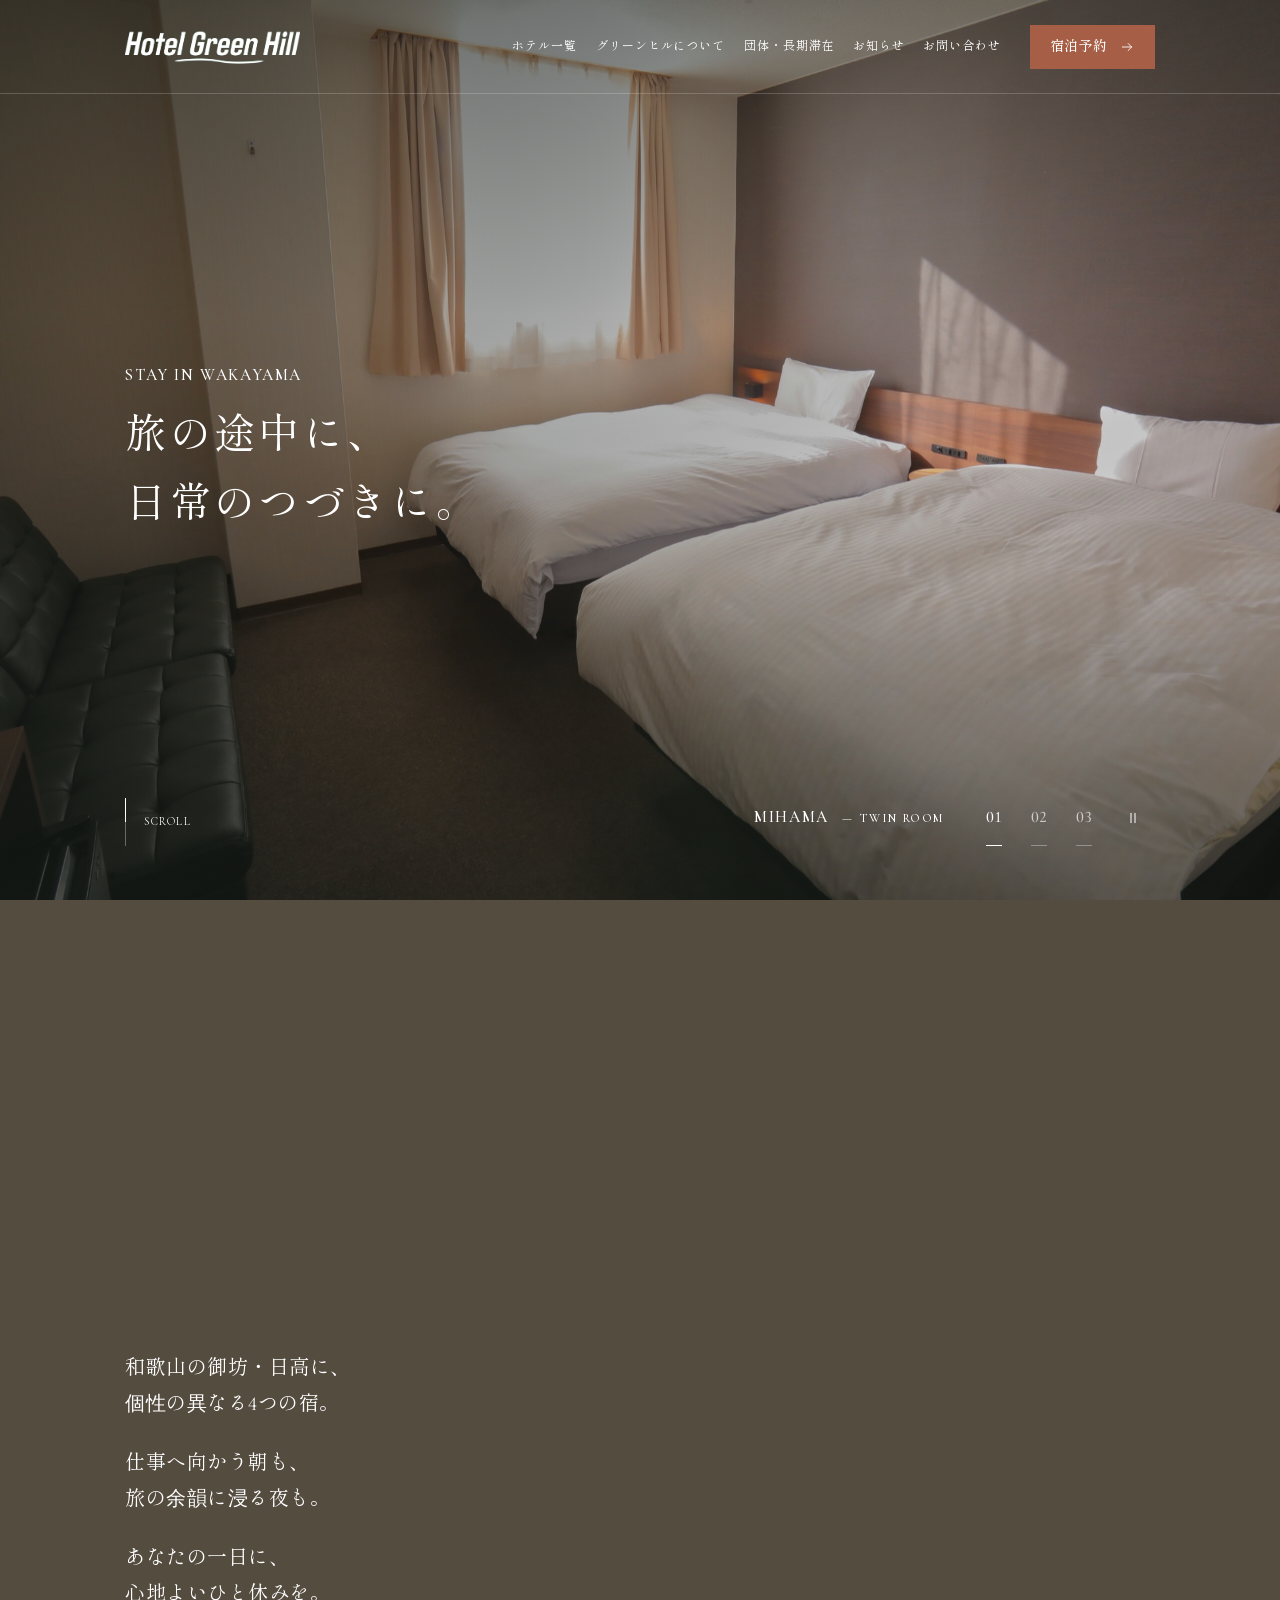
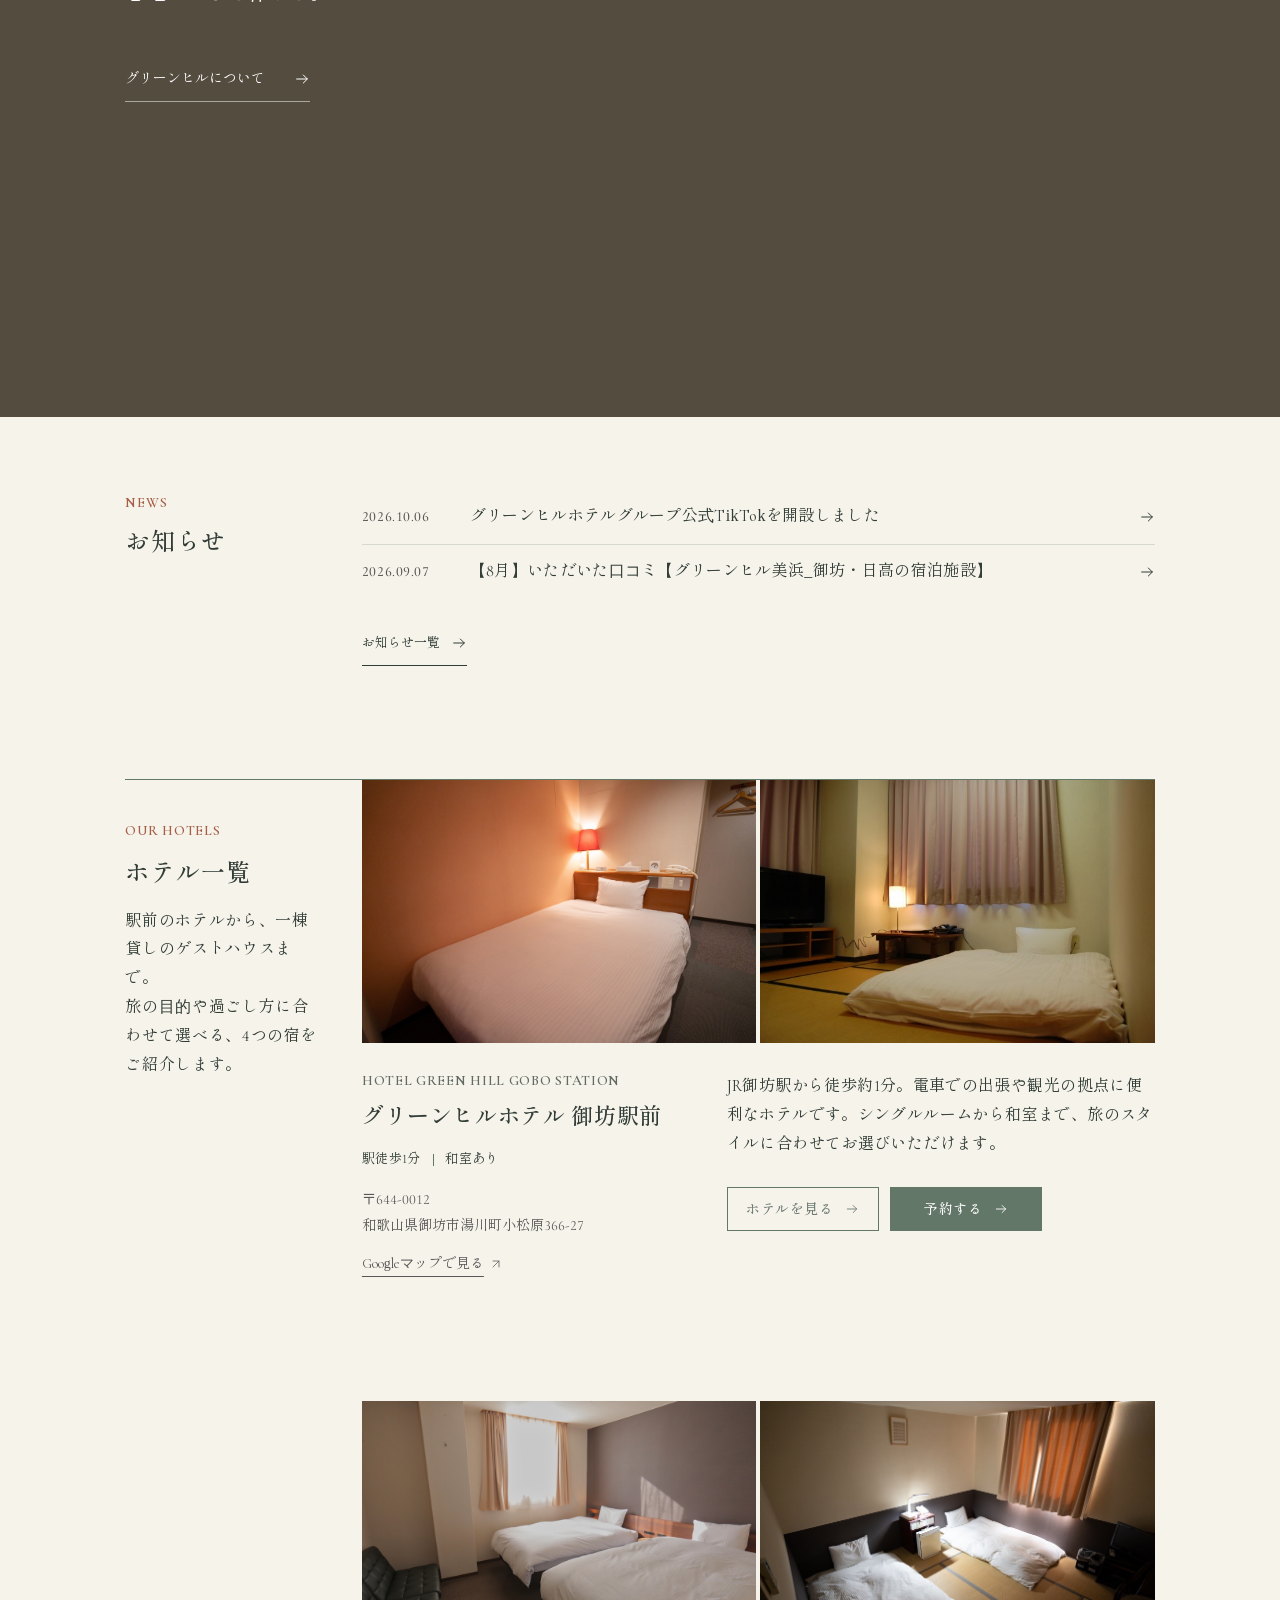
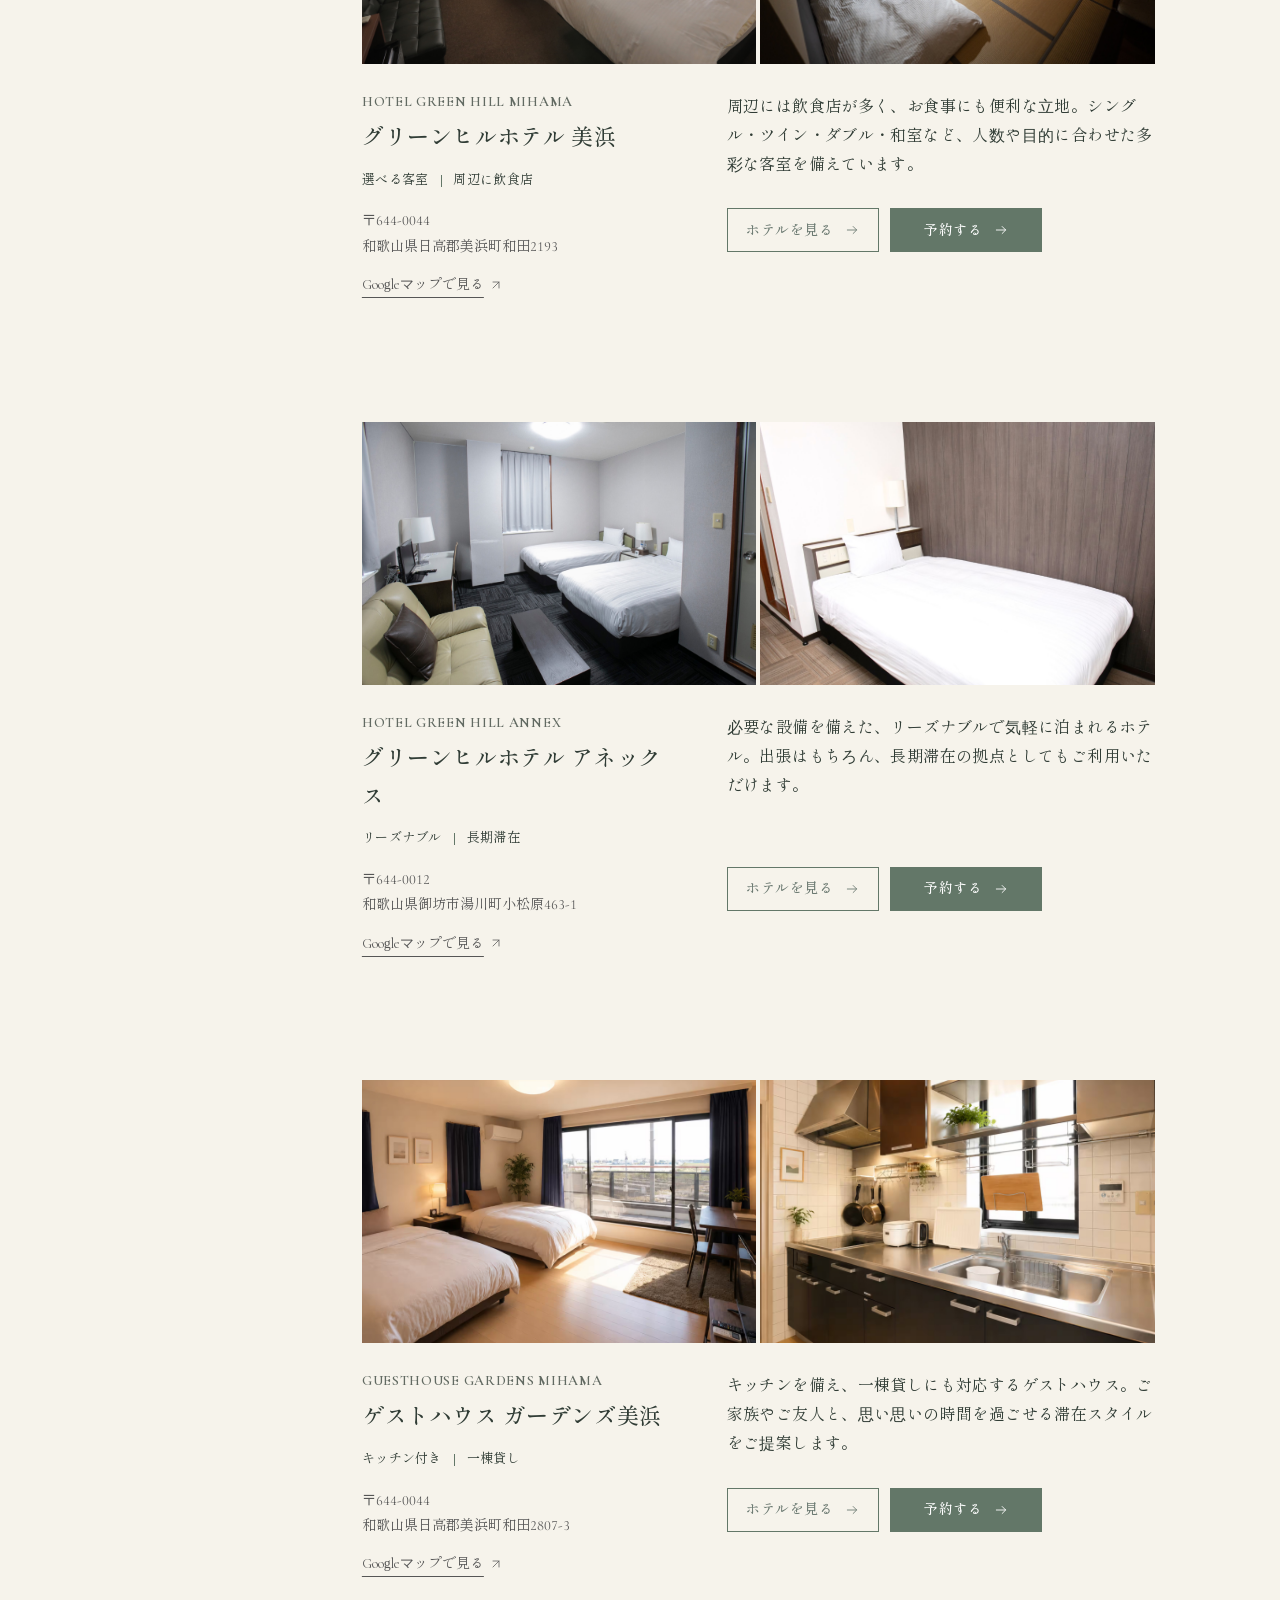
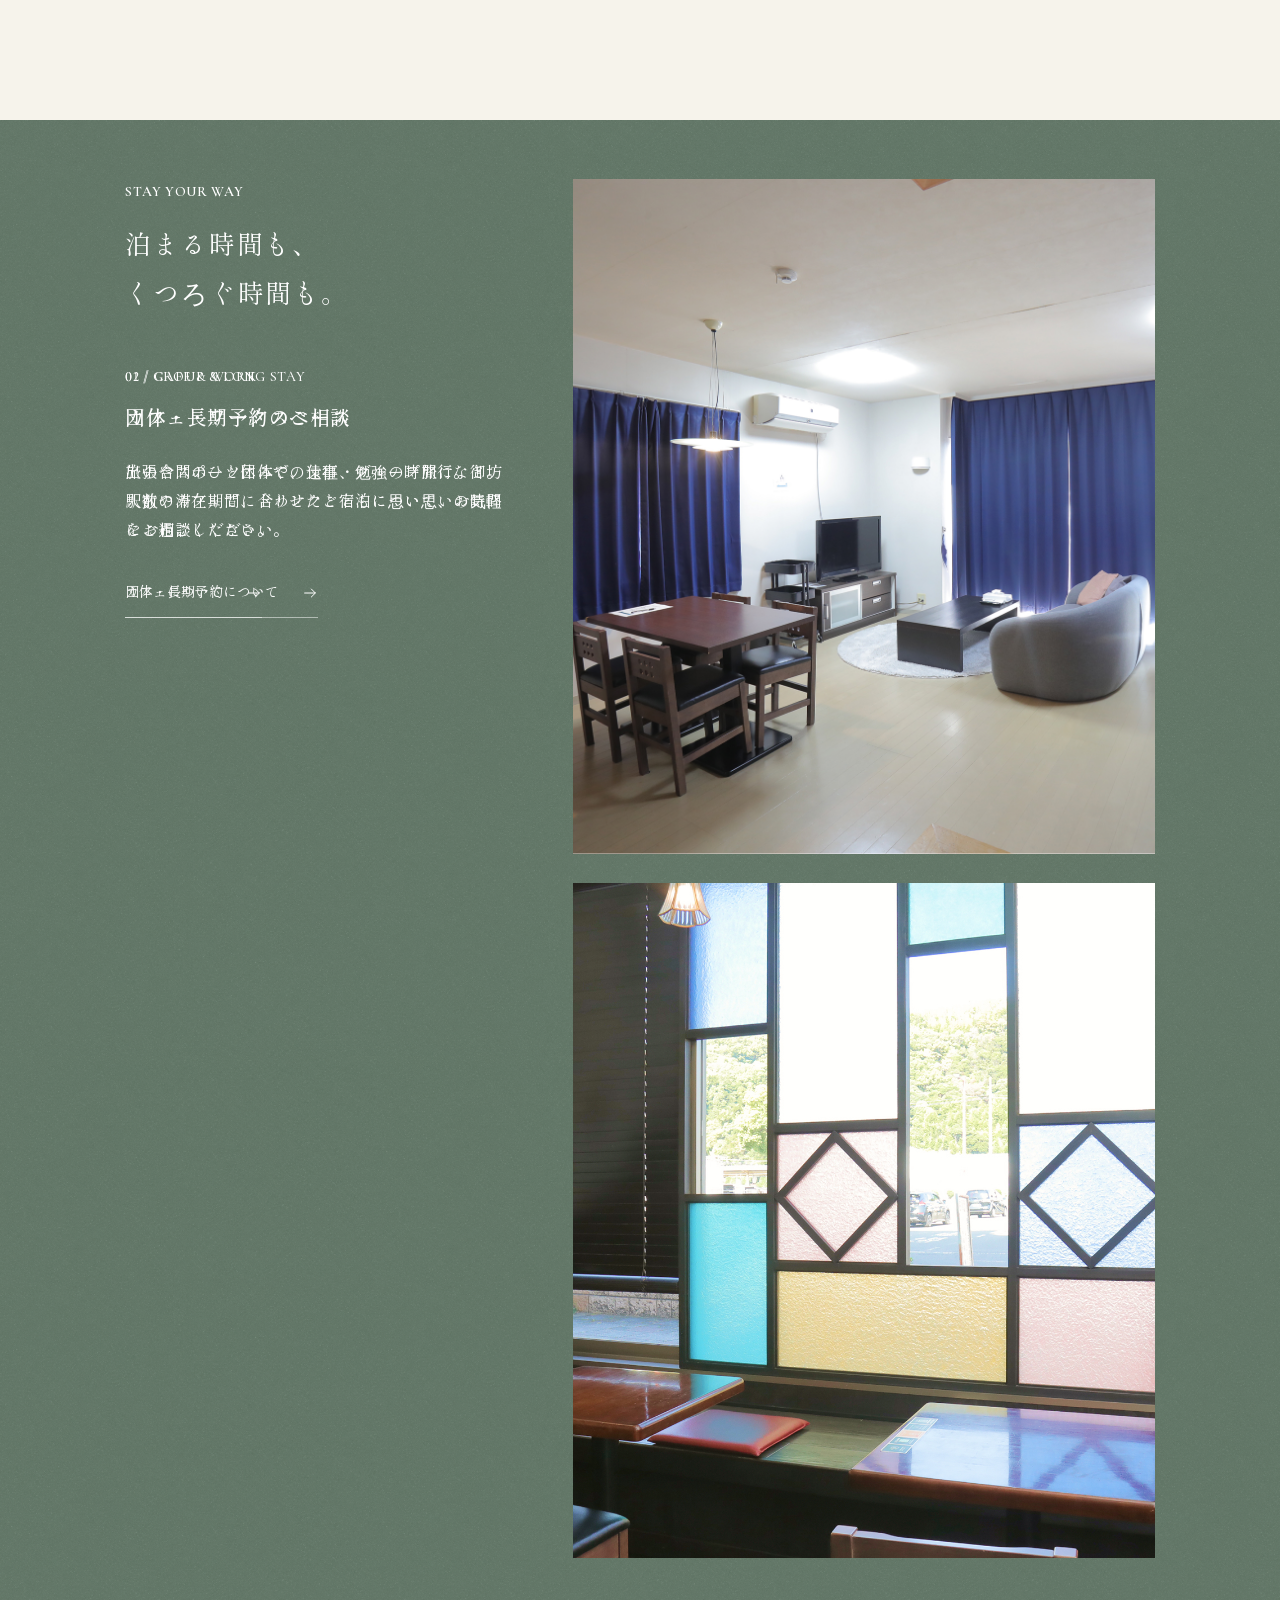
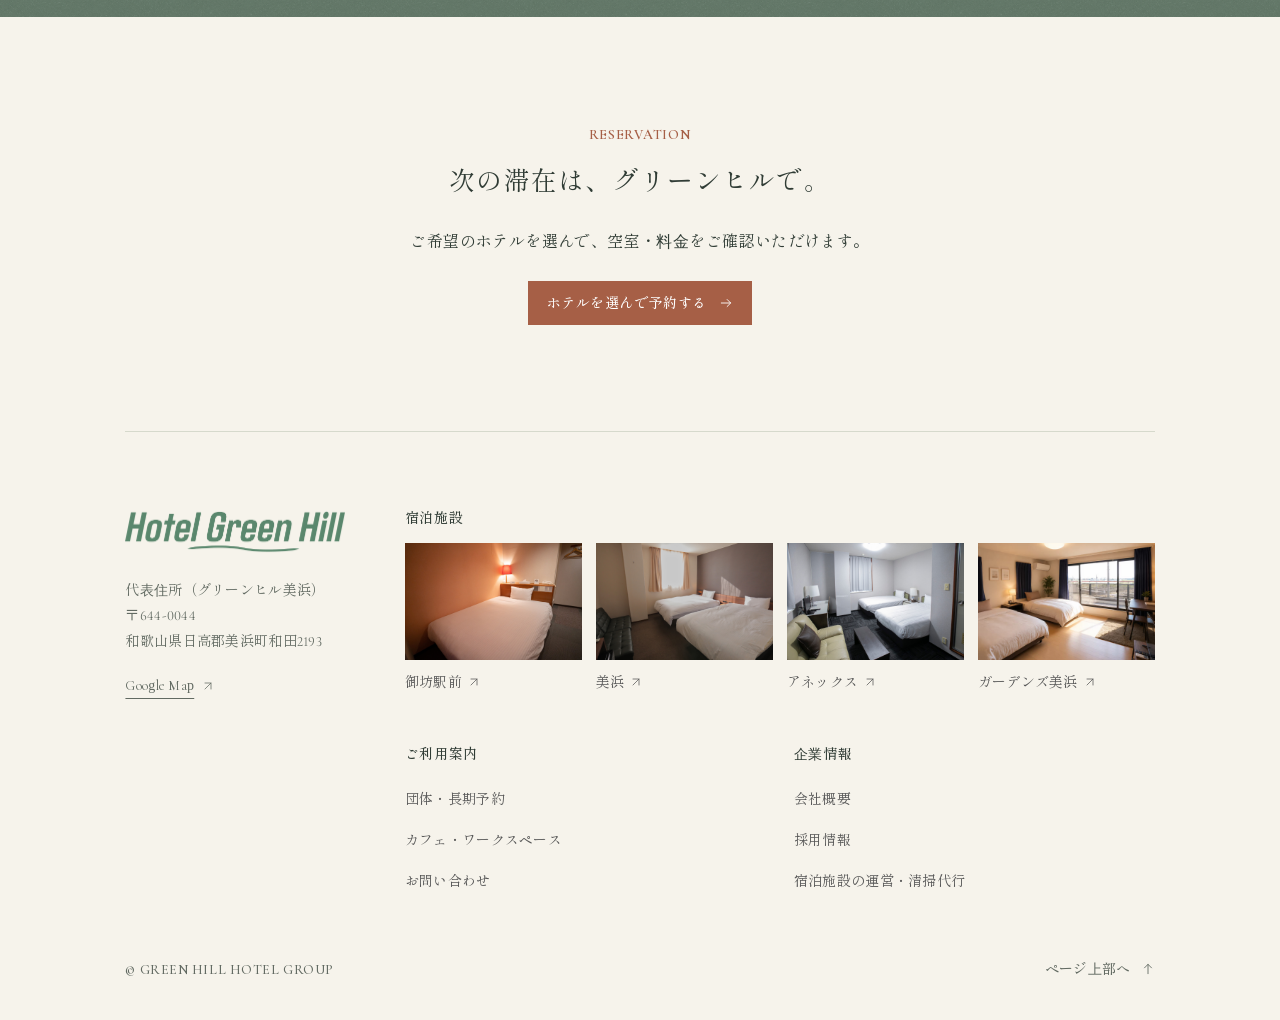
==== commit 9640bc14: "名前変更" ====
--- a/index.html
+++ b/index.html
@@ -1,4 +1,4 @@
-<!doctype html>
+<!DOCTYPE html>
 <html lang="ja">
 <head>
   <meta charset="utf-8">
--- a/style.css
+++ b/style.css
@@ -13,13 +13,25 @@
   --english: "Cormorant Garamond", "Baskerville", "Shippori Mincho", "Times New Roman", serif;
   --body-size: 16px;
   --body-leading: 1.8;
-  --content-width: 80%;
   --content-max: 1200px;
-  --content-gutter: max(10%, calc((100% - var(--content-max)) / 2));
-  --section-heading-width: 200px;
-  --section-column-gap: 48px;
+  /* Fluid spacing from small phones to desktop; capped to keep the layout calm. */
+  /* Gutters: about 22px at 390px and 144px at 1440px; never below 18px. */
+  --page-gutter: clamp(18px, calc(11.62vw - 23.32px), 144px);
+  --content-gutter: max(var(--page-gutter), calc((100% - var(--content-max)) / 2));
+  --content-width: calc(100% - 2 * var(--content-gutter));
+  --space-small: clamp(8px, calc(.357vw + 6.857px), 12px);
+  --space-medium: clamp(16px, calc(.714vw + 13.714px), 24px);
+  --space-large: clamp(24px, calc(2.143vw + 17.143px), 48px);
+  --space-layout: clamp(32px, calc(2.857vw + 22.857px), 64px);
+  --space-heading: clamp(24px, calc(1.429vw + 19.429px), 40px);
+  --space-section: clamp(48px, calc(2.857vw + 38.857px), 80px);
+  --space-section-large: clamp(64px, calc(4.286vw + 50.286px), 112px);
+  --space-hotel: clamp(56px, calc(6.161vw + 36.285px), 125px);
+  --section-heading-width: clamp(170px, calc(5.1vw + 126.6px), 200px);
+  --section-column-gap: var(--space-large);
+  --dialog-gutter: clamp(14px, 1.389vw, 20px);
   --action-height: 44px;
-  --hotel-button-width: 154px;
+  --hotel-button-width: clamp(140px, calc(1.25vw + 136px), 154px);
   --reveal-duration: .6s;
   --photo-reveal-duration: .85s;
   --reveal-distance: 10px;
@@ -60,11 +72,11 @@
 .en { font-family: var(--english); }
 .brand > span, .hero-location, .hero-pagination, .slide-buttons, .hotel-name-en, .stay-link small, .news-item time, .footer-bottom, .reservation-hotels small { font-family: var(--english); font-weight: 500; }
 .hero-pagination, .news-item time, .hotel-address, .reservation-hotels small { font-variant-numeric: lining-nums tabular-nums; }
-.text-link { display: inline-flex; align-items: center; justify-content: space-between; gap: 32px; padding-block: 12px; border-bottom: 1px solid var(--ink); font-size: 13px; line-height: 1.6; transition: color .2s, border-color .2s; }
+.text-link { display: inline-flex; align-items: center; justify-content: space-between; gap: clamp(16px, 2.222vw, 32px); padding-block: var(--space-small); border-bottom: 1px solid var(--ink); font-size: 13px; line-height: 1.6; transition: color .2s, border-color .2s; }
 .text-link:hover { color: var(--accent); border-color: var(--accent); }
 
 /* Shared action-button geometry keeps Japanese labels and SVG arrows on one centered line. */
-.reserve-button, .hotel-button, .contact-reserve { display: inline-flex; align-items: center; justify-content: center; gap: 14px; height: var(--action-height); min-height: var(--action-height); padding: 0 20px; border: 1px solid transparent; font-size: 14px; font-weight: 500; letter-spacing: .04em; white-space: nowrap; vertical-align: middle; transition: background .2s, border-color .2s; }
+.reserve-button, .hotel-button, .contact-reserve { display: inline-flex; align-items: center; justify-content: center; gap: clamp(8px, .972vw, 14px); height: var(--action-height); min-height: var(--action-height); padding: 0 clamp(12px, 1.389vw, 20px); border: 1px solid transparent; font-size: 14px; font-weight: 500; letter-spacing: .04em; white-space: nowrap; vertical-align: middle; transition: background .2s, border-color .2s; }
 .reserve-button > .icon, .hotel-button > .icon, .contact-reserve > .icon, .back-top .icon { width: 14px; height: 14px; }
 .hotel-map > .icon, .footer-map .icon, .footer-column .icon { width: 12px; height: 12px; }
 .reserve-button, .contact-reserve { background: var(--accent); color: white; }
@@ -85,16 +97,16 @@
 @keyframes opening-curtain-out { to { transform: translateY(-100%); } }
 
 /* The header sits on top of the photograph, then becomes cream on scroll. */
-.header { --scrolled-height: 86px; position: fixed; inset: 0 0 auto; height: 80px; display: flex; align-items: center; gap: 32px; padding-inline: var(--content-gutter); color: white; z-index: 30; border-bottom: 1px solid #ffffff30; transition: background .3s, color .3s, height .3s, border-color .3s; }
+.header { --scrolled-height: 86px; position: fixed; inset: 0 0 auto; height: 80px; display: flex; align-items: center; gap: clamp(8px, 2.222vw, 32px); padding-inline: var(--content-gutter); color: white; z-index: 30; border-bottom: 1px solid #ffffff30; transition: background .3s, color .3s, height .3s, border-color .3s; }
 .brand { position: relative; display: block; width: 180px; flex-shrink: 0; }
 .brand img { width: 100%; height: 49px; object-fit: contain; transition: opacity .3s; }
 .brand-dark { opacity: 0; }
 .brand-light { position: absolute; top: 0; left: 0; }
-.desktop-nav { display: flex; gap: 40px; margin-left: auto; align-items: center; }
+.desktop-nav { display: flex; gap: clamp(12px, calc(2.63vw - 15.16px), 40px); margin-left: auto; align-items: center; }
 .desktop-nav a { font-size: 14px; letter-spacing: .08em; padding-block: 14px; white-space: nowrap; transition: color .25s ease, opacity .25s ease, transform .25s ease; }
 .desktop-nav a:hover { color: var(--cream); opacity: .72; transform: translateY(-2px); }
 .header.is-scrolled .desktop-nav a:hover { color: var(--sage-text); opacity: 1; }
-.header-actions { display: flex; align-items: center; gap: 24px; }
+.header-actions { display: flex; align-items: center; gap: clamp(6px, calc(1.607vw + .857px), 24px); }
 .reserve-button { flex-shrink: 0; width: 132px; }
 .menu-button { display: none; width: 40px; height: var(--action-height); border: 0; background: transparent; padding: 10px 6px; }
 .menu-button span { display: block; height: 1px; background: currentColor; margin: 7px 0; }
@@ -116,26 +128,26 @@
 .hero-shade { background: linear-gradient(180deg, #151c185c 0%, transparent 35%), linear-gradient(90deg, #191f1a70, #191f1a10 75%), linear-gradient(0deg, #161d1966, transparent 36%); }
 .hero-shade::after { content: ""; position: absolute; inset: 0; background: #101b15; opacity: var(--hero-dim); }
 .hero-heading { position: absolute; left: var(--content-gutter); right: var(--content-gutter); bottom: 40%; transition: opacity .5s, transform .5s; }
-.hero-eyebrow { margin-bottom: 12px; font-family: var(--english); font-size: 16px; font-weight: 500; line-height: 1.8; letter-spacing: .1em; }
+.hero-eyebrow { margin-bottom: var(--space-small); font-family: var(--english); font-size: 16px; font-weight: 500; line-height: 1.8; letter-spacing: .1em; }
 .hero h1 { font-family: var(--serif); font-size: clamp(32px, 3.2vw, 46px); font-weight: 400; letter-spacing: .08em; line-height: 1.7; }
 .hero.is-past-opening .hero-heading, .hero.is-past-opening .hero-bottom { opacity: 0; transform: translateY(-12px); pointer-events: none; }
 .hero-introduction { position: relative; z-index: 1; min-height: 100svh; padding-top: clamp(320px, 50svh, 600px); padding-bottom: clamp(240px, 35svh, 420px); }
 .hero-introduction-copy { width: min(100%, 480px); text-align: left; }
 .hero-subtitle { font-size: 20px; line-height: var(--body-leading); letter-spacing: .025em; }
-.hero-subtitle + .hero-subtitle { margin-top: 24px; }
-.hero-introduction-copy .text-link { margin-top: 48px; border-color: #ffffff80; font-size: 14px; }
+.hero-subtitle + .hero-subtitle { margin-top: var(--space-medium); }
+.hero-introduction-copy .text-link { margin-top: var(--space-large); border-color: #ffffff80; font-size: 14px; }
 .hero-introduction-copy .text-link:hover { color: white; border-color: white; }
 .hero-location { position: absolute; right: var(--content-gutter); top: 41%; writing-mode: vertical-rl; font-size: 20px; letter-spacing: .1em; }
 .hero-location > span { margin-block: 14px; }
 .hero-bottom { position: absolute; bottom: 6%; left: var(--content-gutter); pointer-events: auto; transition: opacity .5s, transform .5s; }
-.scroll-link { display: flex; align-items: center; gap: 20px; font-family: var(--english); font-size: 11px; letter-spacing: .14em; }
+.scroll-link { display: flex; align-items: center; gap: clamp(12px, 1.389vw, 20px); font-family: var(--english); font-size: 11px; letter-spacing: .14em; }
 .scroll-line { position: relative; width: 1px; height: 48px; background: #ffffff55; }
 .scroll-line::after { content: ""; position: absolute; left: 0; top: 0; width: 1px; height: 24px; background: white; animation: scroll-down 2.5s ease-in-out infinite; }
 @keyframes scroll-down { 0% { transform: translateY(0); } 75%,100% { transform: translateY(24px); } }
-.hero-pagination { display: flex; align-items: center; gap: 36px; }
+.hero-pagination { display: flex; align-items: center; gap: clamp(20px, 2.5vw, 36px); }
 .hero-pagination p { font-size: 16px; letter-spacing: .1em; }
 .hero-pagination p > span { font-size: 12px; margin-left: 8px; }
-.slide-buttons { display: flex; gap: 10px; }
+.slide-buttons { display: flex; gap: clamp(3px, .694vw, 10px); }
 .slide-buttons button { color: #ffffffae; border: 0; background: transparent; font-size: 16px; padding: 14px 10px; position: relative; }
 .slide-buttons button::after { content: ""; position: absolute; bottom: 0; left: 10px; right: 10px; height: 1px; background: #ffffff55; transition: background .3s; }
 .slide-buttons button.is-active { color: white; }
@@ -145,36 +157,36 @@
 .slide-buttons .hero-playback::after { display: none; }
 .hero-playback > .icon { width: 16px; height: 16px; }
 
-.hotels { padding-block: 72px 80px; }
+.hotels { padding-block: clamp(48px, calc(2.143vw + 41.143px), 72px) var(--space-section); }
 .hotels-layout, .news { display: grid; grid-template-columns: var(--section-heading-width) minmax(0, 1fr); gap: var(--section-column-gap); }
 .hotels-layout { align-items: start; border-top: 1px solid var(--sage); }
-.hotels-heading { position: sticky; top: 120px; width: 100%; padding-top: 40px; }
+.hotels-heading { position: sticky; top: 120px; width: 100%; padding-top: var(--space-heading); }
 .hotels-heading h2 { font-family: var(--serif); font-weight: 500; font-size: 24px; line-height: 1.7; letter-spacing: .05em; }
-.hotels-heading .eyebrow { color: var(--accent); margin-bottom: 8px; }
+.hotels-heading .eyebrow { color: var(--accent); margin-bottom: var(--space-small); }
 .section-title { font-family: var(--english); font-size: clamp(28px, 2.5vw, 36px); line-height: 1.2; letter-spacing: -.02em; font-weight: 400; }
-.section-title > span { display: block; font-family: var(--serif); letter-spacing: .07em; margin-top: 24px; }
-.hotels-lead { margin-top: 12px; letter-spacing: .04em; }
+.section-title > span { display: block; font-family: var(--serif); letter-spacing: .07em; margin-top: var(--space-medium); }
+.hotels-lead { margin-top: var(--space-small); letter-spacing: .04em; }
 .hotels-lead > span { display: block; }
 /* Two photos above; hotel identity/location on the left, copy/actions on the right. */
-.hotel { display: block; width: 100%; margin-top: 125px; }
+.hotel { display: block; width: 100%; margin-top: var(--space-hotel); }
 .hotel:first-of-type { margin-top: 0; }
-.hotel-info { display: grid; grid-template-columns: 40% 54%; grid-template-rows: auto auto; gap: 18px 6%; margin-top: 26px; }
+.hotel-info { display: grid; grid-template-columns: 40% 54%; grid-template-rows: auto auto; gap: clamp(12px, 1.25vw, 18px) 6%; margin-top: clamp(20px, calc(.536vw + 18.286px), 26px); }
 .hotel-heading { grid-column: 1; grid-row: 1; }
 .hotel-body { grid-column: 2; grid-row: 1; padding-top: 4px; }
 .hotel-location { grid-column: 1; grid-row: 2; }
 .hotel-name-en { color: var(--muted); font-size: 14px; font-weight: 600; line-height: 1.8; letter-spacing: .05em; margin-bottom: 6px; }
 .hotel-name { font-family: var(--serif); font-weight: 500; font-size: 22px; line-height: 1.7; letter-spacing: .03em; overflow-wrap: anywhere; }
-.hotel-features { display: flex; flex-wrap: wrap; align-items: center; row-gap: 6px; margin-top: 12px; font-size: 13px; line-height: 1.8; letter-spacing: .025em; }
+.hotel-features { display: flex; flex-wrap: wrap; align-items: center; row-gap: 6px; margin-top: var(--space-small); font-size: 13px; line-height: 1.8; letter-spacing: .025em; }
 .hotel-features li { position: relative; white-space: nowrap; }
-.hotel-features li + li { margin-inline-start: 14px; padding-inline-start: 14px; }
+.hotel-features li + li { margin-inline-start: clamp(10px, .972vw, 14px); padding-inline-start: clamp(10px, .972vw, 14px); }
 .hotel-features li + li::before { content: ""; position: absolute; left: 0; top: 50%; width: 1px; height: 12px; background: var(--sage); transform: translateY(-50%); }
 .hotel-description { color: var(--ink); }
 .hotel-address { font-size: 14px; font-style: normal; line-height: 1.8; color: var(--text-gray); }
 .hotel-address > span { display: block; }
 .hotel-map { display: inline-flex; align-items: center; gap: 6px; min-height: var(--action-height); margin-top: 4px; padding-block: 5px; color: var(--text-gray); font-size: 14px; line-height: 1.8; text-decoration: underline; text-underline-offset: 8px; transition: color .2s; }
 .hotel-map:hover { color: var(--accent); }
-.hotel-links { grid-column: 2; grid-row: 2; align-self: start; display: flex; align-items: center; gap: 12px; min-width: 0; }
-.hotel-button { flex: 1 1 0; width: var(--hotel-button-width); max-width: var(--hotel-button-width); min-width: 0; padding-inline: 16px; gap: 12px; background: var(--cream); border-color: var(--sage); color: var(--sage-text); }
+.hotel-links { grid-column: 2; grid-row: 2; align-self: start; display: flex; align-items: center; gap: var(--space-small); min-width: 0; }
+.hotel-button { flex: 1 1 0; width: var(--hotel-button-width); max-width: var(--hotel-button-width); min-width: 0; padding-inline: clamp(10px, 1.111vw, 16px); gap: var(--space-small); background: var(--cream); border-color: var(--sage); color: var(--sage-text); }
 .hotel-button:hover { background: #ecefe7; }
 .hotel-button-reserve { background: var(--sage); color: white; }
 .hotel-button-reserve:hover { background: #74877c; border-color: #74877c; }
@@ -183,21 +195,21 @@
 .hotel-gallery a { display: block; }
 .hotel-gallery img { width: 100%; height: auto; aspect-ratio: 1.5; object-fit: cover; object-position: center; }
 
-.stay { margin-top: 64px; background-color: #687a6d; background-image: linear-gradient(#4f6757a6, #4f6757a6), url("assets/textures/sage-grain.png"); background-position: center; background-size: auto, 375px 375px; background-repeat: repeat; color: white; }
-.stay-layout { display: grid; grid-template-columns: minmax(0, 2fr) minmax(0, 3fr); align-items: start; gap: clamp(32px, 4vw, 64px); padding-block: clamp(32px, 4vw, 64px); }
-.stay-panel > .eyebrow { margin-bottom: 20px; }
+.stay { margin-top: clamp(24px, calc(3.571vw + 12.571px), 64px); background-color: #687a6d; background-image: linear-gradient(#4f6757a6, #4f6757a6), url("assets/textures/sage-grain.png"); background-position: center; background-size: auto, 375px 375px; background-repeat: repeat; color: white; }
+.stay-layout { display: grid; grid-template-columns: minmax(0, 2fr) minmax(0, 3fr); align-items: start; gap: var(--space-layout); padding-block: var(--space-layout); }
+.stay-panel > .eyebrow { margin-bottom: clamp(14px, 1.389vw, 20px); }
 .stay-panel h2 { font-family: var(--serif); font-size: clamp(22px, 2vw, 28px); font-weight: 400; letter-spacing: .07em; line-height: 1.9; }
 .stay-details { display: none; }
-.stay-services { display: grid; gap: 32px; }
+.stay-services { display: grid; gap: clamp(24px, 2.222vw, 32px); }
 .stay-photo { overflow: hidden; }
 .stay-photo > img { width: 100%; height: auto; aspect-ratio: 660 / 560; object-fit: cover; }
 .stay-photo-group > img { object-position: 32% center; }
 .stay-photo-cafe > img { object-position: center 70%; }
-.stay-service > .stay-copy { margin-top: 28px; }
-.stay-copy-eyebrow { font-family: var(--english); font-size: 14px; line-height: 1.8; font-weight: 500; letter-spacing: .06em; margin-bottom: 10px; }
+.stay-service > .stay-copy { margin-top: clamp(20px, 1.944vw, 28px); }
+.stay-copy-eyebrow { font-family: var(--english); font-size: 14px; line-height: 1.8; font-weight: 500; letter-spacing: .06em; margin-bottom: var(--space-small); }
 .stay-copy h3 { font-size: 20px; font-weight: 500; line-height: 1.8; letter-spacing: .025em; }
-.stay-description { margin-top: 18px; }
-.stay-link { display: flex; align-items: center; justify-content: space-between; width: fit-content; max-width: 100%; gap: 24px; border-bottom: 1px solid #ffffff80; margin-top: 24px; padding-block: 12px; font-size: 14px; line-height: 1.8; }
+.stay-description { margin-top: var(--space-medium); }
+.stay-link { display: flex; align-items: center; justify-content: space-between; width: fit-content; max-width: 100%; gap: var(--space-medium); border-bottom: 1px solid #ffffff80; margin-top: var(--space-medium); padding-block: var(--space-small); font-size: 14px; line-height: 1.8; }
 .stay-link:hover { border-color: currentColor; }
 .stay-link:focus-visible { outline-color: white; }
 .stay-link > .icon { transition: transform .2s; }
@@ -205,42 +217,42 @@
 /* Text stays on the left; the photographs follow the normal page scroll. */
 @media (min-width: 851px) and (min-height: 700px) {
   .stay.is-enhanced .stay-panel { position: sticky; top: max(116px, calc((100svh - var(--stay-panel-height, 480px)) / 2)); }
-  .stay.is-enhanced .stay-details { display: grid; margin-top: 48px; }
+  .stay.is-enhanced .stay-details { display: grid; margin-top: var(--space-large); }
   .stay-details > .stay-copy { grid-area: 1 / 1; opacity: 0; visibility: hidden; transform: translateY(8px); transition: opacity .3s ease, transform .3s ease, visibility 0s .3s; }
   .stay-details > .stay-copy.is-active { opacity: 1; visibility: visible; transform: none; transition-delay: 0s; }
   .stay.is-enhanced .stay-service > .stay-copy { display: none; }
   .stay.is-enhanced .stay-photo > img { aspect-ratio: auto; height: clamp(560px, 75svh, 760px); }
 }
 
-.news { padding-block: 80px 48px; }
+.news { padding-block: clamp(28px, calc(4.643vw + 13.143px), 80px) var(--space-large); }
 .news-heading .eyebrow { color: var(--accent); font-size: 14px; margin-bottom: 6px; }
 .news-heading h2 { font-size: 24px; line-height: 1.8; font-weight: 500; letter-spacing: .05em; }
-.news-more { display: flex; width: fit-content; margin-top: 20px; padding-block: 8px; gap: 18px; }
-.news-item { display: grid; grid-template-columns: 90px minmax(0, 1fr) 16px; gap: 20px; padding-block: 14px; align-items: center; }
+.news-more { display: flex; width: fit-content; margin-top: var(--space-medium); padding-block: var(--space-small); gap: var(--space-small); }
+.news-item { display: grid; grid-template-columns: 90px minmax(0, 1fr) 16px; gap: clamp(12px, 1.389vw, 20px); padding-block: clamp(12px, .972vw, 14px); align-items: center; }
 .news-item + .news-item { border-top: 1px solid var(--line); }
 .news-item time { color: var(--text-gray); font-size: 14px; letter-spacing: .04em; }
 .news-item h3 { grid-column: 2; font-weight: 400; letter-spacing: .02em; }
 .news-item > .icon { grid-column: 3; justify-self: end; }
 .news-item:hover h3 { color: var(--accent); }
-.contact { padding-block: 112px; display: flex; flex-direction: column; align-items: center; text-align: center; }
+.contact { padding-block: var(--space-section-large); display: flex; flex-direction: column; align-items: center; text-align: center; }
 .contact-copy { width: 100%; }
-.contact .eyebrow { color: var(--accent); margin-bottom: 16px;}
+.contact .eyebrow { color: var(--accent); margin-bottom: var(--space-small); }
 .contact h2 { font-family: var(--serif); font-weight: 400; letter-spacing: .05em; font-size: clamp(24px, 2vw, 28px); line-height: 1.8; }
 .contact h2 > span { display: inline-block; }
-.contact-description { max-width: 520px; margin: 24px auto 0; }
+.contact-description { max-width: 520px; margin: var(--space-medium) auto 0; }
 .contact-description > span { display: inline-block; }
-.contact > .contact-reserve { margin-top: 28px; max-width: 100%; }
-.footer { position: relative; padding-block: 80px 32px; color: var(--ink); font-size: 14px; }
+.contact > .contact-reserve { margin-top: clamp(20px, 1.944vw, 28px); max-width: 100%; }
+.footer { position: relative; padding-block: var(--space-section) clamp(24px, 2.222vw, 32px); color: var(--ink); font-size: 14px; }
 .footer::before { content: ""; position: absolute; top: 0; left: var(--content-gutter); right: var(--content-gutter); border-top: 1px solid var(--line); pointer-events: none; }
-.footer-layout { display: grid; grid-template-columns: 220px minmax(0, 1fr); align-items: start; gap: 64px; }
+.footer-layout { display: grid; grid-template-columns: 220px minmax(0, 1fr); align-items: start; gap: var(--space-layout); }
 .footer-brand { display: block; width: 220px; }
 .footer-brand img { width: 100%; }
-.footer-address { margin-top: 24px; color: var(--muted); font-size: 14px; line-height: var(--body-leading); font-style: normal; letter-spacing: .02em; }
+.footer-address { margin-top: var(--space-medium); color: var(--muted); font-size: 14px; line-height: var(--body-leading); font-style: normal; letter-spacing: .02em; }
 .footer-address p > span { display: block; }
 .footer-map { display: inline-flex; align-items: center; gap: 8px; margin-top: 10px; padding-block: 8px; min-height: var(--action-height); font-family: var(--english); font-size: 14px; text-decoration: underline; text-underline-offset: 8px; }
-.footer-hotels-grid { display: grid; grid-template-columns: repeat(4, minmax(0, 1fr)); gap: 16px; }
-.footer-secondary { display: grid; grid-template-columns: repeat(2, minmax(0, 1fr)); gap: 32px; margin-top: 40px; }
-.footer-column h2 { margin-bottom: 14px; font-size: 14px; font-weight: 500; line-height: 1.8; letter-spacing: .04em; }
+.footer-hotels-grid { display: grid; grid-template-columns: repeat(4, minmax(0, 1fr)); gap: clamp(12px, 1.111vw, 16px); }
+.footer-secondary { display: grid; grid-template-columns: repeat(2, minmax(0, 1fr)); gap: clamp(20px, 2.222vw, 32px); margin-top: var(--space-heading); }
+.footer-column h2 { margin-bottom: var(--space-small); font-size: 14px; font-weight: 500; line-height: 1.8; letter-spacing: .04em; }
 .footer-column a { display: inline-flex; align-items: center; gap: 6px; max-width: 100%; padding-block: 8px; font-size: 14px; line-height: var(--body-leading); letter-spacing: .02em; vertical-align: top; transition: color .2s; color: var(--text-gray); }
 .footer-column .footer-hotel-link { display: block; padding: 0; }
 .footer-hotel-photo { display: block; aspect-ratio: 3 / 2; overflow: hidden; }
@@ -249,11 +261,11 @@
 .footer-link-phrase { display: inline-block; }
 .footer-column a:hover, .footer-map:hover, .back-top:hover { color: var(--accent); text-decoration: underline; text-underline-offset: 5px; }
 .footer a:focus-visible { outline-color: var(--accent); }
-.footer-bottom { display: flex; justify-content: space-between; align-items: center; gap: 24px; margin-top: 48px; color: var(--muted); font-size: 14px; line-height: 1.8; letter-spacing: .04em; }
+.footer-bottom { display: flex; justify-content: space-between; align-items: center; gap: var(--space-medium); margin-top: var(--space-large); color: var(--muted); font-size: 14px; line-height: 1.8; letter-spacing: .04em; }
 .footer-bottom small { font-size: inherit; }
 .back-top { display: inline-flex; align-items: center; gap: 10px; padding-block: 10px; min-height: var(--action-height); flex-shrink: 0; font-family: var(--serif); font-size: 14px; letter-spacing: .02em; transition: color .2s; }
 
-dialog { border: 0; color: var(--ink); background: var(--cream); margin: auto; max-height: calc(100svh - 40px); padding: 60px; width: min(760px, calc(100% - 40px)); overflow-y: auto; }
+dialog { border: 0; color: var(--ink); background: var(--cream); margin: auto; max-height: calc(100svh - 2 * var(--dialog-gutter)); padding: clamp(48px, calc(1.071vw + 44.571px), 60px) clamp(22px, calc(3.393vw + 11.143px), 60px) clamp(28px, calc(2.857vw + 18.857px), 60px); width: min(760px, calc(100% - 2 * var(--dialog-gutter))); overflow-y: auto; }
 dialog::backdrop { background: #17271dd4; backdrop-filter: blur(5px); }
 dialog.is-opening { animation: dialog-open .48s var(--motion-ease) 40ms both; }
 dialog.is-opening::backdrop { animation: dialog-backdrop-open .36s ease-out both; }
@@ -288,78 +300,69 @@
   from { opacity: 0; transform: translateY(7px); }
   to { opacity: 1; transform: none; }
 }
-.dialog-close { position: absolute; top: 15px; right: 20px; display: grid; place-items: center; background: transparent; border: 0; width: 44px; height: var(--action-height); }
+.dialog-close { position: absolute; top: clamp(10px, 1.042vw, 15px); right: var(--dialog-gutter); display: grid; place-items: center; background: transparent; border: 0; width: 44px; height: var(--action-height); }
 .dialog-close .icon { width: 22px; height: 22px; }
-.reservation-dialog .eyebrow { color: var(--accent); margin-bottom: 24px; }
+.reservation-dialog .eyebrow { color: var(--accent); margin-bottom: var(--space-medium); }
 .reservation-dialog h2 { font-family: var(--serif); font-weight: 400; font-size: 24px; letter-spacing: .05em; }
-.dialog-description { margin-top: 18px; }
-.reservation-hotels { margin-top: 35px; }
-.reservation-hotels > a { display: grid; grid-template-columns: 100px 1fr auto; align-items: center; gap: 22px; padding-block: 16px; border-top: 1px solid var(--line); font-size: 14px; line-height: 1.7; }
+.dialog-description { margin-top: var(--space-medium); }
+.reservation-hotels { margin-top: clamp(22px, calc(1.161vw + 18.285px), 35px); }
+.reservation-hotels > a { display: grid; grid-template-columns: 100px 1fr auto; align-items: center; gap: clamp(12px, 1.528vw, 22px); padding-block: clamp(12px, 1.111vw, 16px); border-top: 1px solid var(--line); font-size: 14px; line-height: 1.7; }
 .reservation-hotels > a:last-child { border-bottom: 1px solid var(--line); }
 .reservation-hotels img { width: 100px; height: 70px; object-fit: cover; }
 .reservation-hotels small { display: block; font-size: 12px; color: var(--accent); letter-spacing: .1em; margin-bottom: 5px; }
 .reservation-hotels > a:hover { background: #85958c14; }
-.reservation-note { margin-top: 23px; }
-.menu-dialog { width: min(600px, calc(100% - 28px)); }
-.menu-dialog nav { margin-block: 30px; }
-.menu-dialog nav a { display: block; padding-block: 18px; border-bottom: 1px solid var(--line); font-size: 11px; }
+.reservation-note { margin-top: var(--space-medium); }
+.menu-dialog { width: min(600px, calc(100% - 2 * var(--dialog-gutter))); }
+.menu-dialog nav { margin-block: clamp(20px, 2.083vw, 30px); }
+.menu-dialog nav a { display: block; padding-block: clamp(14px, 1.25vw, 18px); border-bottom: 1px solid var(--line); font-size: 11px; }
 .menu-dialog nav a > span { display: block; font-family: var(--english); font-size: 26px; margin-bottom: 7px; }
 
 @media (max-width: 1350px) {
-  :root { --section-heading-width: 170px; --section-column-gap: 32px; --hotel-button-width: 140px; }
-  .header { height: 94px; gap: 20px; }
+  .header { height: 94px; }
   .brand { width: 175px; }
   .brand img { height: 40px; }
-  .desktop-nav { gap: 18px; }
   .desktop-nav a { font-size: 12px; }
   .reserve-button { width: 125px; }
 }
-@media (max-width: 1100px) { .footer-layout { grid-template-columns: minmax(0, 1fr); gap: 40px; } }
+@media (max-width: 1100px) { .footer-layout { grid-template-columns: minmax(0, 1fr); } }
 @media (min-width: 851px) and (max-width: 1100px) {
-  .hotel-button { padding-inline: 12px; gap: 10px; }
-  .header { gap: 16px; }
   .brand { width: 145px; }
   .brand img { height: 33px; }
   .reserve-button { width: 115px; }
-  .desktop-nav { gap: 12px; }
   .desktop-nav a { font-size: 10px; letter-spacing: .05em; }
 }
 @media (max-width: 850px) {
   :root { --reveal-duration: .5s; --photo-reveal-duration: .65s; --reveal-distance: 8px; }
   .header { height: 86px; }
   .desktop-nav { display: none; }
-  .header-actions { margin-left: auto; gap: 15px; }
+  .header-actions { margin-left: auto; }
   .menu-button { display: block; }
   .hero h1 { font-size: clamp(32px, 4.5vw, 42px); }
-  .hero-pagination { gap: 20px; }
   .hotels-layout { display: block; }
   .hotels-heading { position: static;}
   .hotels-lead > span { display: inline; }
-  .hotels-list { margin-top: 30px; }
-  .hotel { margin-top: 60px; }
-  .hotel-info { display: flex; flex-direction: column; gap: 0; margin-top: 25px; }
-  .hotel-body { padding-top: 0; margin-top: 20px; }
-  .hotel-location { margin-top: 18px; }
-  .hotel-links { align-self: auto; margin-top: 24px; }
+  .hotels-list { margin-top: var(--space-heading); }
+  .hotel-info { display: flex; flex-direction: column; gap: 0; }
+  .hotel-body { padding-top: 0; margin-top: var(--space-medium); }
+  .hotel-location { margin-top: var(--space-medium); }
+  .hotel-links { align-self: auto; margin-top: var(--space-medium); }
   .hotel-gallery { grid-auto-flow: column; grid-template-columns: none; grid-auto-columns: 100%; width: 100%; overflow-x: auto; overscroll-behavior-x: contain; scroll-snap-type: x mandatory; scrollbar-width: none; }
   .hotel-gallery::-webkit-scrollbar { display: none; }
   .hotel-gallery figure { scroll-snap-align: start; }
   .stay-panel h2 { font-size: 24px; }
-  .news { grid-template-columns: minmax(0, 1fr); gap: 16px; padding-block: 32px 24px; }
-  .news-heading { display: flex; align-items: center; gap: 14px; }
+  .news { grid-template-columns: minmax(0, 1fr); gap: var(--space-medium); }
+  .news-heading { display: flex; align-items: center; gap: var(--space-small); }
   .news-heading .eyebrow { margin: 0; }
-  .footer-hotels-grid { grid-template-columns: repeat(2, minmax(0, 1fr)); gap: 20px 16px; }
-  .footer-secondary { column-gap: 24px; }
+  .footer-hotels-grid { grid-template-columns: repeat(2, minmax(0, 1fr)); }
 }
 @media (max-width: 600px) {
-  :root { --body-size: 15px; --body-leading: 1.8; --content-width: calc(100% - 2 * var(--content-gutter)); --content-gutter: 22px; }
+  :root { --body-size: 15px; --body-leading: 1.8; }
   html { scroll-padding-top: 92px; }
   .header, .header.is-scrolled { --scrolled-height: 78px; height: var(--scrolled-height); }
   .brand { width: 142px; }
   .brand img { height: 33px; }
   .brand > span { font-size: 6px; margin-top: 4px; letter-spacing: .12em; }
-  .header-actions { gap: 10px; }
-  .reserve-button { width: 104px; padding-inline: 10px; gap: 10px; font-size: 11px; }
+  .reserve-button { width: 104px; padding-inline: clamp(8px, 1.667vw, 10px); gap: clamp(6px, 1.429vw, 10px); font-size: 11px; }
   .reserve-button > .icon { width: 16px; height: 16px; }
   .menu-button { width: 44px; padding-inline: 9px; }
   .hero { --hero-height: clamp(600px, 100svh, 1000px); }
@@ -372,57 +375,39 @@
   .hero-subtitle { letter-spacing: .03em; }
   .hero-location { top: 24%; font-size: 7px; }
   .hero-bottom, .hero-controls { bottom: 5%; }
-  .scroll-link { font-size: 10px; gap: 13px; align-items: end; }
+  .scroll-link { font-size: 10px; align-items: end; }
   .scroll-line { height: 40px; }
   .hero-pagination { display: block; text-align: right; }
   .hero-pagination p { font-size: 12px; }
   .hero-pagination p > span { display: block; font-size: 10px; margin-top: 5px; }
-  .slide-buttons { justify-content: flex-end; gap: 3px; margin-top: 10px; }
+  .slide-buttons { justify-content: flex-end; margin-top: var(--space-small); }
   .slide-buttons button { font-size: 12px; padding: 12px 9px; min-width: 44px; min-height: var(--action-height); }
-  .hotels { padding-block: 48px 40px; }
   .section-title { font-size: 30px; }
-  .section-title > span { margin-top: 17px; }
   .hotels-heading h2 { font-size: 22px; }
-  .hotels-lead { margin-top: 18px; }
   .hotel-name-en { letter-spacing: .08em; margin-bottom: 8px; }
   .hotel-name { font-size: 19px; letter-spacing: .025em; }
-  .hotel-location { margin-top: 24px; }
-  .hotel-links { margin-top: 20px; gap: 10px; }
-  .hotel-button { padding-inline: 12px; gap: 10px; }
-  .stay { margin-top: 25px; }
-  .stay-layout { padding-block: 36px; }
-  .stay-panel > .eyebrow { margin-bottom: 16px; }
   .stay-copy h3 { font-size: 18px; }
-  .stay-link { gap: 16px; }
-  .news { padding-block: 28px 24px; gap: 12px; }
-  .news-heading { align-items: flex-start; flex-direction: column; gap: 10px; }
+  .news-heading { align-items: flex-start; flex-direction: column; }
   .news-heading h2 { font-size: 22px; }
-  .news-more { font-size: 12px; gap: 10px; }
-  .news-item { grid-template-columns: minmax(0, 1fr) 16px; gap: 4px 14px; }
+  .news-more { font-size: 12px; }
+  .news-item { grid-template-columns: minmax(0, 1fr) 16px; row-gap: clamp(4px, .694vw, 6px); }
   .news-item time { grid-column: 1; grid-row: 1; }
   .news-item h3 { grid-column: 1; grid-row: 2; }
   .news-item > .icon { grid-column: 2; grid-row: 1 / 3; }
-  .contact { padding-block: 72px; }
   .contact h2 { font-size: 22px; letter-spacing: .03em; }
   .contact .eyebrow { font-size: 14px; }
-  .footer { padding-block: 48px 24px; }
   .footer-brand { width: 190px; }
-  .footer-layout { gap: 32px; }
-  .footer-hotels-grid { column-gap: 14px; }
-  .footer-secondary { margin-top: 36px; column-gap: 20px; }
-  .footer-bottom { flex-wrap: wrap; margin-top: 36px; gap: 8px 16px; }
+  .footer-bottom { flex-wrap: wrap; row-gap: var(--space-small); }
   .back-top { margin-left: auto; }
-  dialog { padding: 52px 22px 30px; width: calc(100% - 28px); }
   .reservation-dialog h2 { font-size: 23px; }
-  .reservation-hotels { margin-top: 24px; }
-  .reservation-hotels > a { grid-template-columns: 62px 1fr auto; gap: 12px; font-size: 14px; }
+  .reservation-hotels > a { grid-template-columns: 62px 1fr auto; }
   .reservation-hotels img { width: 62px; height: 60px; }
 }
 @media (max-width: 850px), (max-height: 699px) {
-  .stay-layout { grid-template-columns: minmax(0, 1fr); gap: 36px; }
-  .stay-services { gap: 48px; }
-}
-@media (max-width: 360px) { :root { --content-gutter: 18px; } .header { gap: 8px; } .header-actions { gap: 6px; } .reserve-button { width: 96px; gap: 8px; } .brand { width: 130px; } }
+  .stay-layout { grid-template-columns: minmax(0, 1fr); }
+  .stay-services { gap: var(--space-large); }
+}
+@media (max-width: 360px) { .reserve-button { width: 96px; } .brand { width: 130px; } }
 /* One-time reveals use animations so existing hover transitions stay intact. */
 .motion-reveal:not(.is-revealed):not(:focus-within) { opacity: 0; transform: translateY(var(--reveal-distance)); }
 .motion-reveal-still:not(.is-revealed):not(:focus-within),
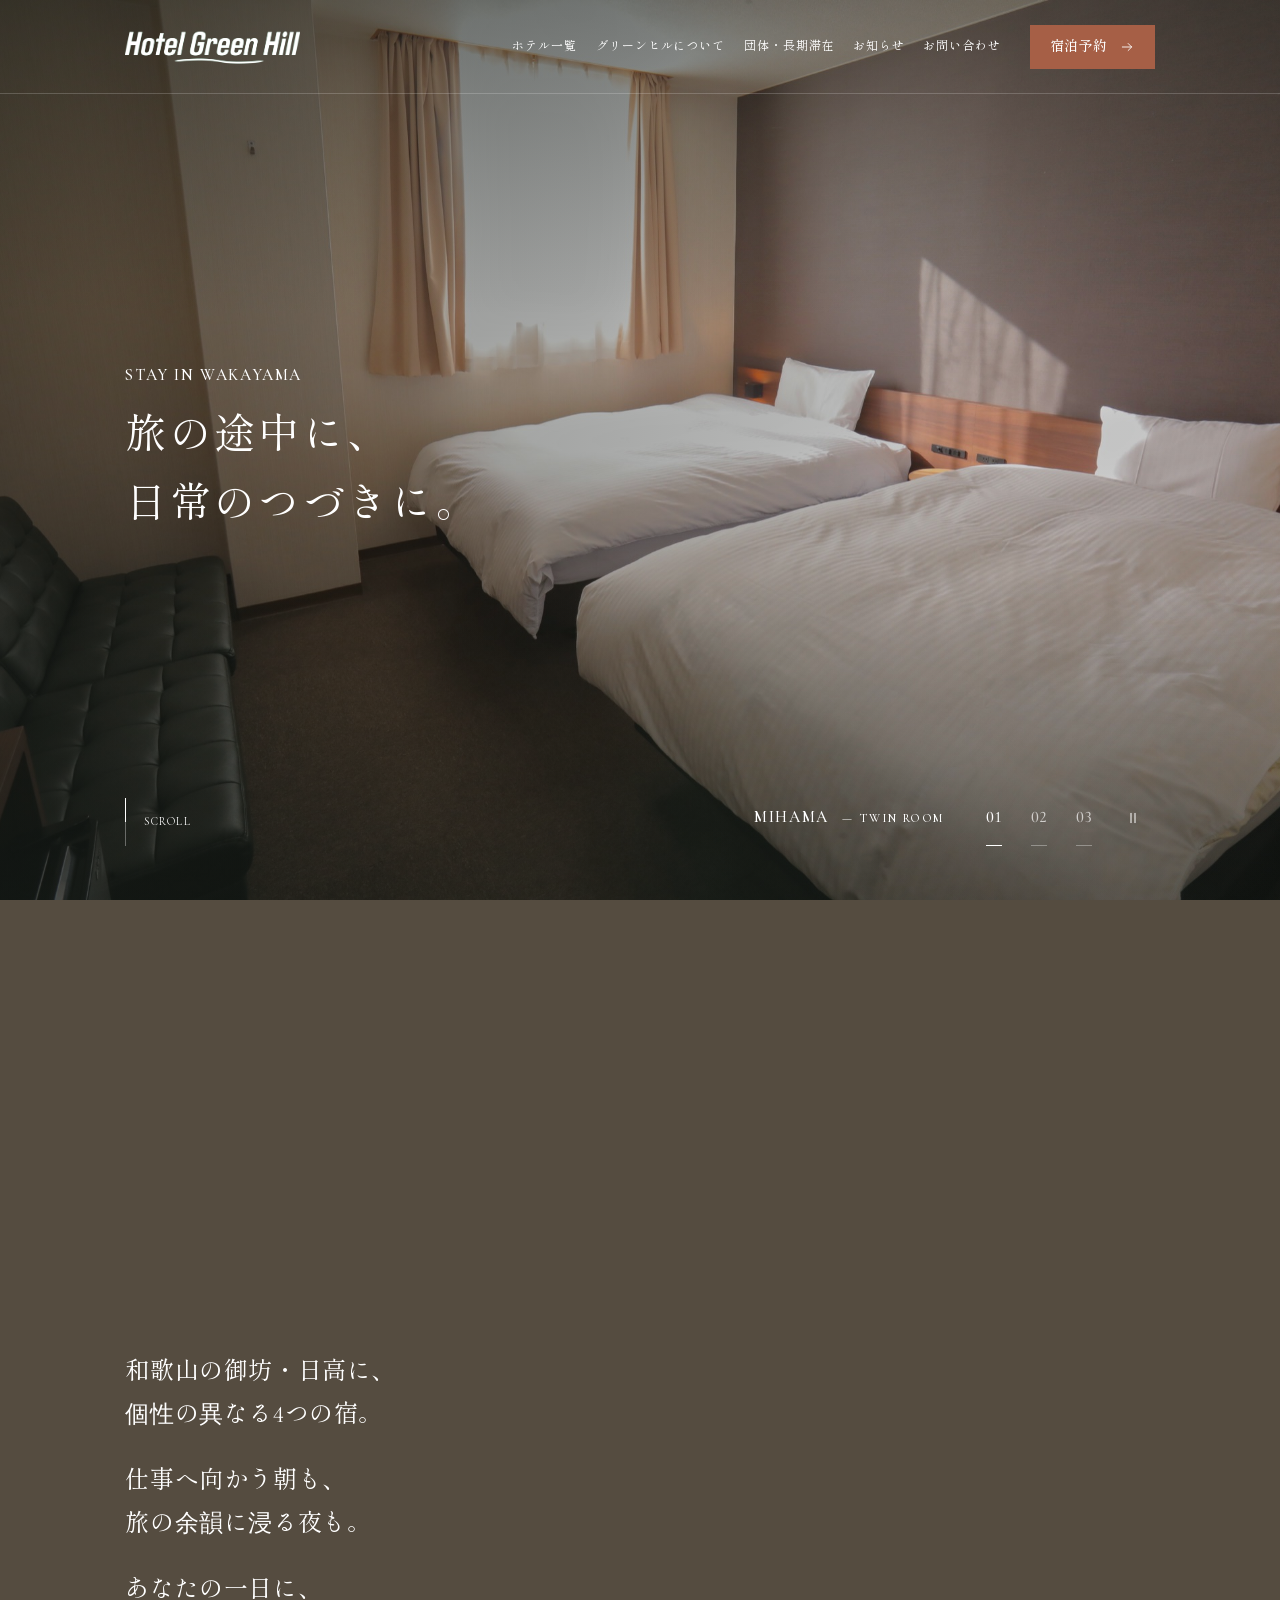
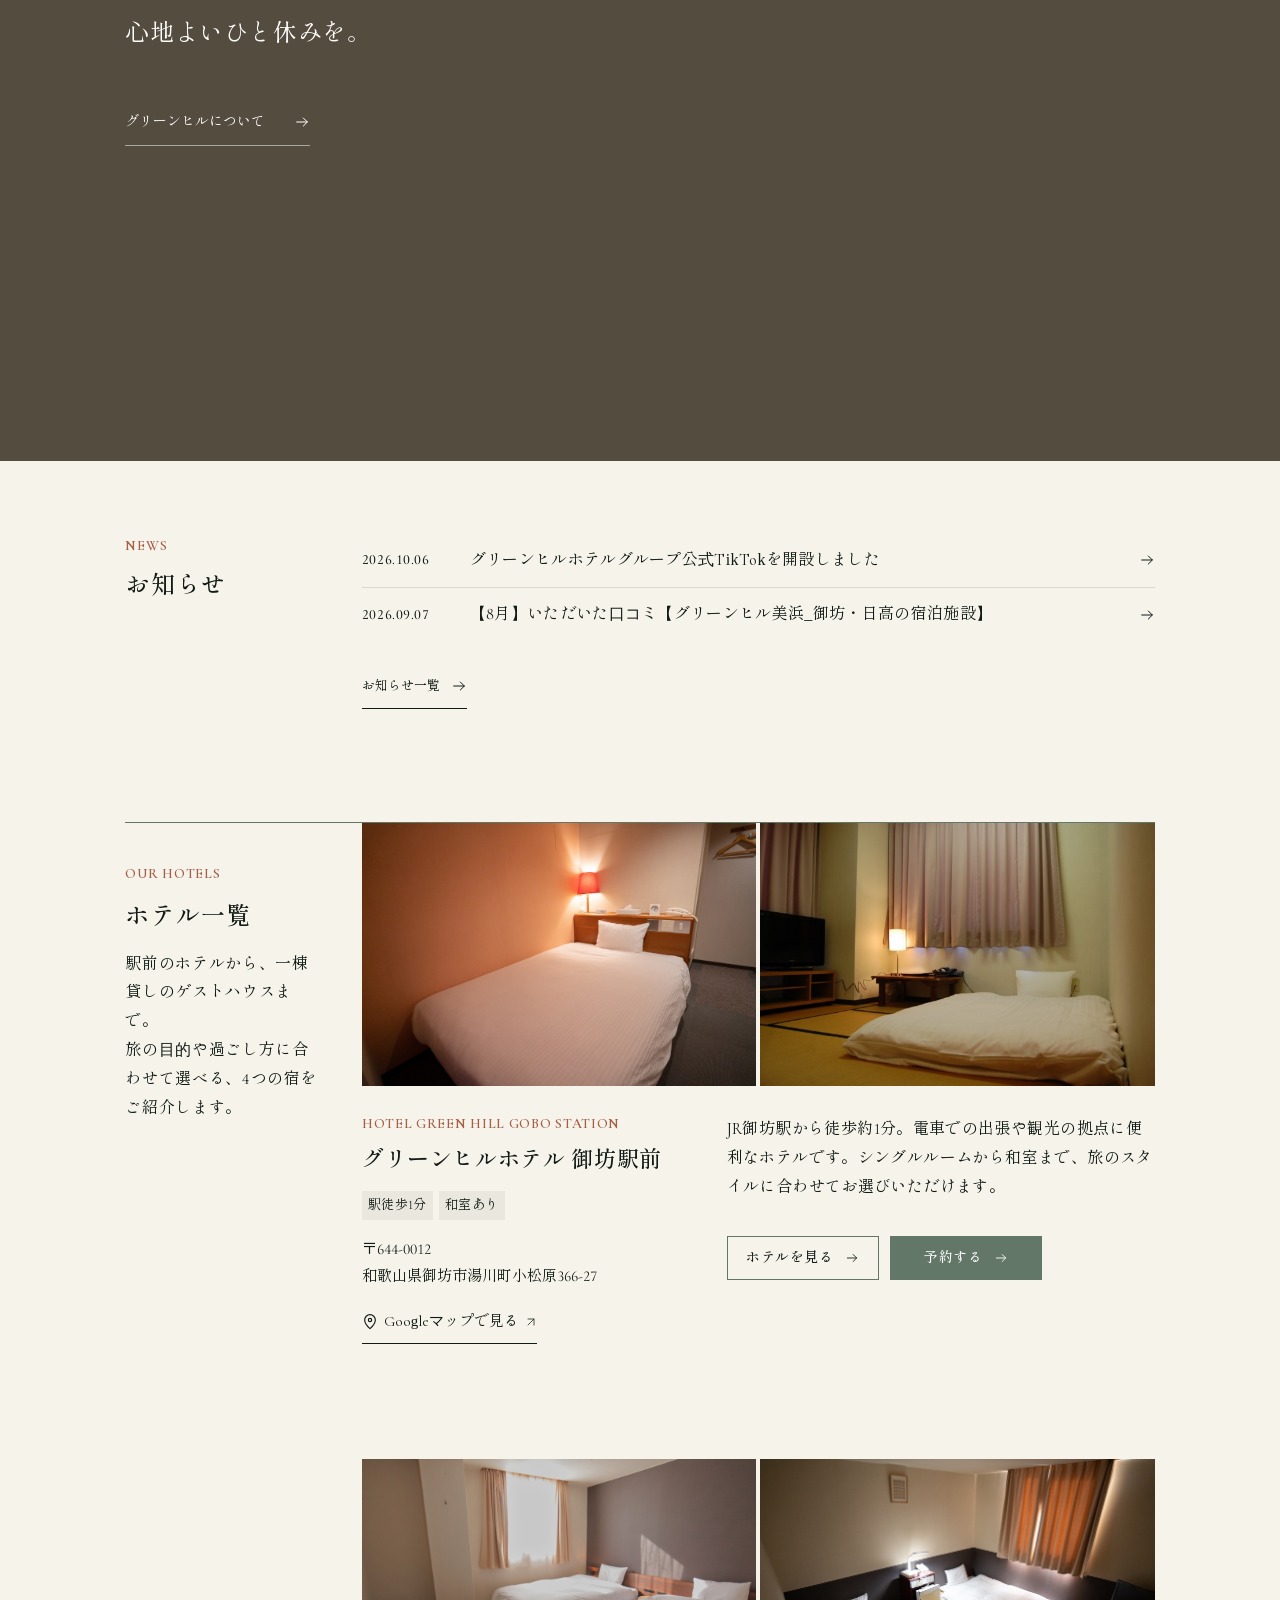
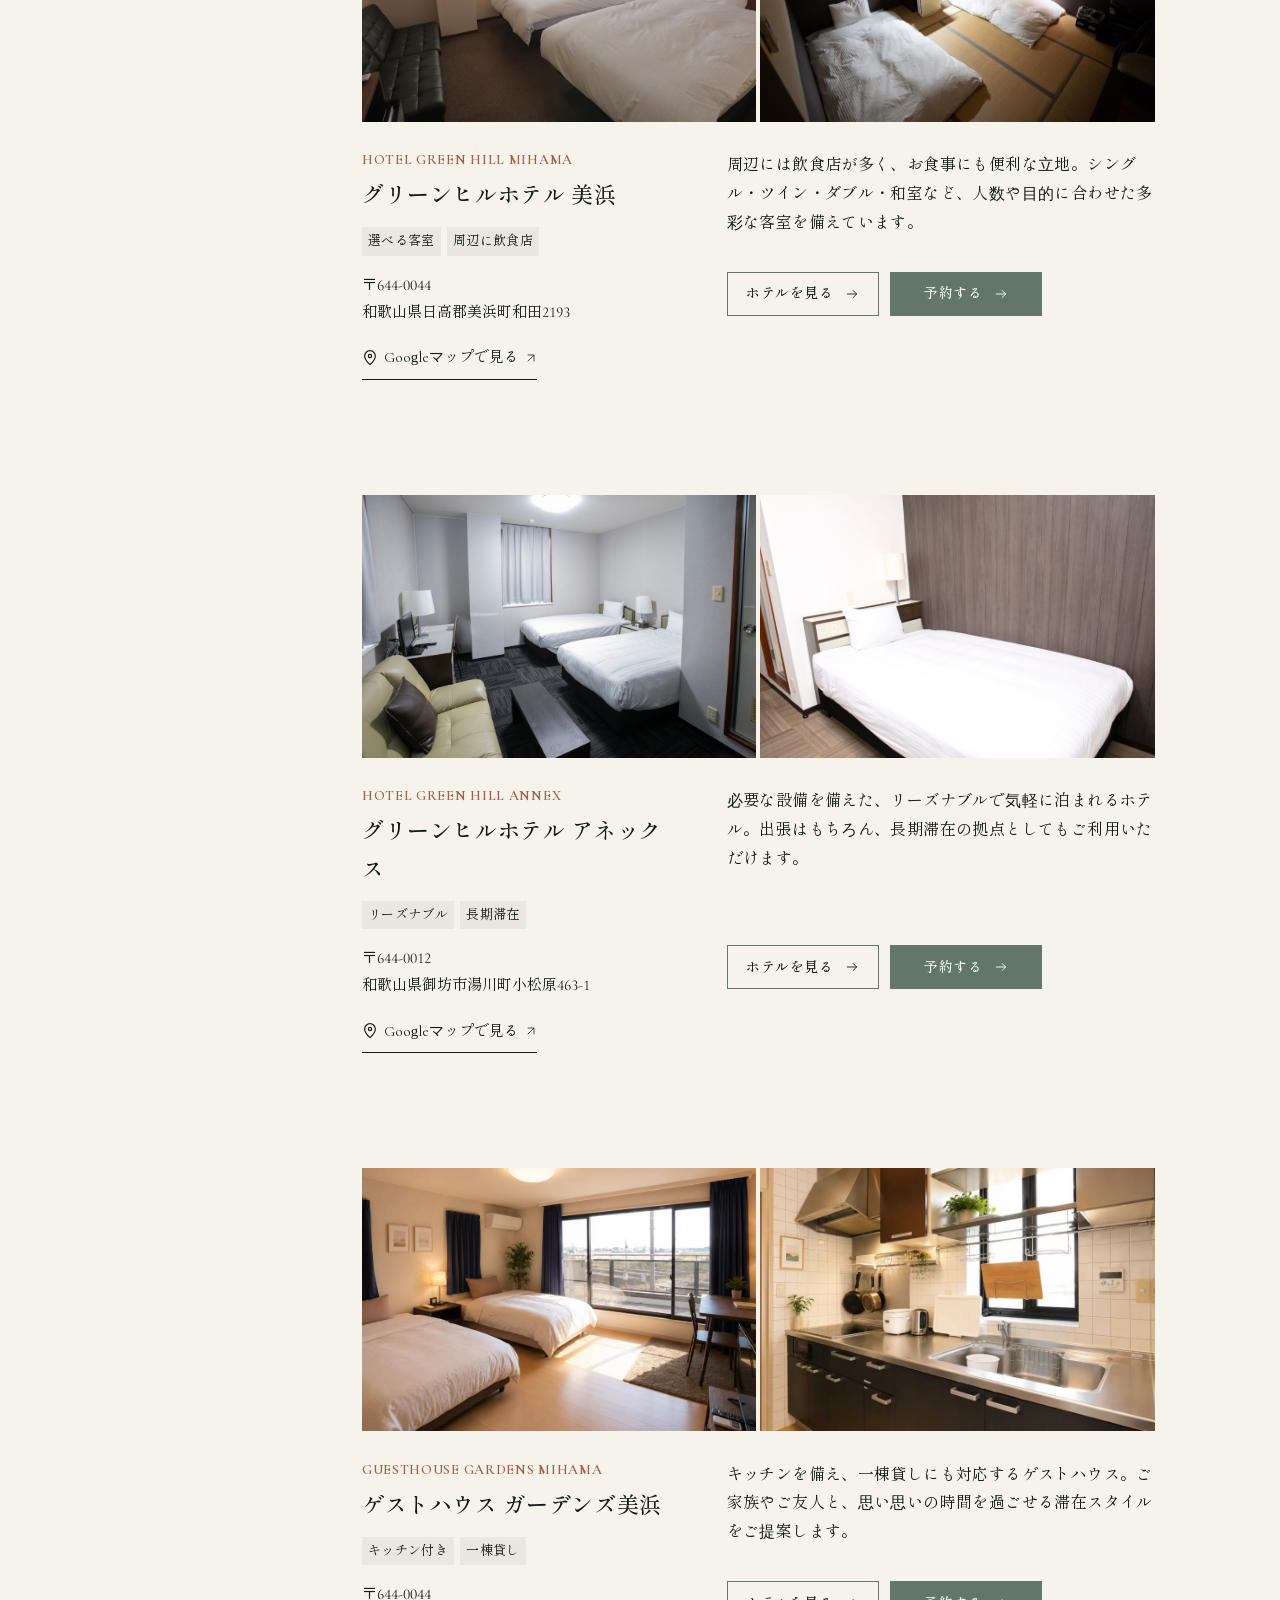
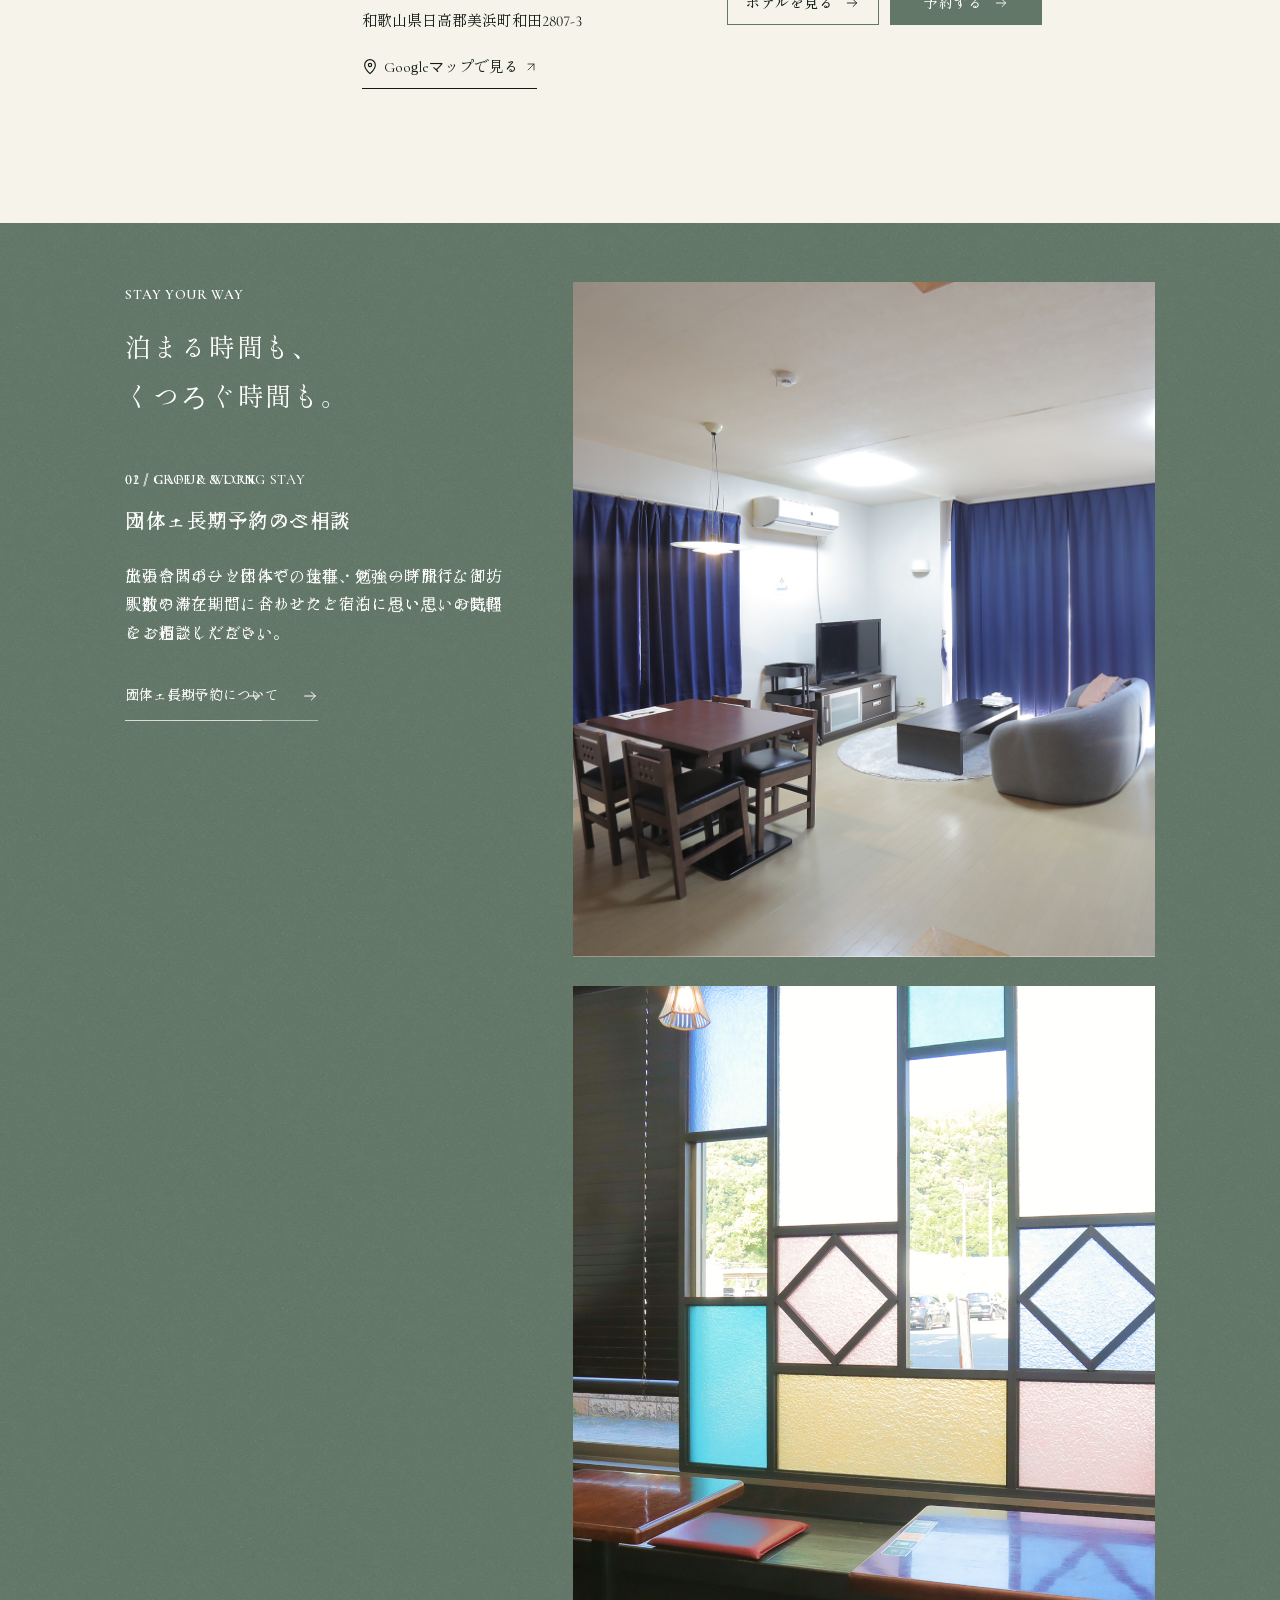
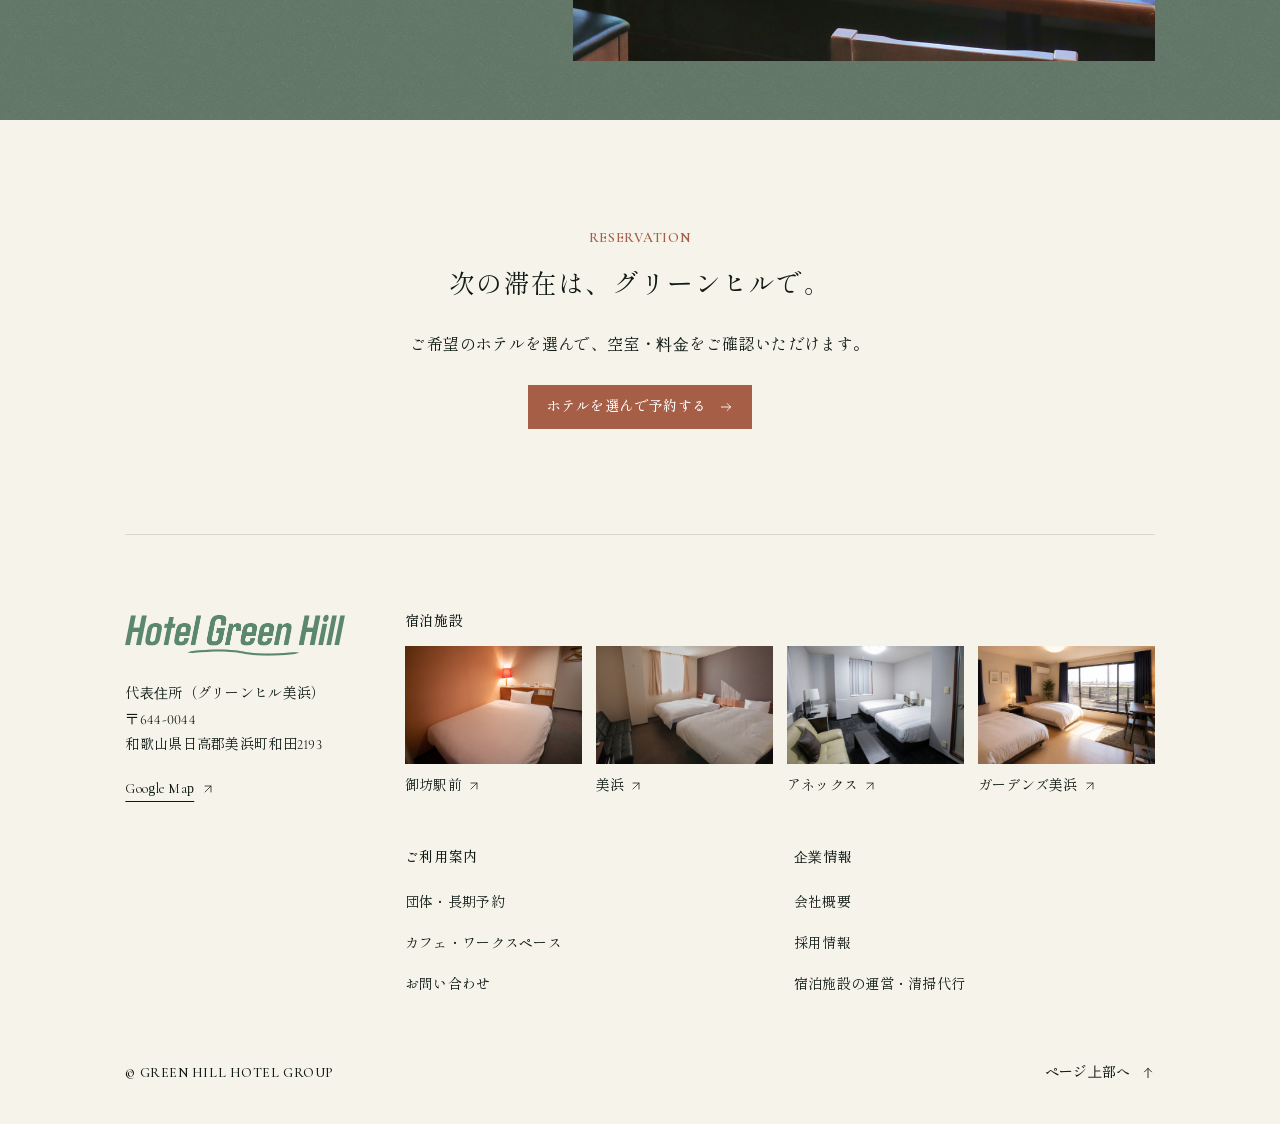
==== commit 6cbd2137: "Refine hotel tags, map links and base text color" ====
--- a/index.html
+++ b/index.html
@@ -33,6 +33,7 @@
     <symbol id="icon-arrow-up-right" viewBox="0 0 24 24"><path d="M6 18 18 6M6 6h12v12"/></symbol>
     <symbol id="icon-arrow-up" viewBox="0 0 24 24"><path d="M12 20V4m-6 6 6-6 6 6"/></symbol>
     <symbol id="icon-close" viewBox="0 0 24 24"><path d="m6 6 12 12M6 18 18 6"/></symbol>
+    <symbol id="icon-map-pin" viewBox="0 0 24 24"><path d="M20 9c0 6-8 13-8 13S4 15 4 9a8 8 0 1 1 16 0Z"/><circle cx="12" cy="9" r="2.5"/></symbol>
   </defs></svg>
 
   <a class="skip-link" href="#main">本文へ移動</a>
@@ -137,7 +138,7 @@
               </div>
               <div class="hotel-location">
                 <address class="hotel-address"><span>〒644-0012</span>和歌山県御坊市湯川町小松原366-27</address>
-                <a class="hotel-map" href="https://www.google.com/maps/search/?api=1&amp;query=%E3%82%B0%E3%83%AA%E3%83%BC%E3%83%B3%E3%83%92%E3%83%AB%E3%83%9B%E3%83%86%E3%83%AB%20%E5%BE%A1%E5%9D%8A%E9%A7%85%E5%89%8D%20%E5%92%8C%E6%AD%8C%E5%B1%B1%E7%9C%8C%E5%BE%A1%E5%9D%8A%E5%B8%82%E6%B9%AF%E5%B7%9D%E7%94%BA%E5%B0%8F%E6%9D%BE%E5%8E%9F366-27" target="_blank" rel="noopener noreferrer" aria-label="グリーンヒルホテル 御坊駅前のGoogleマップを開く（新しいタブ）">Googleマップで見る <svg class="icon" viewBox="0 0 24 24" aria-hidden="true" focusable="false"><use href="#icon-arrow-up-right"></use></svg></a>
+                <a class="hotel-map" href="https://www.google.com/maps/search/?api=1&amp;query=%E3%82%B0%E3%83%AA%E3%83%BC%E3%83%B3%E3%83%92%E3%83%AB%E3%83%9B%E3%83%86%E3%83%AB%20%E5%BE%A1%E5%9D%8A%E9%A7%85%E5%89%8D%20%E5%92%8C%E6%AD%8C%E5%B1%B1%E7%9C%8C%E5%BE%A1%E5%9D%8A%E5%B8%82%E6%B9%AF%E5%B7%9D%E7%94%BA%E5%B0%8F%E6%9D%BE%E5%8E%9F366-27" target="_blank" rel="noopener noreferrer" aria-label="グリーンヒルホテル 御坊駅前のGoogleマップを開く（新しいタブ）"><svg class="icon icon-map-pin" viewBox="0 0 24 24" aria-hidden="true" focusable="false"><use href="#icon-map-pin"></use></svg>Googleマップで見る <svg class="icon" viewBox="0 0 24 24" aria-hidden="true" focusable="false"><use href="#icon-arrow-up-right"></use></svg></a>
               </div>
               <div class="hotel-links">
                 <a class="hotel-button" href="https://hotel-greenhill.jp/gobo-station/">ホテルを見る <svg class="icon" viewBox="0 0 24 24" aria-hidden="true" focusable="false"><use href="#icon-arrow-right"></use></svg></a>
@@ -162,7 +163,7 @@
               </div>
               <div class="hotel-location">
                 <address class="hotel-address"><span>〒644-0044</span>和歌山県日高郡美浜町和田2193</address>
-                <a class="hotel-map" href="https://www.google.com/maps/search/?api=1&amp;query=%E3%82%B0%E3%83%AA%E3%83%BC%E3%83%B3%E3%83%92%E3%83%AB%E3%83%9B%E3%83%86%E3%83%AB%20%E7%BE%8E%E6%B5%9C%20%E5%92%8C%E6%AD%8C%E5%B1%B1%E7%9C%8C%E6%97%A5%E9%AB%98%E9%83%A1%E7%BE%8E%E6%B5%9C%E7%94%BA%E5%92%8C%E7%94%B02193" target="_blank" rel="noopener noreferrer" aria-label="グリーンヒルホテル 美浜のGoogleマップを開く（新しいタブ）">Googleマップで見る <svg class="icon" viewBox="0 0 24 24" aria-hidden="true" focusable="false"><use href="#icon-arrow-up-right"></use></svg></a>
+                <a class="hotel-map" href="https://www.google.com/maps/search/?api=1&amp;query=%E3%82%B0%E3%83%AA%E3%83%BC%E3%83%B3%E3%83%92%E3%83%AB%E3%83%9B%E3%83%86%E3%83%AB%20%E7%BE%8E%E6%B5%9C%20%E5%92%8C%E6%AD%8C%E5%B1%B1%E7%9C%8C%E6%97%A5%E9%AB%98%E9%83%A1%E7%BE%8E%E6%B5%9C%E7%94%BA%E5%92%8C%E7%94%B02193" target="_blank" rel="noopener noreferrer" aria-label="グリーンヒルホテル 美浜のGoogleマップを開く（新しいタブ）"><svg class="icon icon-map-pin" viewBox="0 0 24 24" aria-hidden="true" focusable="false"><use href="#icon-map-pin"></use></svg>Googleマップで見る <svg class="icon" viewBox="0 0 24 24" aria-hidden="true" focusable="false"><use href="#icon-arrow-up-right"></use></svg></a>
               </div>
               <div class="hotel-links">
                 <a class="hotel-button" href="https://hotel-greenhill.jp/mihama/">ホテルを見る <svg class="icon" viewBox="0 0 24 24" aria-hidden="true" focusable="false"><use href="#icon-arrow-right"></use></svg></a>
@@ -187,7 +188,7 @@
               </div>
               <div class="hotel-location">
                 <address class="hotel-address"><span>〒644-0012</span>和歌山県御坊市湯川町小松原463-1</address>
-                <a class="hotel-map" href="https://www.google.com/maps/search/?api=1&amp;query=%E3%82%B0%E3%83%AA%E3%83%BC%E3%83%B3%E3%83%92%E3%83%AB%E3%83%9B%E3%83%86%E3%83%AB%20%E3%82%A2%E3%83%8D%E3%83%83%E3%82%AF%E3%82%B9%20%E5%92%8C%E6%AD%8C%E5%B1%B1%E7%9C%8C%E5%BE%A1%E5%9D%8A%E5%B8%82%E6%B9%AF%E5%B7%9D%E7%94%BA%E5%B0%8F%E6%9D%BE%E5%8E%9F463-1" target="_blank" rel="noopener noreferrer" aria-label="グリーンヒルホテル アネックスのGoogleマップを開く（新しいタブ）">Googleマップで見る <svg class="icon" viewBox="0 0 24 24" aria-hidden="true" focusable="false"><use href="#icon-arrow-up-right"></use></svg></a>
+                <a class="hotel-map" href="https://www.google.com/maps/search/?api=1&amp;query=%E3%82%B0%E3%83%AA%E3%83%BC%E3%83%B3%E3%83%92%E3%83%AB%E3%83%9B%E3%83%86%E3%83%AB%20%E3%82%A2%E3%83%8D%E3%83%83%E3%82%AF%E3%82%B9%20%E5%92%8C%E6%AD%8C%E5%B1%B1%E7%9C%8C%E5%BE%A1%E5%9D%8A%E5%B8%82%E6%B9%AF%E5%B7%9D%E7%94%BA%E5%B0%8F%E6%9D%BE%E5%8E%9F463-1" target="_blank" rel="noopener noreferrer" aria-label="グリーンヒルホテル アネックスのGoogleマップを開く（新しいタブ）"><svg class="icon icon-map-pin" viewBox="0 0 24 24" aria-hidden="true" focusable="false"><use href="#icon-map-pin"></use></svg>Googleマップで見る <svg class="icon" viewBox="0 0 24 24" aria-hidden="true" focusable="false"><use href="#icon-arrow-up-right"></use></svg></a>
               </div>
               <div class="hotel-links">
                 <a class="hotel-button" href="https://hotel-greenhill.jp/annex/">ホテルを見る <svg class="icon" viewBox="0 0 24 24" aria-hidden="true" focusable="false"><use href="#icon-arrow-right"></use></svg></a>
@@ -212,7 +213,7 @@
               </div>
               <div class="hotel-location">
                 <address class="hotel-address"><span>〒644-0044</span>和歌山県日高郡美浜町和田2807-3</address>
-                <a class="hotel-map" href="https://www.google.com/maps/search/?api=1&amp;query=%E3%82%B2%E3%82%B9%E3%83%88%E3%83%8F%E3%82%A6%E3%82%B9%20%E3%82%AC%E3%83%BC%E3%83%87%E3%83%B3%E3%82%BA%E7%BE%8E%E6%B5%9C%20%E5%92%8C%E6%AD%8C%E5%B1%B1%E7%9C%8C%E6%97%A5%E9%AB%98%E9%83%A1%E7%BE%8E%E6%B5%9C%E7%94%BA%E5%92%8C%E7%94%B02807-3" target="_blank" rel="noopener noreferrer" aria-label="ゲストハウス ガーデンズ美浜のGoogleマップを開く（新しいタブ）">Googleマップで見る <svg class="icon" viewBox="0 0 24 24" aria-hidden="true" focusable="false"><use href="#icon-arrow-up-right"></use></svg></a>
+                <a class="hotel-map" href="https://www.google.com/maps/search/?api=1&amp;query=%E3%82%B2%E3%82%B9%E3%83%88%E3%83%8F%E3%82%A6%E3%82%B9%20%E3%82%AC%E3%83%BC%E3%83%87%E3%83%B3%E3%82%BA%E7%BE%8E%E6%B5%9C%20%E5%92%8C%E6%AD%8C%E5%B1%B1%E7%9C%8C%E6%97%A5%E9%AB%98%E9%83%A1%E7%BE%8E%E6%B5%9C%E7%94%BA%E5%92%8C%E7%94%B02807-3" target="_blank" rel="noopener noreferrer" aria-label="ゲストハウス ガーデンズ美浜のGoogleマップを開く（新しいタブ）"><svg class="icon icon-map-pin" viewBox="0 0 24 24" aria-hidden="true" focusable="false"><use href="#icon-map-pin"></use></svg>Googleマップで見る <svg class="icon" viewBox="0 0 24 24" aria-hidden="true" focusable="false"><use href="#icon-arrow-up-right"></use></svg></a>
               </div>
               <div class="hotel-links">
                 <a class="hotel-button" href="https://hotel-greenhill.jp/guesthousemihama/">ホテルを見る <svg class="icon" viewBox="0 0 24 24" aria-hidden="true" focusable="false"><use href="#icon-arrow-right"></use></svg></a>
--- a/style.css
+++ b/style.css
@@ -3,11 +3,9 @@
   --cream: #f6f3eb;
   --sage: #637768;
   --accent: #a65f46;
-  --ink: #303c35;
-  --muted: #626a62;
-  --text-gray: #565656;
+  --ink: #101b15;
+  --feature-bg: #eae8de;
   --line: #d6d9cc;
-  --sage-text: #6b7971;
   --accent-hover: #8d4f39;
   --serif: "Cormorant Garamond", "Shippori Mincho", "Yu Mincho", "Hiragino Mincho ProN", serif;
   --english: "Cormorant Garamond", "Baskerville", "Shippori Mincho", "Times New Roman", serif;
@@ -65,7 +63,7 @@
   line-height: var(--body-leading);
 }
 .hotel-description, .stay-description, .contact-description { letter-spacing: .025em; }
-.dialog-description, .reservation-note { color: var(--muted); }
+.dialog-description, .reservation-note { color: var(--ink); }
 .hotels-list, .hotel-location, .stay-panel, .stay-services,
 .footer-identity, .footer-nav, .footer-column { min-width: 0; }
 .eyebrow { font-family: var(--english); font-size: 14px; font-weight: 600; line-height: 1.8; letter-spacing: .05em; }
@@ -105,7 +103,7 @@
 .desktop-nav { display: flex; gap: clamp(12px, calc(2.63vw - 15.16px), 40px); margin-left: auto; align-items: center; }
 .desktop-nav a { font-size: 14px; letter-spacing: .08em; padding-block: 14px; white-space: nowrap; transition: color .25s ease, opacity .25s ease, transform .25s ease; }
 .desktop-nav a:hover { color: var(--cream); opacity: .72; transform: translateY(-2px); }
-.header.is-scrolled .desktop-nav a:hover { color: var(--sage-text); opacity: 1; }
+.header.is-scrolled .desktop-nav a:hover { color: var(--ink); opacity: 1; }
 .header-actions { display: flex; align-items: center; gap: clamp(6px, calc(1.607vw + .857px), 24px); }
 .reserve-button { flex-shrink: 0; width: 132px; }
 .menu-button { display: none; width: 40px; height: var(--action-height); border: 0; background: transparent; padding: 10px 6px; }
@@ -133,7 +131,7 @@
 .hero.is-past-opening .hero-heading, .hero.is-past-opening .hero-bottom { opacity: 0; transform: translateY(-12px); pointer-events: none; }
 .hero-introduction { position: relative; z-index: 1; min-height: 100svh; padding-top: clamp(320px, 50svh, 600px); padding-bottom: clamp(240px, 35svh, 420px); }
 .hero-introduction-copy { width: min(100%, 480px); text-align: left; }
-.hero-subtitle { font-size: 20px; line-height: var(--body-leading); letter-spacing: .025em; }
+.hero-subtitle { font-size: 24px; line-height: var(--body-leading); letter-spacing: .025em; }
 .hero-subtitle + .hero-subtitle { margin-top: var(--space-medium); }
 .hero-introduction-copy .text-link { margin-top: var(--space-large); border-color: #ffffff80; font-size: 14px; }
 .hero-introduction-copy .text-link:hover { color: white; border-color: white; }
@@ -174,19 +172,19 @@
 .hotel-heading { grid-column: 1; grid-row: 1; }
 .hotel-body { grid-column: 2; grid-row: 1; padding-top: 4px; }
 .hotel-location { grid-column: 1; grid-row: 2; }
-.hotel-name-en { color: var(--muted); font-size: 14px; font-weight: 600; line-height: 1.8; letter-spacing: .05em; margin-bottom: 6px; }
+.hotel-name-en { color: var(--accent); font-size: 14px; font-weight: 600; line-height: 1.8; letter-spacing: .05em; margin-bottom: 6px; }
 .hotel-name { font-family: var(--serif); font-weight: 500; font-size: 22px; line-height: 1.7; letter-spacing: .03em; overflow-wrap: anywhere; }
-.hotel-features { display: flex; flex-wrap: wrap; align-items: center; row-gap: 6px; margin-top: var(--space-small); font-size: 13px; line-height: 1.8; letter-spacing: .025em; }
-.hotel-features li { position: relative; white-space: nowrap; }
-.hotel-features li + li { margin-inline-start: clamp(10px, .972vw, 14px); padding-inline-start: clamp(10px, .972vw, 14px); }
-.hotel-features li + li::before { content: ""; position: absolute; left: 0; top: 50%; width: 1px; height: 12px; background: var(--sage); transform: translateY(-50%); }
+.hotel-features { display: flex; flex-wrap: wrap; align-items: center; gap: 4px 6px; margin-top: var(--space-small); font-size: 13px; line-height: 1.6; letter-spacing: .025em; }
+.hotel-features li { padding: 4px clamp(6px, .486vw, 7px); background: var(--feature-bg); color: var(--ink); white-space: nowrap; }
 .hotel-description { color: var(--ink); }
-.hotel-address { font-size: 14px; font-style: normal; line-height: 1.8; color: var(--text-gray); }
+.hotel-address { font-size: 15px; font-style: normal; line-height: 1.8; color: var(--ink); }
 .hotel-address > span { display: block; }
-.hotel-map { display: inline-flex; align-items: center; gap: 6px; min-height: var(--action-height); margin-top: 4px; padding-block: 5px; color: var(--text-gray); font-size: 14px; line-height: 1.8; text-decoration: underline; text-underline-offset: 8px; transition: color .2s; }
+.hotel-map { position: relative; display: inline-flex; align-items: center; gap: 6px; min-height: var(--action-height); margin-top: 10px; padding-block: 5px; color: var(--ink); font-size: 15px; line-height: 1.8; transition: color .2s; }
+.hotel-map::after { content: ""; position: absolute; left: 0; right: 0; bottom: 0; border-bottom: 1px solid var(--ink); pointer-events: none; }
+.hotel-map > .icon-map-pin { width: 16px; height: 16px; stroke-width: 1.75; }
 .hotel-map:hover { color: var(--accent); }
 .hotel-links { grid-column: 2; grid-row: 2; align-self: start; display: flex; align-items: center; gap: var(--space-small); min-width: 0; }
-.hotel-button { flex: 1 1 0; width: var(--hotel-button-width); max-width: var(--hotel-button-width); min-width: 0; padding-inline: clamp(10px, 1.111vw, 16px); gap: var(--space-small); background: var(--cream); border-color: var(--sage); color: var(--sage-text); }
+.hotel-button { flex: 1 1 0; width: var(--hotel-button-width); max-width: var(--hotel-button-width); min-width: 0; padding-inline: clamp(10px, 1.111vw, 16px); gap: var(--space-small); background: var(--cream); border-color: var(--sage); color: var(--ink); }
 .hotel-button:hover { background: #ecefe7; }
 .hotel-button-reserve { background: var(--sage); color: white; }
 .hotel-button-reserve:hover { background: #74877c; border-color: #74877c; }
@@ -230,7 +228,7 @@
 .news-more { display: flex; width: fit-content; margin-top: var(--space-medium); padding-block: var(--space-small); gap: var(--space-small); }
 .news-item { display: grid; grid-template-columns: 90px minmax(0, 1fr) 16px; gap: clamp(12px, 1.389vw, 20px); padding-block: clamp(12px, .972vw, 14px); align-items: center; }
 .news-item + .news-item { border-top: 1px solid var(--line); }
-.news-item time { color: var(--text-gray); font-size: 14px; letter-spacing: .04em; }
+.news-item time { color: var(--ink); font-size: 14px; letter-spacing: .04em; }
 .news-item h3 { grid-column: 2; font-weight: 400; letter-spacing: .02em; }
 .news-item > .icon { grid-column: 3; justify-self: end; }
 .news-item:hover h3 { color: var(--accent); }
@@ -247,13 +245,13 @@
 .footer-layout { display: grid; grid-template-columns: 220px minmax(0, 1fr); align-items: start; gap: var(--space-layout); }
 .footer-brand { display: block; width: 220px; }
 .footer-brand img { width: 100%; }
-.footer-address { margin-top: var(--space-medium); color: var(--muted); font-size: 14px; line-height: var(--body-leading); font-style: normal; letter-spacing: .02em; }
+.footer-address { margin-top: var(--space-medium); color: var(--ink); font-size: 14px; line-height: var(--body-leading); font-style: normal; letter-spacing: .02em; }
 .footer-address p > span { display: block; }
 .footer-map { display: inline-flex; align-items: center; gap: 8px; margin-top: 10px; padding-block: 8px; min-height: var(--action-height); font-family: var(--english); font-size: 14px; text-decoration: underline; text-underline-offset: 8px; }
 .footer-hotels-grid { display: grid; grid-template-columns: repeat(4, minmax(0, 1fr)); gap: clamp(12px, 1.111vw, 16px); }
 .footer-secondary { display: grid; grid-template-columns: repeat(2, minmax(0, 1fr)); gap: clamp(20px, 2.222vw, 32px); margin-top: var(--space-heading); }
 .footer-column h2 { margin-bottom: var(--space-small); font-size: 14px; font-weight: 500; line-height: 1.8; letter-spacing: .04em; }
-.footer-column a { display: inline-flex; align-items: center; gap: 6px; max-width: 100%; padding-block: 8px; font-size: 14px; line-height: var(--body-leading); letter-spacing: .02em; vertical-align: top; transition: color .2s; color: var(--text-gray); }
+.footer-column a { display: inline-flex; align-items: center; gap: 6px; max-width: 100%; padding-block: 8px; font-size: 14px; line-height: var(--body-leading); letter-spacing: .02em; vertical-align: top; transition: color .2s; color: var(--ink); }
 .footer-column .footer-hotel-link { display: block; padding: 0; }
 .footer-hotel-photo { display: block; aspect-ratio: 3 / 2; overflow: hidden; }
 .footer-hotel-photo img { width: 100%; height: 100%; object-fit: cover; }
@@ -261,7 +259,7 @@
 .footer-link-phrase { display: inline-block; }
 .footer-column a:hover, .footer-map:hover, .back-top:hover { color: var(--accent); text-decoration: underline; text-underline-offset: 5px; }
 .footer a:focus-visible { outline-color: var(--accent); }
-.footer-bottom { display: flex; justify-content: space-between; align-items: center; gap: var(--space-medium); margin-top: var(--space-large); color: var(--muted); font-size: 14px; line-height: 1.8; letter-spacing: .04em; }
+.footer-bottom { display: flex; justify-content: space-between; align-items: center; gap: var(--space-medium); margin-top: var(--space-large); color: var(--ink); font-size: 14px; line-height: 1.8; letter-spacing: .04em; }
 .footer-bottom small { font-size: inherit; }
 .back-top { display: inline-flex; align-items: center; gap: 10px; padding-block: 10px; min-height: var(--action-height); flex-shrink: 0; font-family: var(--serif); font-size: 14px; letter-spacing: .02em; transition: color .2s; }
 
@@ -427,10 +425,10 @@
   .hotel-gallery img, .footer-hotel-photo img { transition: transform .3s; }
   .hotel-gallery a:hover img, .footer-hotel-link:hover img { transform: scale(1.03); }
   .reserve-button > .icon, .hotel-button > .icon, .contact-reserve > .icon, .text-link > .icon,
-  .news-item > .icon, .hotel-map > .icon, .footer a .icon { transition: transform .2s ease; }
+  .news-item > .icon, .footer a .icon { transition: transform .2s ease; }
   .reserve-button:hover > .icon, .hotel-button:hover > .icon, .contact-reserve:hover > .icon,
   .text-link:hover > .icon, .news-item:hover > .icon { transform: translateX(3px); }
-  .hotel-map:hover > .icon, .footer-column a:hover .icon, .footer-map:hover .icon { transform: translate(2px, -2px); }
+  .footer-column a:hover .icon, .footer-map:hover .icon { transform: translate(2px, -2px); }
   .back-top:hover .icon { transform: translateY(-3px); }
 }
 @media (prefers-reduced-motion: reduce) {
